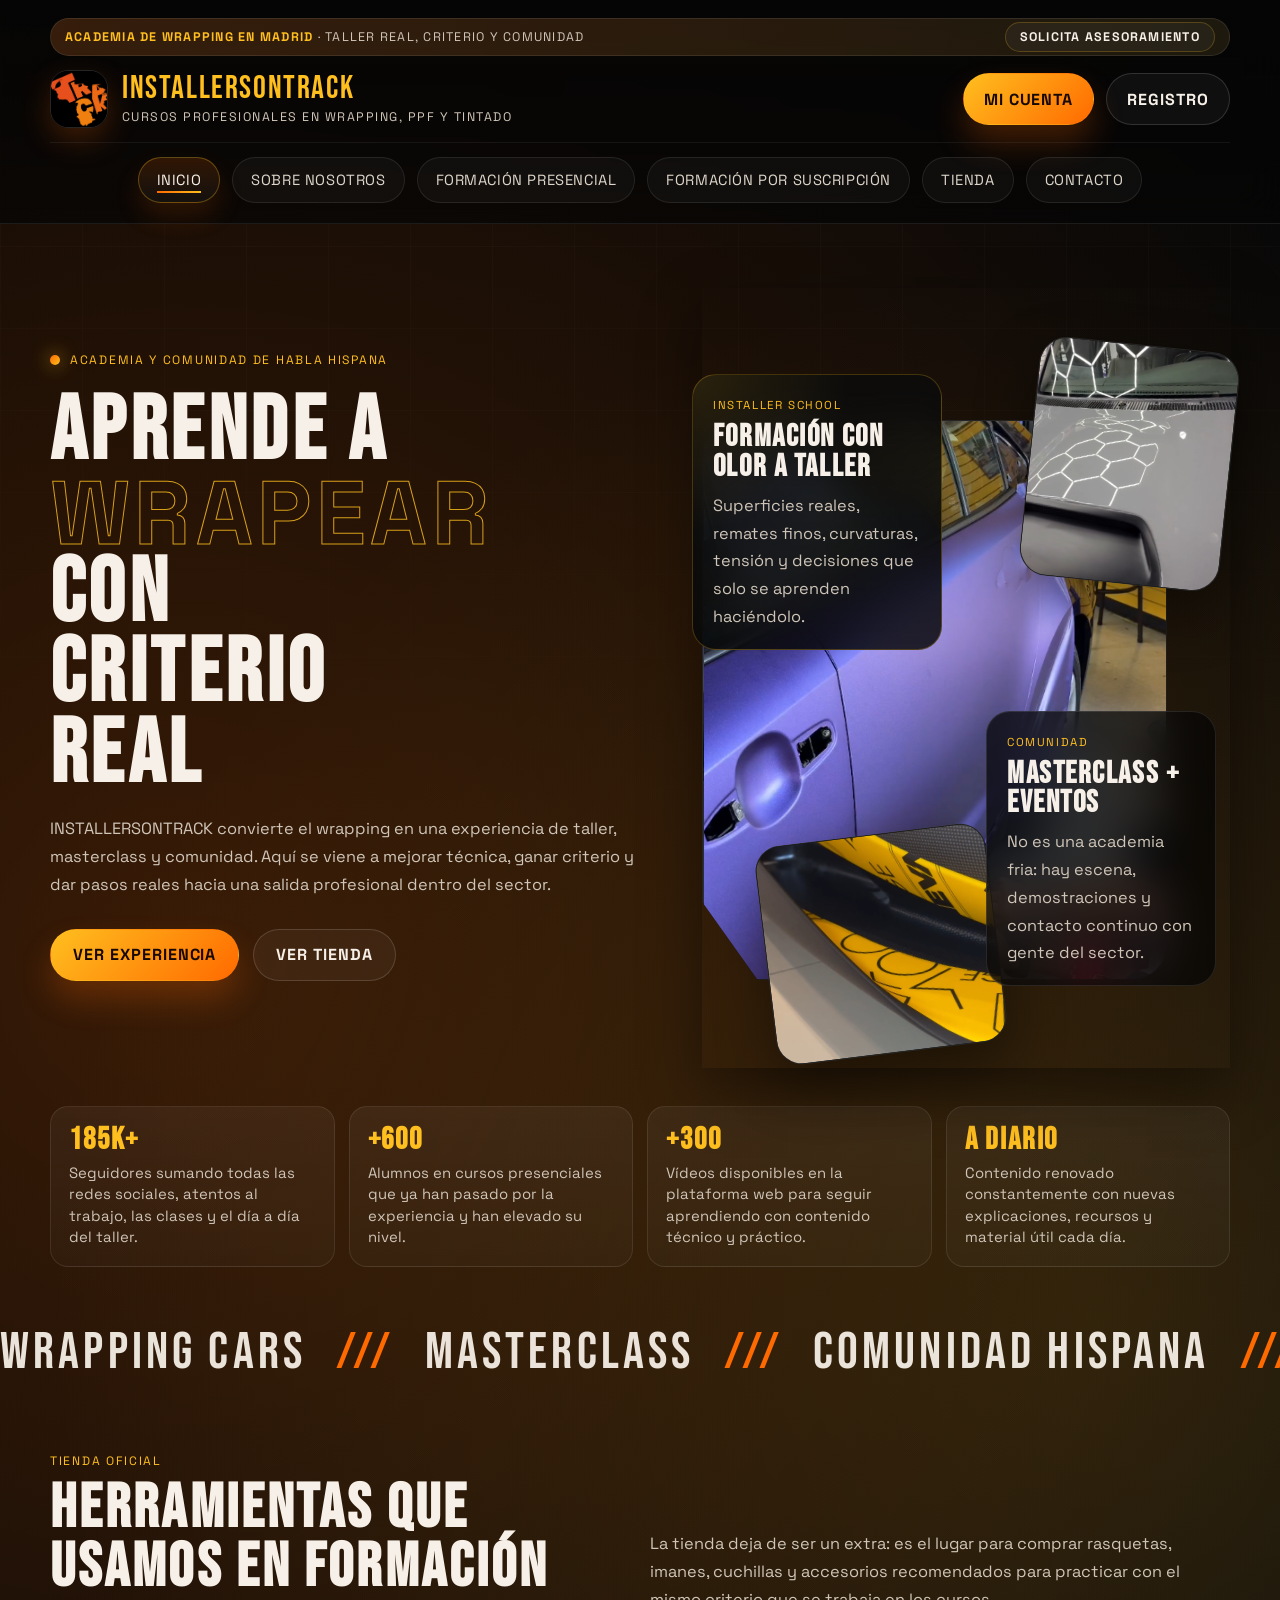
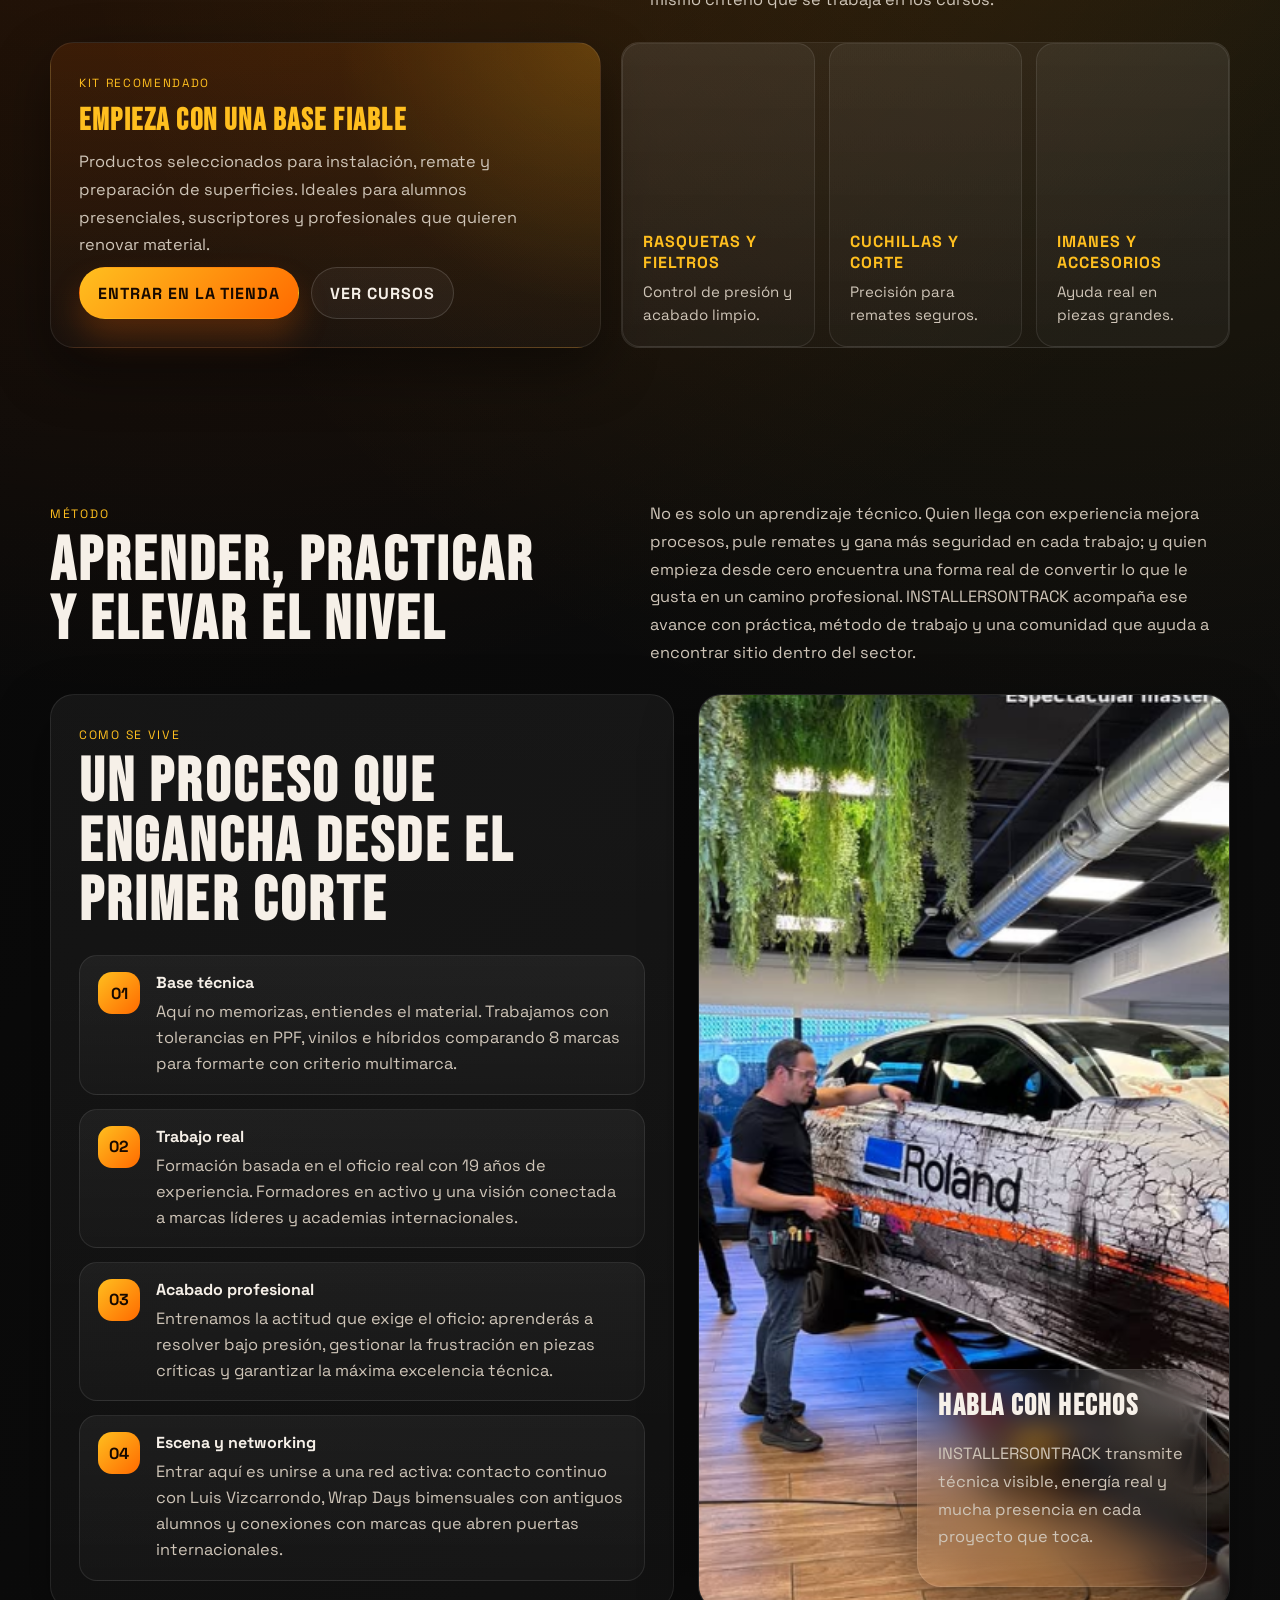
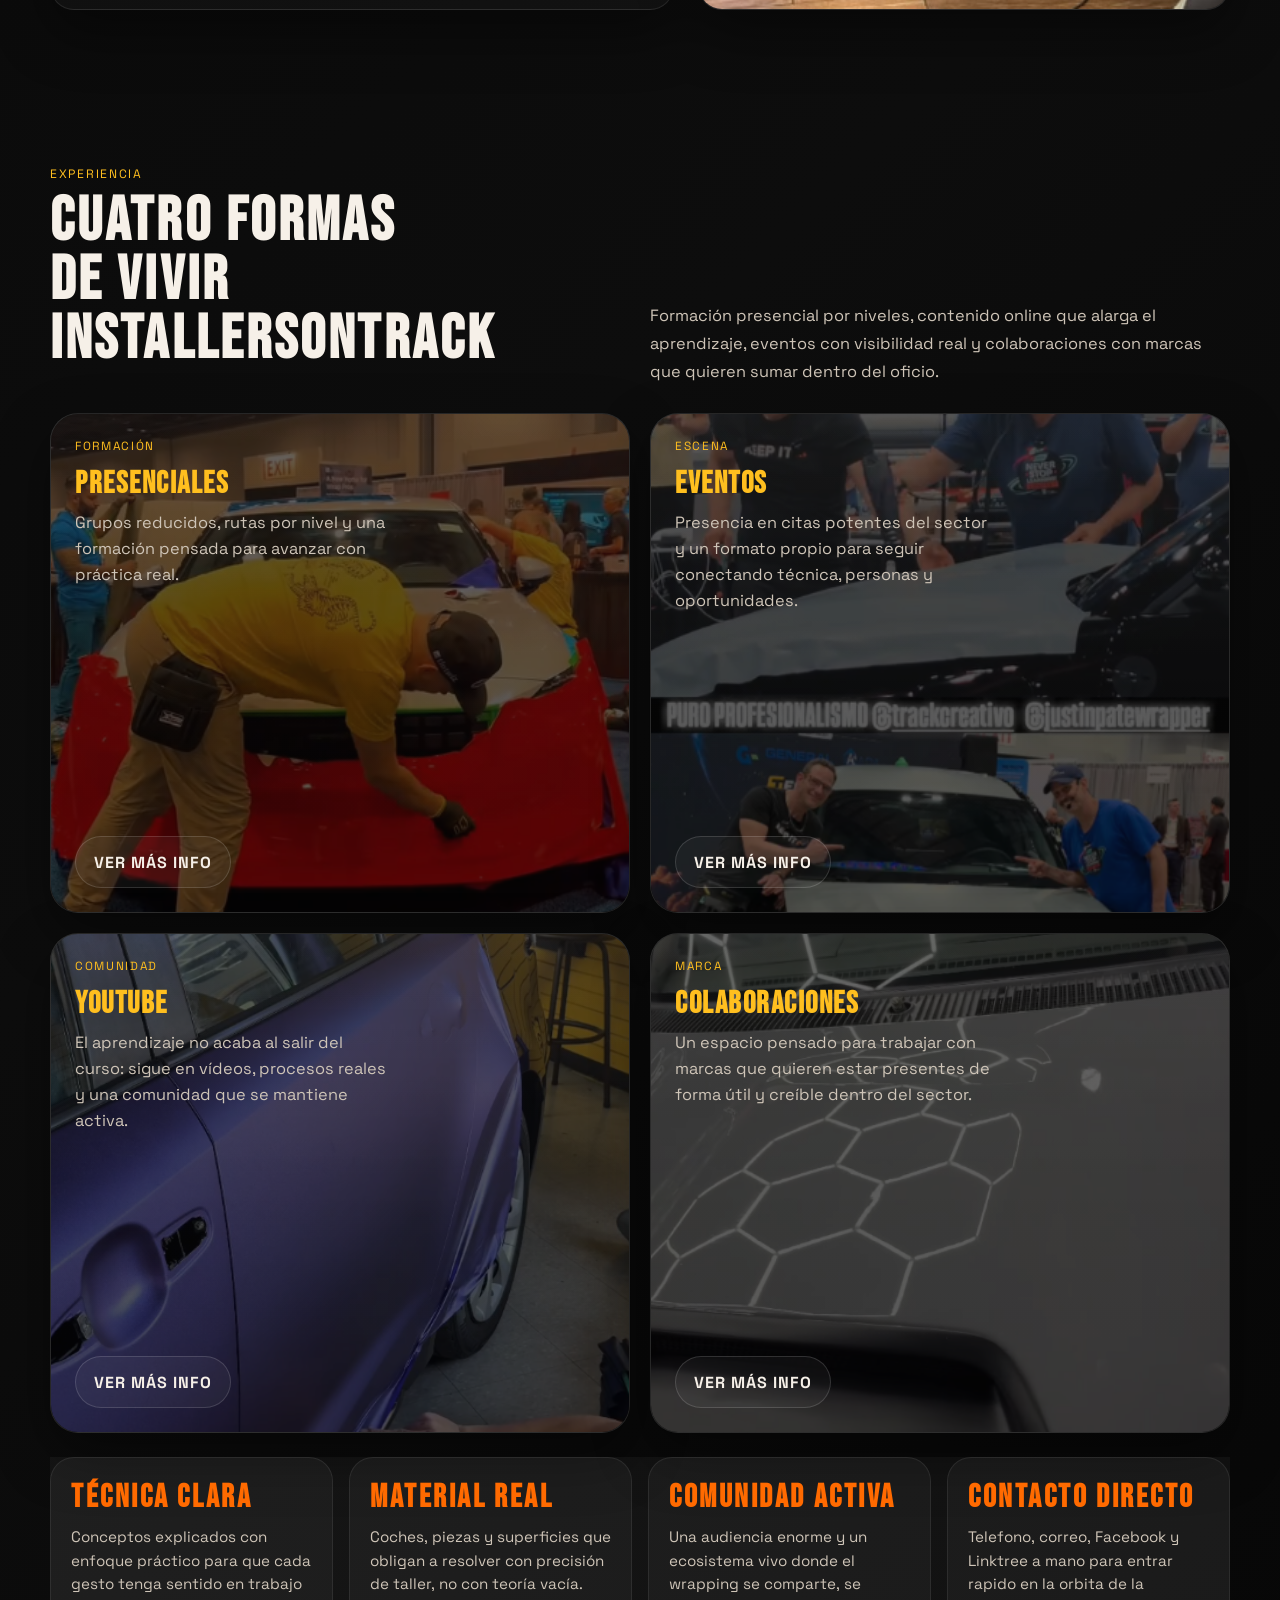
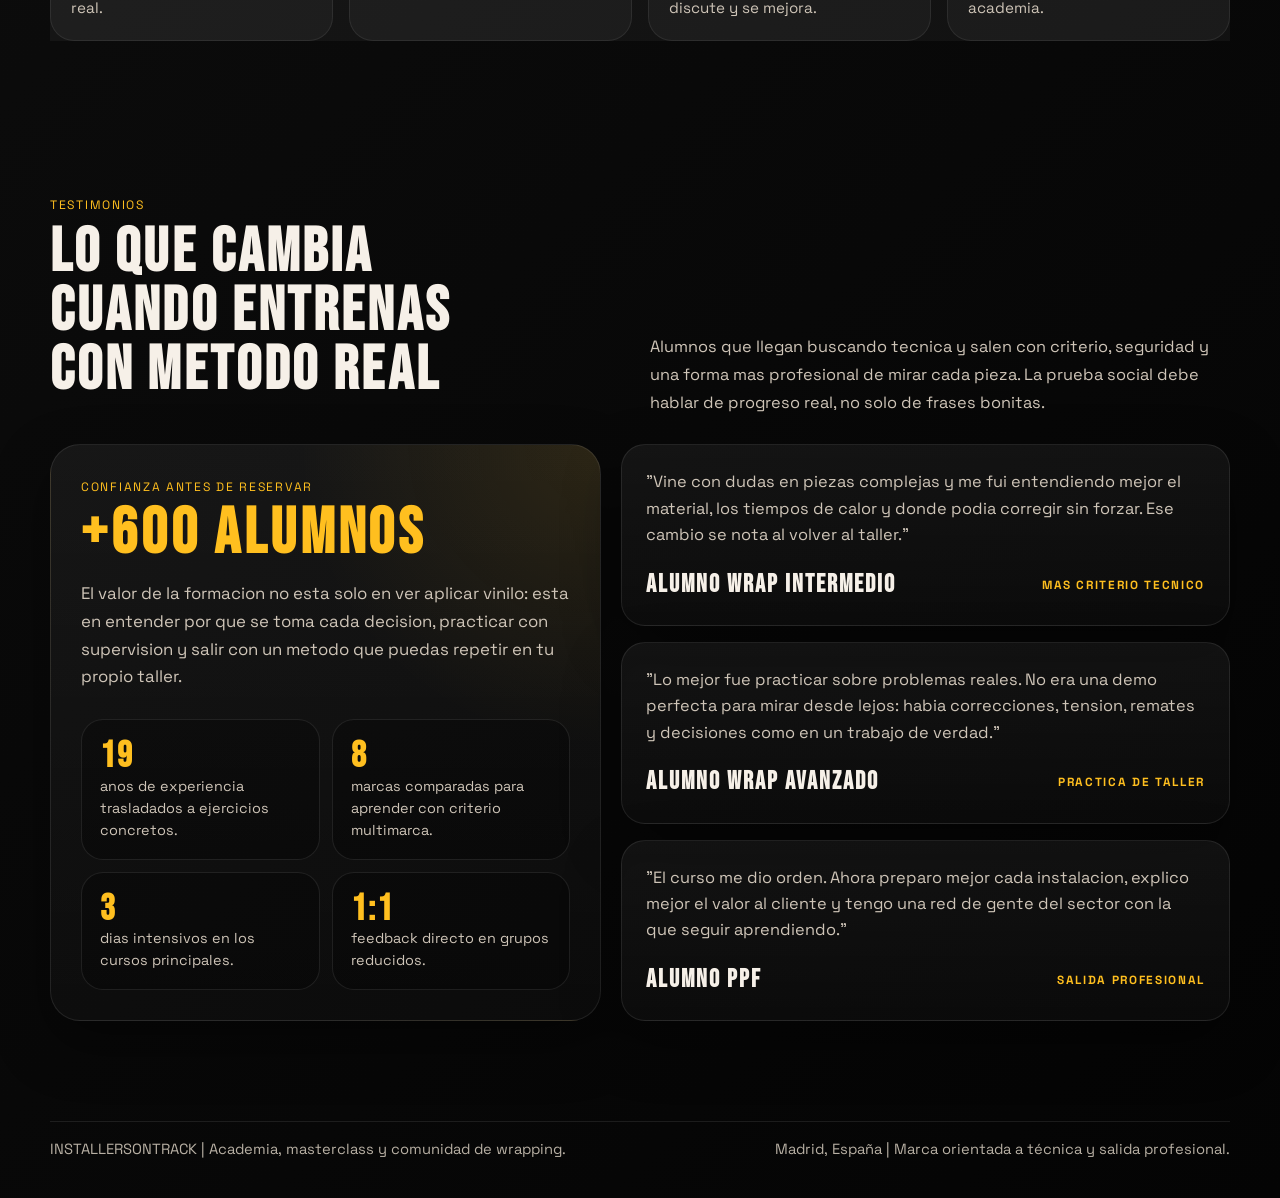
==== index.html @ 77b7ce91 "Fix SEO brand and performance issues" ====
﻿<!DOCTYPE html>
<html lang="es">
<head>
  <meta charset="UTF-8">
  <meta name="viewport" content="width=device-width, initial-scale=1.0">
  <meta name="description" content="INSTALLERSONTRACK es una academia y comunidad de wrapping en Madrid para aprender, perfeccionar técnica y convertir una pasión en un camino profesional.">
  <meta name="theme-color" content="#050505">
  <meta property="og:title" content="INSTALLERSONTRACK | Academia de Wrapping">
  <meta property="og:description" content="INSTALLERSONTRACK es una academia y comunidad de wrapping en Madrid para aprender, perfeccionar técnica y convertir una pasión en un camino profesional.">
  <meta property="og:type" content="website">
  <meta property="og:image" content="logo.jpg">
  <meta name="twitter:card" content="summary_large_image">
  <meta name="twitter:title" content="INSTALLERSONTRACK | Academia de Wrapping">
  <meta name="twitter:description" content="INSTALLERSONTRACK es una academia y comunidad de wrapping en Madrid para aprender, perfeccionar técnica y convertir una pasión en un camino profesional.">
  <meta name="twitter:image" content="logo.jpg">
  <title>INSTALLERSONTRACK | Academia de Wrapping</title>
  <link rel="preconnect" href="https://fonts.googleapis.com">
  <link rel="preconnect" href="https://fonts.gstatic.com" crossorigin>
  <link href="https://fonts.googleapis.com/css2?family=Bebas+Neue&family=Space+Grotesk:wght@400;500;700&display=swap" rel="stylesheet">
  <style>
    :root {
      --bg: #050505;
      --bg-soft: #111111;
      --panel: rgba(17, 17, 17, 0.72);
      --line: rgba(255, 255, 255, 0.08);
      --text: #f6f0e8;
      --muted: #c2baae;
      --orange: #ff6a00;
      --yellow: #ffbf1f;
      --magenta: #ff2cb4;
      --lime: #d7ff37;
      --shadow: 0 22px 60px rgba(0, 0, 0, 0.45);
      --max: 1180px;
      --radius: 28px;
    }

    * {
      box-sizing: border-box;
    }

    html {
      scroll-behavior: smooth;
    }

    body {
      margin: 0;
      font-family: "Space Grotesk", sans-serif;
      color: var(--text);
      background:
        radial-gradient(circle at 15% 20%, rgba(255, 106, 0, 0.22), transparent 24%),
        radial-gradient(circle at 85% 18%, rgba(255, 44, 180, 0.16), transparent 20%),
        radial-gradient(circle at 50% 80%, rgba(255, 191, 31, 0.16), transparent 28%),
        linear-gradient(135deg, #030303, #0d0d0d 58%, #040404);
      min-height: 100vh;
      overflow-x: hidden;
    }

    body::before {
      content: "";
      position: fixed;
      inset: 0;
      background-image:
        linear-gradient(rgba(255, 255, 255, 0.03) 1px, transparent 1px),
        linear-gradient(90deg, rgba(255, 255, 255, 0.03) 1px, transparent 1px);
      background-size: 82px 82px;
      mask-image: linear-gradient(to bottom, rgba(0, 0, 0, 0.9), transparent 92%);
      pointer-events: none;
      z-index: -1;
    }

    img {
      display: block;
      max-width: 100%;
    }

    figure {
      margin: 0;
    }

    a {
      color: inherit;
      text-decoration: none;
    }

    .page-shell {
      width: min(calc(100% - 32px), var(--max));
      margin: 0 auto;
    }

    .site-header {
      position: sticky;
      top: 0;
      z-index: 20;
      backdrop-filter: blur(18px);
      background: linear-gradient(180deg, rgba(5, 5, 5, 0.92), rgba(5, 5, 5, 0.58));
      border-bottom: 1px solid rgba(255, 255, 255, 0.05);
    }

    .utility-inner {
      display: flex;
      justify-content: flex-start;
      flex-wrap: wrap;
      gap: 10px;
      padding: 0;
    }

    .utility-link {
      display: inline-flex;
      align-items: center;
      gap: 12px;
      min-height: 44px;
      padding: 0 16px;
      border-radius: 999px;
      border: 1px solid rgba(255, 255, 255, 0.08);
      background: rgba(255, 255, 255, 0.04);
      transition: transform 0.25s ease, border-color 0.25s ease, background 0.25s ease;
    }

    .utility-link:hover,
    .utility-link:focus-visible {
      transform: translateY(-2px);
      border-color: rgba(255, 255, 255, 0.16);
      background: rgba(255, 255, 255, 0.08);
    }

    .utility-label {
      color: var(--yellow);
      text-transform: uppercase;
      letter-spacing: 0.14em;
      font-size: 0.7rem;
    }

    .utility-value {
      color: var(--text);
      font-size: 0.92rem;
      white-space: nowrap;
    }

    .header-inner {
      display: flex;
      flex-direction: column;
      gap: 14px;
      padding: 18px 0 20px;
    }

    .header-ribbon {
      display: flex;
      align-items: center;
      justify-content: space-between;
      gap: 14px;
      min-height: 38px;
      padding: 0 14px;
      border: 1px solid rgba(255, 255, 255, 0.08);
      border-radius: 999px;
      background:
        linear-gradient(90deg, rgba(255, 106, 0, 0.14), rgba(255, 191, 31, 0.06)),
        rgba(255, 255, 255, 0.03);
      color: var(--muted);
      font-size: 0.78rem;
      text-transform: uppercase;
      letter-spacing: 0.1em;
    }

    .header-ribbon strong {
      color: var(--yellow);
    }

    .ribbon-link {
      color: var(--text);
      font-weight: 700;
      white-space: nowrap;
    }

    .header-top {
      display: flex;
      align-items: center;
      justify-content: space-between;
      gap: 24px;
      width: 100%;
    }

    .brand {
      display: flex;
      align-items: center;
      gap: 14px;
      min-width: 0;
    }

    .brand-logo {
      width: 58px;
      height: 58px;
      border-radius: 18px;
      object-fit: cover;
      border: 1px solid rgba(255, 255, 255, 0.12);
      box-shadow: 0 12px 30px rgba(255, 106, 0, 0.22);
    }

    .brand-copy {
      min-width: 0;
      display: flex;
      flex-direction: column;
      gap: 5px;
    }

    .brand-name {
      font-family: "Bebas Neue", sans-serif;
      letter-spacing: 0.08em;
      font-size: 2rem;
      line-height: 1;
      white-space: nowrap;
    }

    .brand-tag {
      color: var(--muted);
      font-size: 0.78rem;
      text-transform: uppercase;
      letter-spacing: 0.12em;
      line-height: 1.25;
    }

    .header-trust {
      display: flex;
      align-items: center;
      justify-content: center;
      gap: 8px;
      flex-wrap: wrap;
      min-width: 220px;
    }

    .trust-pill {
      display: inline-flex;
      align-items: center;
      min-height: 32px;
      padding: 0 12px;
      border: 1px solid rgba(255, 255, 255, 0.08);
      border-radius: 999px;
      background: rgba(255, 255, 255, 0.04);
      color: #eadfce;
      font-size: 0.72rem;
      font-weight: 700;
      text-transform: uppercase;
      letter-spacing: 0.08em;
      white-space: nowrap;
    }

    .header-nav-row {
      width: 100%;
      padding-top: 4px;
      border-top: 1px solid rgba(255, 255, 255, 0.06);
    }

    .nav {
      display: flex;
      align-items: center;
      justify-content: center;
      flex-wrap: wrap;
      gap: 12px;
      color: #ded6ca;
      font-size: 0.92rem;
      text-transform: uppercase;
      letter-spacing: 0.04em;
      padding-top: 10px;
    }

    .nav a {
      position: relative;
      display: inline-flex;
      align-items: center;
      justify-content: center;
      min-height: 46px;
      padding: 0 18px;
      border-radius: 999px;
      border: 1px solid rgba(255, 255, 255, 0.08);
      background: rgba(255, 255, 255, 0.03);
      transition: transform 0.25s ease, border-color 0.25s ease, background 0.25s ease, color 0.25s ease;
    }

    .nav a::after {
      content: "";
      position: absolute;
      left: 18px;
      right: 18px;
      bottom: 9px;
      height: 2px;
      transform: scaleX(0);
      transform-origin: right;
      background: linear-gradient(90deg, var(--orange), var(--yellow));
      transition: transform 0.28s ease;
    }

    .nav a:hover,
    .nav a:focus-visible {
      transform: translateY(-2px);
      border-color: rgba(255, 255, 255, 0.16);
      background: rgba(255, 255, 255, 0.07);
    }

    .nav a:hover::after,
    .nav a:focus-visible::after,
    .nav a.is-active::after {
      transform: scaleX(1);
      transform-origin: left;
    }

    .nav a.is-active {
      color: #fff6ea;
      border-color: rgba(255, 166, 0, 0.28);
      background: linear-gradient(180deg, rgba(255, 106, 0, 0.14), rgba(255, 255, 255, 0.04));
      box-shadow: 0 14px 26px rgba(255, 106, 0, 0.14);
    }

    .header-actions {
      display: flex;
      align-items: center;
      gap: 12px;
      flex: 0 0 auto;
    }

    .header-cta {
      display: inline-flex;
      align-items: center;
      justify-content: center;
      min-height: 48px;
      padding: 0 20px;
      border-radius: 14px;
      border: 1px solid transparent;
      background: linear-gradient(135deg, var(--orange), #ff8547);
      color: #130805;
      font-weight: 700;
      text-transform: uppercase;
      letter-spacing: 0.08em;
      box-shadow: 0 16px 28px rgba(255, 106, 0, 0.28);
      transition: transform 0.25s ease, box-shadow 0.25s ease, border-color 0.25s ease, background 0.25s ease;
    }

    .header-cta:hover,
    .header-cta:focus-visible,
    .header-ghost:hover,
    .header-ghost:focus-visible {
      transform: translateY(-2px);
    }

    .header-ghost {
      display: inline-flex;
      align-items: center;
      justify-content: center;
      min-height: 48px;
      padding: 0 20px;
      border-radius: 14px;
      border: 1px solid rgba(255, 255, 255, 0.2);
      background: rgba(255, 255, 255, 0.03);
      color: var(--text);
      font-weight: 700;
      text-transform: uppercase;
      letter-spacing: 0.08em;
      transition: transform 0.25s ease, border-color 0.25s ease, background 0.25s ease;
    }

    .header-cta.is-active,
    .header-ghost.is-active {
      border-color: rgba(255, 166, 0, 0.38);
      box-shadow: 0 14px 26px rgba(255, 106, 0, 0.18);
    }

    .hero {
      padding: 64px 0 42px;
    }

    .hero-grid {
      display: grid;
      grid-template-columns: minmax(0, 1.08fr) minmax(0, 0.92fr);
      gap: 32px;
      align-items: center;
    }

    .eyebrow {
      display: inline-flex;
      align-items: center;
      gap: 10px;
      padding: 10px 16px;
      border: 1px solid rgba(255, 255, 255, 0.08);
      border-radius: 999px;
      background: rgba(255, 255, 255, 0.03);
      color: var(--muted);
      text-transform: uppercase;
      letter-spacing: 0.16em;
      font-size: 0.76rem;
    }

    .eyebrow::before {
      content: "";
      width: 10px;
      height: 10px;
      border-radius: 50%;
      background: linear-gradient(135deg, var(--orange), var(--yellow));
      box-shadow: 0 0 18px rgba(255, 191, 31, 0.8);
    }

.hero-copy h1 {
  margin: 22px 0 18px;
  font-family: "Bebas Neue", sans-serif;
  font-size: clamp(3.6rem, 9vw, 6.4rem);
  line-height: 0.88;
  letter-spacing: 0.05em;
  text-transform: uppercase;
  max-width: 10ch;
}

.hero-copy h1 .outline {
  display: block;
  color: transparent;
  -webkit-text-stroke: 1px rgba(246, 240, 232, 0.72);
}

    .hero-copy p {
      margin: 0;
      max-width: 61ch;
      color: #dfd7cb;
      font-size: 1.08rem;
      line-height: 1.7;
    }

    .cta-row {
      display: flex;
      flex-wrap: wrap;
      gap: 14px;
      margin: 30px 0 26px;
    }

    .cta-primary,
    .cta-secondary {
      display: inline-flex;
      align-items: center;
      justify-content: center;
      gap: 10px;
      min-height: 54px;
      padding: 0 22px;
      border-radius: 999px;
      font-weight: 700;
      transition: transform 0.25s ease, box-shadow 0.25s ease, background 0.25s ease;
    }

    .cta-primary {
      background: linear-gradient(135deg, var(--yellow), var(--orange));
      color: #170900;
      box-shadow: 0 18px 32px rgba(255, 136, 0, 0.28);
    }

    .cta-secondary {
      border: 1px solid rgba(255, 255, 255, 0.12);
      background: rgba(255, 255, 255, 0.04);
      color: var(--text);
    }

    .cta-primary:hover,
    .cta-primary:focus-visible,
    .cta-secondary:hover,
    .cta-secondary:focus-visible {
      transform: translateY(-2px);
    }

    .mini-points {
      display: grid;
      grid-column: 1 / -1;
      grid-template-columns: repeat(4, minmax(0, 1fr));
      gap: 14px;
      margin-top: 6px;
    }

    .mini-point {
      padding: 18px;
      border-radius: 22px;
      background: linear-gradient(180deg, rgba(255, 255, 255, 0.05), rgba(255, 255, 255, 0.02));
      border: 1px solid rgba(255, 255, 255, 0.08);
      box-shadow: var(--shadow);
    }

    .mini-point strong {
      display: block;
      font-family: "Bebas Neue", sans-serif;
      font-size: 2rem;
      letter-spacing: 0.06em;
      color: var(--yellow);
      margin-bottom: 6px;
    }

    .mini-point span {
      display: block;
      font-size: 0.93rem;
      color: var(--muted);
      line-height: 1.45;
    }

    .hero-visual {
      position: relative;
      height: 780px;
    }

    .hero-stack {
      position: relative;
      height: 100%;
      min-height: 100%;
    }

    .visual-card {
      position: absolute;
      overflow: hidden;
      border: 1px solid rgba(255, 255, 255, 0.08);
      box-shadow: var(--shadow);
      background: #0f0f0f;
    }

    .visual-card img {
      width: 100%;
      height: 100%;
      object-fit: cover;
    }

    .visual-main {
      inset: 132px 12% 88px 0;
      border-radius: 34px;
      clip-path: polygon(0 0, 88% 0, 100% 12%, 100% 100%, 12% 100%, 0 86%);
    }

    .visual-side {
      top: 56px;
      right: 0;
      width: 38%;
      height: 240px;
      border-radius: 28px;
      transform: rotate(6deg);
    }

    .visual-detail {
      left: 12%;
      bottom: 14px;
      width: 44%;
      height: 220px;
      border-radius: 26px;
      transform: rotate(-7deg);
    }

    .visual-badge,
    .visual-note {
      position: absolute;
      border-radius: 24px;
      padding: 18px 20px;
      backdrop-filter: blur(20px);
      background: rgba(5, 5, 5, 0.72);
      border: 1px solid rgba(255, 255, 255, 0.1);
    }

    .visual-badge {
      left: -10px;
      top: 86px;
      max-width: 250px;
    }

    .visual-note {
      right: 14px;
      bottom: 82px;
      max-width: 230px;
    }

    .card-kicker {
      display: block;
      color: var(--yellow);
      text-transform: uppercase;
      letter-spacing: 0.15em;
      font-size: 0.72rem;
      margin-bottom: 10px;
    }

    .visual-badge strong,
    .visual-note strong {
      display: block;
      font-family: "Bebas Neue", sans-serif;
      font-size: 1.95rem;
      letter-spacing: 0.05em;
      line-height: 0.96;
      margin-bottom: 10px;
    }

    .visual-badge p,
    .visual-note p {
      margin: 0;
      color: #ddd5ca;
      line-height: 1.5;
      font-size: 0.94rem;
    }

    .hero-ribbon {
      padding: 18px 0 26px;
      overflow: hidden;
    }

    .ticker {
      display: flex;
      gap: 24px;
      min-width: max-content;
      white-space: nowrap;
      animation: ticker 18s linear infinite;
      font-family: "Bebas Neue", sans-serif;
      font-size: clamp(1.8rem, 5vw, 3rem);
      letter-spacing: 0.08em;
      color: rgba(246, 240, 232, 0.92);
      text-transform: uppercase;
    }

    .ticker span {
      display: inline-flex;
      align-items: center;
      gap: 24px;
    }

    .ticker span::after {
      content: "///";
      color: var(--orange);
    }

    @keyframes ticker {
      from { transform: translateX(0); }
      to { transform: translateX(-50%); }
    }

    section {
      padding: 52px 0;
    }

    .section-top {
      display: flex;
      align-items: end;
      justify-content: space-between;
      gap: 20px;
      margin-bottom: 28px;
    }

    .section-label {
      color: var(--yellow);
      text-transform: uppercase;
      letter-spacing: 0.2em;
      font-size: 0.76rem;
      margin-bottom: 10px;
      display: block;
    }

.section-title {
  margin: 0;
  font-family: "Bebas Neue", sans-serif;
  font-size: clamp(2.5rem, 7vw, 4.4rem);
  line-height: 0.92;
  letter-spacing: 0.04em;
  text-transform: uppercase;
  max-width: 20ch;
}

    .section-intro {
      margin: 0;
      max-width: 58ch;
      color: #d6cec3;
      line-height: 1.7;
      font-size: 1.08rem;
    }

    .method-grid {
      display: grid;
      grid-template-columns: minmax(0, 1.08fr) minmax(0, 0.92fr);
      gap: 24px;
    }

    .panel {
      border-radius: var(--radius);
      background: linear-gradient(180deg, rgba(255, 255, 255, 0.05), rgba(255, 255, 255, 0.02));
      border: 1px solid rgba(255, 255, 255, 0.08);
      box-shadow: var(--shadow);
      overflow: hidden;
    }

    .panel-copy {
      padding: 28px;
    }

    .method-list {
      display: grid;
      gap: 14px;
      margin-top: 24px;
    }

    .method-item {
      display: grid;
      grid-template-columns: auto 1fr;
      gap: 16px;
      padding: 16px 18px;
      border-radius: 20px;
      background: rgba(255, 255, 255, 0.03);
      border: 1px solid rgba(255, 255, 255, 0.06);
    }

    .method-number {
      width: 42px;
      height: 42px;
      display: grid;
      place-items: center;
      border-radius: 14px;
      background: linear-gradient(135deg, var(--orange), var(--yellow));
      color: #130805;
      font-weight: 700;
    }

    .method-item strong,
    .offer-card strong,
    .contact-block strong {
      display: block;
      margin-bottom: 6px;
      font-size: 1rem;
    }

    .method-item p,
    .offer-card p,
    .contact-block p {
      margin: 0;
      color: var(--muted);
      line-height: 1.6;
    }

    .method-figure {
      position: relative;
      min-height: 100%;
    }

    .method-figure img {
      width: 100%;
      height: 100%;
      object-fit: cover;
      min-height: 460px;
    }

    .method-quote {
      position: absolute;
      right: 22px;
      bottom: 22px;
      max-width: 290px;
      padding: 18px 20px;
      border-radius: 24px;
      background: rgba(7, 7, 7, 0.76);
      border: 1px solid rgba(255, 255, 255, 0.12);
      backdrop-filter: blur(16px);
    }

    .method-quote strong {
      display: block;
      font-family: "Bebas Neue", sans-serif;
      font-size: 1.9rem;
      letter-spacing: 0.05em;
      margin-bottom: 8px;
    }

    .offer-grid {
      display: grid;
      grid-template-columns: repeat(2, minmax(0, 1fr));
      gap: 20px;
    }

    .offer-card {
      position: relative;
      min-height: 500px;
      perspective: 1400px;
    }

    .offer-card-inner {
      position: relative;
      min-height: 500px;
      transform-style: preserve-3d;
      transition: transform 0.75s ease;
    }

    .offer-card.is-flipped .offer-card-inner {
      transform: rotateY(180deg);
    }

    .offer-face {
      position: absolute;
      inset: 0;
      overflow: hidden;
      border-radius: 28px;
      border: 1px solid rgba(255, 255, 255, 0.08);
      box-shadow: var(--shadow);
      backface-visibility: hidden;
      -webkit-backface-visibility: hidden;
    }

    .offer-front,
    .offer-back {
      display: flex;
      flex-direction: column;
      padding: 24px;
    }

    .offer-front {
      justify-content: end;
      pointer-events: auto;
      background:
        linear-gradient(180deg, rgba(255, 255, 255, 0.06), rgba(255, 255, 255, 0.02)),
        rgba(12, 12, 12, 0.92);
    }

    .offer-front img {
      position: absolute;
      inset: 0;
      width: 100%;
      height: 100%;
      object-fit: cover;
      opacity: 0.34;
      transform: scale(1.04);
    }

    .offer-front::after {
      content: "";
      position: absolute;
      inset: 0;
      background: linear-gradient(180deg, rgba(5, 5, 5, 0.08), rgba(5, 5, 5, 0.84) 55%, rgba(5, 5, 5, 0.98));
    }

    .offer-front > *,
    .offer-back > * {
      position: relative;
      z-index: 1;
    }

    .offer-back {
      background:
        radial-gradient(circle at top right, rgba(255, 106, 0, 0.24), transparent 40%),
        linear-gradient(180deg, rgba(29, 16, 11, 0.96), rgba(10, 10, 10, 0.98));
      transform: rotateY(180deg);
      justify-content: start;
      pointer-events: none;
      overflow-y: auto;
      overscroll-behavior: contain;
      scrollbar-gutter: stable;
    }

    .offer-back-collab {
      padding: 20px;
    }

    .offer-back-collab .offer-tag {
      margin-bottom: 12px;
    }

    .offer-back-collab h3 {
      font-size: 2.2rem;
      margin-bottom: 8px;
    }

    .offer-back-collab p {
      font-size: 0.9rem;
      line-height: 1.45;
    }

    .offer-back-collab .offer-logo-showcase {
      margin-top: 14px;
      padding: 13px;
    }

    .offer-back-collab .offer-logo-grid {
      gap: 10px;
      margin-top: 12px;
    }

    .offer-back-collab .offer-logo-slot {
      min-height: 54px;
      padding: 9px;
      font-size: 0.7rem;
    }

    .offer-back-collab .offer-actions {
      margin-top: 12px;
    }

    .offer-card.is-flipped .offer-front {
      pointer-events: none;
    }

    .offer-card.is-flipped .offer-back {
      pointer-events: auto;
    }

    .offer-tag {
      display: inline-flex;
      width: fit-content;
      padding: 8px 12px;
      border-radius: 999px;
      background: rgba(255, 255, 255, 0.08);
      border: 1px solid rgba(255, 255, 255, 0.08);
      color: var(--yellow);
      text-transform: uppercase;
      letter-spacing: 0.15em;
      font-size: 0.74rem;
      margin-bottom: 16px;
    }

    .offer-card h3 {
      margin: 0 0 10px;
      font-family: "Bebas Neue", sans-serif;
      font-size: 2.6rem;
      line-height: 0.95;
      letter-spacing: 0.05em;
      text-transform: uppercase;
    }

    .offer-front p {
      max-width: 32ch;
      color: #e8dfd3;
      margin-bottom: 18px;
    }

    .offer-back p {
      color: #f0e6d8;
      font-size: 0.95rem;
      line-height: 1.55;
    }

    .offer-detail-list {
      display: grid;
      gap: 12px;
      margin: 18px 0 20px;
    }

    .offer-detail-item {
      padding: 12px 14px;
      border-radius: 18px;
      background: rgba(255, 255, 255, 0.05);
      border: 1px solid rgba(255, 255, 255, 0.08);
    }

    .offer-detail-item span {
      display: block;
      color: #ddd1c2;
      font-size: 0.92rem;
      line-height: 1.45;
    }

    .offer-logo-showcase {
      padding: 16px 18px;
      border-radius: 22px;
      background: linear-gradient(160deg, rgba(255, 191, 31, 0.08), rgba(255, 255, 255, 0.04));
      border: 1px solid rgba(255, 255, 255, 0.1);
    }

    .offer-logo-showcase > span {
      display: block;
      margin-top: 6px;
      color: #ddd1c2;
      font-size: 0.92rem;
      line-height: 1.45;
    }

    .offer-logo-grid {
      display: grid;
      grid-template-columns: repeat(2, minmax(0, 1fr));
      gap: 12px;
      margin-top: 16px;
    }

    .offer-logo-slot {
      min-height: 72px;
      display: grid;
      place-items: center;
      padding: 14px;
      border-radius: 18px;
      border: 1px dashed rgba(255, 255, 255, 0.18);
      background: rgba(255, 255, 255, 0.03);
      color: #f6ecdf;
      text-align: center;
      font-size: 0.78rem;
      font-weight: 700;
      letter-spacing: 0.08em;
      text-transform: uppercase;
    }

    .offer-logo-slot img {
      max-width: 100%;
      max-height: 36px;
      object-fit: contain;
      filter: brightness(0) invert(1);
      opacity: 0.92;
    }

    .offer-actions {
      display: flex;
      flex-wrap: wrap;
      gap: 12px;
      margin-top: auto;
      padding-top: 8px;
    }

    .offer-button,
    .offer-link {
      display: inline-flex;
      align-items: center;
      justify-content: center;
      min-height: 46px;
      padding: 0 18px;
      border-radius: 999px;
      border: 1px solid rgba(255, 255, 255, 0.12);
      background: rgba(255, 255, 255, 0.08);
      color: var(--text);
      font: inherit;
      font-weight: 700;
      cursor: pointer;
      transition: transform 0.25s ease, background 0.25s ease, border-color 0.25s ease;
    }

    .offer-button:hover,
    .offer-button:focus-visible,
    .offer-link:hover,
    .offer-link:focus-visible {
      transform: translateY(-2px);
      background: rgba(255, 255, 255, 0.12);
      border-color: rgba(255, 255, 255, 0.2);
    }

    .offer-link {
      text-decoration: none;
    }

    .offer-button-primary {
      background: linear-gradient(135deg, var(--yellow), var(--orange));
      border-color: transparent;
      color: #170900;
      box-shadow: 0 14px 28px rgba(255, 136, 0, 0.22);
    }

    .proof-band {
      display: grid;
      grid-template-columns: repeat(4, minmax(0, 1fr));
      gap: 16px;
      margin-top: 24px;
    }

    .proof-item {
      padding: 20px;
      border-radius: 24px;
      background: rgba(255, 255, 255, 0.04);
      border: 1px solid rgba(255, 255, 255, 0.08);
    }

    .proof-item strong {
      display: block;
      font-family: "Bebas Neue", sans-serif;
      letter-spacing: 0.08em;
      font-size: 2rem;
      margin-bottom: 8px;
      color: var(--orange);
    }

    .proof-item span {
      color: var(--muted);
      line-height: 1.55;
      font-size: 0.95rem;
    }

    .testimonial-grid {
      display: grid;
      grid-template-columns: 0.95fr 1.05fr;
      gap: 20px;
      align-items: stretch;
    }

    .testimonial-highlight {
      display: flex;
      flex-direction: column;
      justify-content: space-between;
      gap: 28px;
      padding: 30px;
      border-radius: 30px;
      background:
        linear-gradient(145deg, rgba(255, 106, 0, 0.22), rgba(255, 44, 180, 0.12)),
        rgba(255, 255, 255, 0.04);
      border: 1px solid rgba(255, 255, 255, 0.1);
      box-shadow: var(--shadow);
      min-height: 100%;
    }

    .testimonial-highlight strong {
      display: block;
      font-family: "Bebas Neue", sans-serif;
      letter-spacing: 0.06em;
      font-size: clamp(2.4rem, 5vw, 5rem);
      line-height: 0.92;
      color: var(--yellow);
      margin-bottom: 16px;
    }

    .store-home {
      padding-top: 44px;
    }

    .store-home-grid {
      display: grid;
      grid-template-columns: minmax(0, 0.95fr) minmax(0, 1.05fr);
      gap: 20px;
      align-items: stretch;
    }

    .store-home-main,
    .store-product-card {
      border-radius: 24px;
      border: 1px solid rgba(255, 255, 255, 0.08);
      background: linear-gradient(180deg, rgba(255, 255, 255, 0.05), rgba(255, 255, 255, 0.02));
      box-shadow: var(--shadow);
    }

    .store-home-main {
      padding: 28px;
      background:
        radial-gradient(circle at top right, rgba(255, 191, 31, 0.18), transparent 42%),
        linear-gradient(180deg, rgba(255, 106, 0, 0.12), rgba(255, 255, 255, 0.02));
    }

    .store-home-main h3 {
      margin: 0 0 12px;
      font-family: "Bebas Neue", sans-serif;
      font-size: clamp(2.2rem, 5vw, 3.6rem);
      line-height: 0.92;
      letter-spacing: 0.05em;
      text-transform: uppercase;
    }

    .store-home-main p {
      margin: 0;
      color: #dfd7cb;
      line-height: 1.7;
    }

    .store-product-strip {
      display: grid;
      grid-template-columns: repeat(3, minmax(0, 1fr));
      gap: 14px;
    }

    .store-product-card {
      display: flex;
      min-height: 190px;
      padding: 20px;
      flex-direction: column;
      justify-content: end;
      transition: transform 0.25s ease, border-color 0.25s ease;
    }

    .store-product-card:hover,
    .store-product-card:focus-visible {
      transform: translateY(-3px);
      border-color: rgba(255, 191, 31, 0.32);
    }

    .store-product-card strong {
      display: block;
      margin-bottom: 8px;
      color: var(--yellow);
      text-transform: uppercase;
      letter-spacing: 0.06em;
    }

    .store-product-card span {
      color: var(--muted);
      line-height: 1.5;
      font-size: 0.94rem;
    }

    .testimonial-highlight p {
      margin: 0;
      color: #efe5d8;
      line-height: 1.65;
      font-size: 1.05rem;
    }

    .testimonial-metrics {
      display: grid;
      grid-template-columns: repeat(2, minmax(0, 1fr));
      gap: 12px;
    }

    .testimonial-metric {
      padding: 18px;
      border-radius: 22px;
      background: rgba(5, 5, 5, 0.42);
      border: 1px solid rgba(255, 255, 255, 0.08);
    }

    .testimonial-metric b {
      display: block;
      font-family: "Bebas Neue", sans-serif;
      letter-spacing: 0.06em;
      font-size: 2.3rem;
      line-height: 1;
      color: var(--orange);
    }

    .testimonial-metric span {
      color: var(--muted);
      font-size: 0.9rem;
      line-height: 1.45;
    }

    .testimonial-list {
      display: grid;
      gap: 16px;
    }

    .testimonial-card {
      display: grid;
      gap: 18px;
      padding: 24px;
      border-radius: 26px;
      background: rgba(255, 255, 255, 0.045);
      border: 1px solid rgba(255, 255, 255, 0.08);
      box-shadow: 0 18px 38px rgba(0, 0, 0, 0.22);
    }

    .testimonial-card p {
      margin: 0;
      color: #efe5d8;
      line-height: 1.62;
      font-size: 1.02rem;
    }

    .testimonial-author {
      display: flex;
      align-items: center;
      justify-content: space-between;
      gap: 14px;
      flex-wrap: wrap;
      color: var(--muted);
      font-size: 0.9rem;
    }

    .testimonial-author strong {
      font-family: "Bebas Neue", sans-serif;
      letter-spacing: 0.08em;
      font-size: 1.55rem;
      color: var(--text);
    }

    .testimonial-tag {
      display: inline-flex;
      align-items: center;
      min-height: 32px;
      padding: 0 12px;
      border-radius: 999px;
      background: rgba(255, 191, 31, 0.1);
      border: 1px solid rgba(255, 191, 31, 0.2);
      color: var(--yellow);
      font-size: 0.74rem;
      font-weight: 700;
      text-transform: uppercase;
      letter-spacing: 0.08em;
    }

    .contact-wrap {
      position: relative;
      overflow: hidden;
      padding: 34px;
      border-radius: 34px;
      background:
        linear-gradient(130deg, rgba(255, 111, 0, 0.2), rgba(255, 191, 31, 0.08) 35%, rgba(255, 44, 180, 0.18)),
        rgba(10, 10, 10, 0.96);
      border: 1px solid rgba(255, 255, 255, 0.09);
      box-shadow: var(--shadow);
    }

    .contact-wrap::before {
      content: "";
      position: absolute;
      inset: 0;
      background:
        linear-gradient(120deg, transparent 0 48%, rgba(255, 255, 255, 0.1) 50%, transparent 52%),
        radial-gradient(circle at 8% 12%, rgba(255, 255, 255, 0.1), transparent 18%);
      opacity: 0.5;
      pointer-events: none;
    }

    .contact-grid {
      position: relative;
      z-index: 1;
      display: grid;
      grid-template-columns: 1.15fr 0.85fr;
      gap: 24px;
      align-items: center;
    }

    .contact-wrap h2 {
      margin: 12px 0 14px;
      font-family: "Bebas Neue", sans-serif;
      font-size: clamp(3rem, 9vw, 5rem);
      line-height: 0.9;
      letter-spacing: 0.05em;
      text-transform: uppercase;
      max-width: 8ch;
    }

    .contact-wrap p {
      margin: 0;
      max-width: 56ch;
      color: #f4e9df;
      line-height: 1.7;
    }

    .contact-actions {
      display: flex;
      flex-wrap: wrap;
      gap: 12px;
      margin-top: 26px;
    }

    .contact-links {
      margin-top: 24px;
    }

    .contact-panel {
      display: grid;
      gap: 14px;
    }

    .contact-block {
      padding: 18px 20px;
      border-radius: 22px;
      background: rgba(0, 0, 0, 0.34);
      border: 1px solid rgba(255, 255, 255, 0.09);
      backdrop-filter: blur(18px);
    }

    .site-footer {
      padding: 24px 0 40px;
      color: #b8b0a4;
      font-size: 0.92rem;
    }

    .footer-line {
      display: flex;
      justify-content: space-between;
      gap: 18px;
      border-top: 1px solid rgba(255, 255, 255, 0.08);
      padding-top: 18px;
    }

    [data-reveal] {
      opacity: 0;
      transform: translateY(34px);
      transition: opacity 0.7s ease, transform 0.7s ease;
    }

    [data-reveal].is-visible {
      opacity: 1;
      transform: translateY(0);
    }

    @media (max-width: 1120px) {
      .hero-grid,
      .method-grid,
      .contact-grid,
      .testimonial-grid,
      .store-home-grid {
        grid-template-columns: 1fr;
      }

      .mini-points {
        grid-template-columns: repeat(2, minmax(0, 1fr));
      }

      .hero-visual {
        height: 700px;
      }

      .visual-main {
        inset: 118px 10% 84px 0;
      }

      .visual-side {
        top: 46px;
      }

      .visual-badge {
        top: 72px;
      }

      .offer-grid,
      .proof-band,
      .testimonial-metrics {
        grid-template-columns: repeat(2, minmax(0, 1fr));
      }
    }

    @media (max-width: 820px) {
      .header-top {
        flex-wrap: wrap;
        align-items: flex-start;
      }

      .nav {
        justify-content: flex-start;
      }

      .brand-copy {
        gap: 4px;
      }

      .header-trust {
        order: 3;
        width: 100%;
        justify-content: flex-start;
      }

      .header-actions {
        margin-left: auto;
      }

      .mini-points,
      .offer-grid,
      .proof-band,
      .testimonial-metrics,
      .store-product-strip {
        grid-template-columns: 1fr;
      }

      .section-top,
      .footer-line {
        flex-direction: column;
        align-items: start;
      }

      .hero-copy h1 {
        max-width: none;
      }

      .hero-visual {
        height: 620px;
      }

      .visual-main {
        inset: 104px 9% 78px 0;
      }

      .visual-side {
        top: 40px;
        width: 42%;
        height: 210px;
      }

      .visual-badge {
        top: 68px;
      }

      .visual-note {
        bottom: 72px;
      }
    }

    @media (max-width: 640px) {
      .page-shell {
        width: min(calc(100% - 22px), var(--max));
      }

      .site-header {
        position: static;
      }

      .header-inner {
        gap: 10px;
        padding: 12px 0 14px;
      }

      .header-ribbon {
        align-items: flex-start;
        flex-direction: column;
        gap: 4px;
        min-height: 0;
        padding: 10px 12px;
        border-radius: 14px;
        font-size: 0.66rem;
        line-height: 1.35;
      }

      .header-top {
        gap: 12px;
      }

      .hero {
        padding-top: 32px;
      }

      .brand-logo {
        width: 48px;
        height: 48px;
        border-radius: 14px;
      }

      .brand-name {
        font-size: 1.42rem;
      }

      .brand-tag {
        font-size: 0.68rem;
        letter-spacing: 0.1em;
      }

      .header-trust {
        display: grid;
        grid-template-columns: repeat(3, minmax(0, 1fr));
        gap: 6px;
      }

      .trust-pill {
        justify-content: center;
        min-height: 34px;
        padding: 0 6px;
        font-size: 0.62rem;
        text-align: center;
        white-space: normal;
      }

      .hero-grid {
        gap: 20px;
      }

      .hero-copy h1 {
        font-size: clamp(3rem, 15vw, 3.6rem);
        line-height: 0.88;
      }

      .hero-copy p {
        max-width: none;
      }

      .cta-row {
        margin: 24px 0 0;
      }

      .utility-link {
        width: 100%;
        justify-content: space-between;
      }

      .header-actions {
        width: 100%;
        flex-direction: column;
        gap: 8px;
        margin-left: 0;
      }

      .header-cta {
        width: 100%;
        min-height: 42px;
        border-radius: 12px;
        font-size: 0.86rem;
        justify-content: center;
      }

      .header-ghost {
        width: 100%;
        min-height: 42px;
        border-radius: 12px;
        font-size: 0.86rem;
        justify-content: center;
      }

      .nav {
        display: grid;
        grid-template-columns: repeat(2, minmax(0, 1fr));
        gap: 8px;
        font-size: 0.76rem;
        overflow: visible;
        padding-top: 8px;
        padding-bottom: 0;
        flex-wrap: initial;
      }

      .nav a {
        min-height: 50px;
        padding: 0 10px;
        white-space: normal;
        text-align: center;
        line-height: 1.2;
      }

      .cta-primary,
      .cta-secondary {
        width: 100%;
      }

      .hero-visual {
        height: auto;
        margin-top: 18px;
      }

      .hero-stack {
        min-height: auto;
        display: grid;
        gap: 14px;
      }

      .visual-card,
      .visual-badge,
      .visual-note {
        position: relative;
        inset: auto;
        left: auto;
        right: auto;
        top: auto;
        bottom: auto;
        transform: none;
      }

      .visual-card {
        width: 100%;
      }

      .visual-main {
        height: 240px;
        border-radius: 26px;
        clip-path: none;
      }

      .visual-side,
      .visual-detail,
      .visual-note {
        display: none;
      }

      .visual-badge {
        max-width: none;
        padding: 14px 16px;
      }

      .contact-wrap {
        padding: 26px 22px;
      }

      .panel-copy {
        padding: 22px;
      }

      .offer-card,
      .offer-card-inner {
        min-height: auto;
      }

      .offer-card-inner {
        transform-style: flat;
        transition: none;
      }

      .offer-card.is-flipped .offer-card-inner {
        transform: none;
      }

      .offer-face {
        position: relative;
        inset: auto;
        min-height: auto;
        backface-visibility: visible;
        -webkit-backface-visibility: visible;
      }

      .offer-front {
        min-height: 360px;
      }

      .offer-back {
        display: none;
        transform: none;
        overflow: visible;
      }

      .offer-card.is-flipped .offer-front {
        display: none;
      }

      .offer-card.is-flipped .offer-back {
        display: flex;
      }
    }

    @media (prefers-reduced-motion: reduce) {
      html {
        scroll-behavior: auto;
      }

      .ticker {
        animation: none;
      }

      [data-reveal] {
        opacity: 1;
        transform: none;
        transition: none;
      }
    }
  </style>
  <link rel="stylesheet" href="design-system.css">

  <script type="application/ld+json">
  {
    "@context": "https://schema.org",
    "@type": ["Organization", "LocalBusiness"],
    "@id": "https://installersontrack.com/#organization",
    "name": "INSTALLERSONTRACK",
    "url": "https://installersontrack.com/",
    "logo": "logo.jpg",
    "description": "Academia y comunidad de wrapping, PPF y tintado en Madrid con formación presencial, suscripción online, tienda y soporte para alumnos.",
    "areaServed": "ES",
    "sameAs": ["https://www.instagram.com/trackcreativo"]
  }
  </script>
</head>
<body>
<header class="site-header">
  <div class="page-shell header-inner">
    <div class="header-ribbon">
      <span><strong>Academia de wrapping en Madrid</strong> · Taller real, criterio y comunidad</span>
      <a class="ribbon-link" href="contacto.html">Solicita asesoramiento</a>
    </div>

    <div class="header-top">
      <a class="brand" href="index.html" aria-label="Ir al inicio">
        <img decoding="async" class="brand-logo" src="logo.jpg" alt="Logo de INSTALLERSONTRACK">
        <div class="brand-copy">
          <div class="brand-name">INSTALLERSONTRACK</div>
          <div class="brand-tag">Cursos profesionales en wrapping, PPF y tintado</div>
        </div>
      </a>

      <div class="header-actions">
        <a class="header-cta" href="mi-cuenta.html">Mi cuenta</a>
        <a class="header-ghost" href="registro.html">Registro</a>
      </div>
    </div>

    <div class="header-nav-row">
      <nav class="nav" aria-label="Principal">
        <a class="is-active" href="index.html" aria-current="page">Inicio</a>
        <a href="sobre-nosotros.html">Sobre nosotros</a>
        <a href="formacion-presencial.html">Formación presencial</a>
        <a href="formacion-suscripcion.html">Formación por suscripción</a>
        <a href="tienda.html">Tienda</a>
        <a href="contacto.html">Contacto</a>
      </nav>
    </div>
  </div>
</header>

  <main id="inicio">
    <section class="hero">
      <div class="page-shell hero-grid">
        <div class="hero-copy" data-reveal>
          <span class="eyebrow">Academia y comunidad de habla hispana</span>
          <h1>
            Aprende a
            <span class="outline">wrapear</span>
            con criterio real
          </h1>
          <p>
            INSTALLERSONTRACK convierte el wrapping en una experiencia de taller, masterclass y
            comunidad. Aquí se viene a mejorar técnica, ganar criterio y dar pasos reales hacia una salida profesional
            dentro del sector.
          </p>

          <div class="cta-row">
            <a class="cta-primary" href="#programas">Ver experiencia</a>
            <a class="cta-secondary" href="tienda.html">Ver tienda</a>
          </div>

        </div>

        <div class="hero-visual" data-reveal>
          <div class="hero-stack">
            <figure class="visual-card visual-main">
              <img loading="eager" fetchpriority="high" decoding="async" src="Captura de pantalla 2026-05-08 133438.png" alt="Aplicación de vinilo morado en la puerta de un coche">
            </figure>

            <figure class="visual-card visual-side">
              <img loading="lazy" decoding="async" src="Captura de pantalla 2026-05-08 142039.png" alt="Capo gris con reflejos geometricos de luces de taller">
            </figure>

            <figure class="visual-card visual-detail">
              <img loading="lazy" decoding="async" src="Captura de pantalla 2026-05-08 142441.png" alt="Detalle de vinilo amarillo en una llanta">
            </figure>

            <div class="visual-badge">
              <span class="card-kicker">Installer School</span>
              <strong>Formación con olor a taller</strong>
              <p>Superficies reales, remates finos, curvaturas, tensión y decisiones que solo se aprenden haciéndolo.</p>
            </div>

            <div class="visual-note">
              <span class="card-kicker">Comunidad</span>
              <strong>Masterclass + eventos</strong>
              <p>No es una academia fria: hay escena, demostraciones y contacto continuo con gente del sector.</p>
            </div>
          </div>
        </div>

        <div class="mini-points">
          <div class="mini-point">
            <strong>185K+</strong>
            <span>Seguidores sumando todas las redes sociales, atentos al trabajo, las clases y el día a día del taller.</span>
          </div>
          <div class="mini-point">
            <strong>+600</strong>
            <span>Alumnos en cursos presenciales que ya han pasado por la experiencia y han elevado su nivel.</span>
          </div>
          <div class="mini-point">
            <strong>+300</strong>
            <span>Vídeos disponibles en la plataforma web para seguir aprendiendo con contenido técnico y práctico.</span>
          </div>
          <div class="mini-point">
            <strong>A diario</strong>
            <span>Contenido renovado constantemente con nuevas explicaciones, recursos y material útil cada día.</span>
          </div>
        </div>
      </div>
    </section>

    <div class="hero-ribbon" aria-hidden="true">
      <div class="ticker">
        <span>Wrapping cars</span>
        <span>Masterclass</span>
        <span>Comunidad hispana</span>
        <span>Acabado premium</span>
        <span>Eventos en vivo</span>
        <span>Wrapping cars</span>
        <span>Masterclass</span>
        <span>Comunidad hispana</span>
        <span>Acabado premium</span>
        <span>Eventos en vivo</span>
      </div>
    </div>

    <section id="tienda-destacada" class="store-home">
      <div class="page-shell">
        <div class="section-top" data-reveal>
          <div>
            <span class="section-label">Tienda oficial</span>
            <h2 class="section-title">Herramientas que usamos en formación</h2>
          </div>
          <p class="section-intro">
            La tienda deja de ser un extra: es el lugar para comprar rasquetas, imanes, cuchillas y accesorios recomendados para practicar con el mismo criterio que se trabaja en los cursos.
          </p>
        </div>

        <div class="store-home-grid">
          <article class="store-home-main" data-reveal>
            <span class="offer-tag">Kit recomendado</span>
            <h3>Empieza con una base fiable</h3>
            <p>Productos seleccionados para instalación, remate y preparación de superficies. Ideales para alumnos presenciales, suscriptores y profesionales que quieren renovar material.</p>
            <div class="offer-actions">
              <a class="offer-link offer-button-primary" href="tienda.html">Entrar en la tienda</a>
              <a class="offer-button" href="formacion-presencial.html">Ver cursos</a>
            </div>
          </article>

          <div class="store-product-strip" data-reveal>
            <a class="store-product-card" href="tienda.html">
              <strong>Rasquetas y fieltros</strong>
              <span>Control de presión y acabado limpio.</span>
            </a>
            <a class="store-product-card" href="tienda.html">
              <strong>Cuchillas y corte</strong>
              <span>Precisión para remates seguros.</span>
            </a>
            <a class="store-product-card" href="tienda.html">
              <strong>Imanes y accesorios</strong>
              <span>Ayuda real en piezas grandes.</span>
            </a>
          </div>
        </div>
      </div>
    </section>

    <section id="metodo">
      <div class="page-shell">
        <div class="section-top" data-reveal>
          <div>
            <span class="section-label">Método</span>
            <h2 class="section-title">Aprender, practicar y elevar el nivel</h2>
          </div>
          <p class="section-intro">
            No es solo un aprendizaje técnico. Quien llega con experiencia mejora procesos, pule remates y gana más
            seguridad en cada trabajo; y quien empieza desde cero encuentra una forma real de convertir lo que le gusta
            en un camino profesional. INSTALLERSONTRACK acompaña ese avance con práctica, método de trabajo y una
            comunidad que ayuda a encontrar sitio dentro del sector.
          </p>
        </div>

        <div class="method-grid">
          <article class="panel panel-copy" data-reveal>
            <span class="section-label">Como se vive</span>
            <h3 class="section-title">Un proceso que engancha desde el primer corte</h3>
            <div class="method-list">
              <div class="method-item">
                <div class="method-number">01</div>
                <div>
                  <strong>Base técnica</strong>
                  <p>Aquí no memorizas, entiendes el material. Trabajamos con tolerancias en PPF, vinilos e híbridos comparando 8 marcas para formarte con criterio multimarca.</p>
                </div>
              </div>
              <div class="method-item">
                <div class="method-number">02</div>
                <div>
                  <strong>Trabajo real</strong>
                  <p>Formación basada en el oficio real con 19 años de experiencia. Formadores en activo y una visión conectada a marcas líderes y academias internacionales.</p>
                </div>
              </div>
              <div class="method-item">
                <div class="method-number">03</div>
                <div>
                  <strong>Acabado profesional</strong>
                  <p>Entrenamos la actitud que exige el oficio: aprenderás a resolver bajo presión, gestionar la frustración en piezas críticas y garantizar la máxima excelencia técnica.</p>
                </div>
              </div>
              <div class="method-item">
                <div class="method-number">04</div>
                <div>
                  <strong>Escena y networking</strong>
                  <p>Entrar aquí es unirse a una red activa: contacto continuo con Luis Vizcarrondo, Wrap Days bimensuales con antiguos alumnos y conexiones con marcas que abren puertas internacionales.</p>
                </div>
              </div>
            </div>
          </article>

          <article class="panel method-figure" data-reveal>
            <img loading="lazy" decoding="async" src="Captura de pantalla 2026-05-08 142551.png" alt="Instructor mostrando un coche rotulado durante una masterclass">
            <div class="method-quote">
              <strong>Habla con hechos</strong>
              <p>INSTALLERSONTRACK transmite técnica visible, energía real y mucha presencia en cada proyecto que toca.</p>
            </div>
          </article>
        </div>
      </div>
    </section>

    <section id="programas">
      <div class="page-shell">
        <div class="section-top" data-reveal>
          <div>
            <span class="section-label">Experiencia</span>
            <h2 class="section-title">Cuatro formas<br>de vivir INSTALLERSONTRACK</h2>
          </div>
          <p class="section-intro">
            Formación presencial por niveles, contenido online que alarga el aprendizaje, eventos con visibilidad real
            y colaboraciones con marcas que quieren sumar dentro del oficio.
          </p>
        </div>

        <div class="offer-grid">
          <article class="offer-card" data-reveal>
            <div class="offer-card-inner">
              <div class="offer-face offer-front">
                <img loading="lazy" decoding="async" src="Captura de pantalla 2026-05-08 142731.png" alt="Aplicación de wrapping rojo en el frontal de un coche">
                <span class="offer-tag">Formación</span>
                <h3>Presenciales</h3>
                <p>Grupos reducidos, rutas por nivel y una formación pensada para avanzar con práctica real.</p>
                <div class="offer-actions">
                  <button class="offer-button offer-button-primary" type="button" data-flip-card aria-expanded="false">Ver más info</button>
                </div>
              </div>

              <div class="offer-face offer-back">
                <span class="offer-tag">Próximas fechas</span>
                <h3>Presenciales</h3>
                <p>Cuatro formaciones muy enfocadas, con pocas plazas y seguimiento cercano para que cada día cuente.</p>
                <div class="offer-detail-list">
                  <div class="offer-detail-item">
                    <strong>Wrap intermedio</strong>
                    <span>Cambio de color con 8 marcas, fundidos, híbridos y PPF color. 3 días - máx. 7 plazas.</span>
                  </div>
                  <div class="offer-detail-item">
                    <strong>Wrap avanzado</strong>
                    <span>Umbrales, puertas internas y parachoques con mayor complejidad. 3 días - máx. 2 plazas.</span>
                  </div>
                  <div class="offer-detail-item">
                    <strong>Formación PPF</strong>
                    <span>Tres marcas, trabajo en bruto y precorte, clear PPF y color PPF. 3 días - máx. 3 plazas.</span>
                  </div>
                  <div class="offer-detail-item">
                    <strong>Tintado de lunas</strong>
                    <span>Método en bruto y con plantilla para salir con una base aplicable de verdad. 2 días - máx. 3 plazas.</span>
                  </div>
                </div>
                <div class="offer-actions">
                  <button class="offer-button" type="button" data-flip-card aria-expanded="true">Volver</button>
                </div>
              </div>
            </div>
          </article>

          <article class="offer-card" data-reveal>
            <div class="offer-card-inner">
              <div class="offer-face offer-front">
                <img loading="lazy" decoding="async" src="Captura de pantalla 2026-05-08 142703.png" alt="Demostración profesional de wrapping en un evento">
                <span class="offer-tag">Escena</span>
                <h3>Eventos</h3>
                <p>Presencia en citas potentes del sector y un formato propio para seguir conectando técnica, personas y oportunidades.</p>
                <div class="offer-actions">
                  <button class="offer-button offer-button-primary" type="button" data-flip-card aria-expanded="false">Ver más info</button>
                </div>
              </div>

              <div class="offer-face offer-back">
                <span class="offer-tag">Destacados</span>
                <h3>Eventos</h3>
                <p>La formación se proyecta también fuera del aula, con presencia en ferias y encuentros donde se mueve la industria.</p>
                <div class="offer-detail-list">
                  <div class="offer-detail-item">
                    <strong>Agenda de referencia</strong>
                    <span>SEPRING, ISA, FESPA, ROLLANDEXPERIENCE y SIMASHOW como puntos fuertes de visibilidad y conexion.</span>
                  </div>
                  <div class="offer-detail-item">
                    <strong>Wrap Day</strong>
                    <span>Evento propio cada dos meses con 10 instaladores que ya pasaron por nuestros cursos para hacer un coche, reforzar relaciones y seguir creciendo a nivel internacional.</span>
                  </div>
                </div>
                <div class="offer-actions">
                  <button class="offer-button" type="button" data-flip-card aria-expanded="true">Volver</button>
                </div>
              </div>
            </div>
          </article>

          <article class="offer-card" data-reveal>
            <div class="offer-card-inner">
              <div class="offer-face offer-front">
                <img loading="lazy" decoding="async" src="Captura de pantalla 2026-05-08 133438.png" alt="Aplicación de vinilo morado en la puerta de un coche">
                <span class="offer-tag">Comunidad</span>
                <h3>YouTube</h3>
                <p>El aprendizaje no acaba al salir del curso: sigue en vídeos, procesos reales y una comunidad que se mantiene activa.</p>
                <div class="offer-actions">
                  <button class="offer-button offer-button-primary" type="button" data-flip-card aria-expanded="false">Ver más info</button>
                </div>
              </div>

              <div class="offer-face offer-back">
                <span class="offer-tag">Contenido online</span>
                <h3>YouTube</h3>
                <p>El canal de YouTube prolonga la formación con vídeos completos, procesos reales y contenido que ayuda a seguir afinando técnica también fuera del taller.</p>
                <div class="offer-detail-list">
                  <div class="offer-detail-item">
                    <strong>Contenido que suma</strong>
                    <span>Una extensión natural de la experiencia para aprender, inspirarse y seguir conectado al día a día del wrapping.</span>
                  </div>
                </div>
                <div class="offer-actions">
                  <a class="offer-link offer-button-primary" href="https://linktr.ee/trackcreativo" target="_blank" rel="noreferrer">Ver canal</a>
                  <button class="offer-button" type="button" data-flip-card aria-expanded="true">Volver</button>
                </div>
              </div>
            </div>
          </article>

          <article class="offer-card" data-reveal>
            <div class="offer-card-inner">
              <div class="offer-face offer-front">
                <img loading="lazy" decoding="async" src="Captura de pantalla 2026-05-08 142039.png" alt="Reflejo de luces hexagonales sobre un coche gris">
                <span class="offer-tag">Marca</span>
                <h3>Colaboraciones</h3>
                <p>Un espacio pensado para trabajar con marcas que quieren estar presentes de forma útil y creíble dentro del sector.</p>
                <div class="offer-actions">
                  <button class="offer-button offer-button-primary" type="button" data-flip-card aria-expanded="false">Ver más info</button>
                </div>
              </div>

              <div class="offer-face offer-back offer-back-collab">
                <span class="offer-tag">Colaboraciones</span>
                <h3>Ya colaboradores</h3>
                <p>Marcas y empresas con las que ya trabajamos dentro de cursos, eventos y contenido del sector.</p>
                <div class="offer-logo-showcase">
                  <strong>Marcas con las que ya trabajamos</strong>
                  <span>Espacio preparado para mostrar sus logos y reforzar la confianza visual de un vistazo.</span>
                  <div class="offer-logo-grid" aria-label="Espacio para logos de colaboradores">
                    <div class="offer-logo-slot">Logo 01</div>
                    <div class="offer-logo-slot">Logo 02</div>
                    <div class="offer-logo-slot">Logo 03</div>
                    <div class="offer-logo-slot">Logo 04</div>
                  </div>
                </div>
                <div class="offer-actions">
                  <a class="offer-link offer-button-primary" href="contacto.html">Hablar de colaboraciones</a>
                  <button class="offer-button" type="button" data-flip-card aria-expanded="true">Volver</button>
                </div>
              </div>
            </div>
          </article>
        </div>

        <div class="proof-band">
              <div class="proof-item" data-reveal>
            <strong>Técnica clara</strong>
            <span>Conceptos explicados con enfoque práctico para que cada gesto tenga sentido en trabajo real.</span>
          </div>
          <div class="proof-item" data-reveal>
            <strong>Material real</strong>
            <span>Coches, piezas y superficies que obligan a resolver con precisión de taller, no con teoría vacía.</span>
          </div>
          <div class="proof-item" data-reveal>
            <strong>Comunidad activa</strong>
            <span>Una audiencia enorme y un ecosistema vivo donde el wrapping se comparte, se discute y se mejora.</span>
          </div>
          <div class="proof-item" data-reveal>
            <strong>Contacto directo</strong>
            <span>Telefono, correo, Facebook y Linktree a mano para entrar rapido en la orbita de la academia.</span>
          </div>
        </div>
      </div>
    </section>

    <section id="testimonios">
      <div class="page-shell">
        <div class="section-top" data-reveal>
          <div>
            <span class="section-label">Testimonios</span>
            <h2 class="section-title">Lo que cambia<br>cuando entrenas<br>con metodo real</h2>
          </div>
          <p class="section-intro">
            Alumnos que llegan buscando tecnica y salen con criterio, seguridad y una forma mas profesional de mirar cada pieza. La prueba social debe hablar de progreso real, no solo de frases bonitas.
          </p>
        </div>

        <div class="testimonial-grid">
          <article class="testimonial-highlight" data-reveal>
            <div>
              <span class="section-label">Confianza antes de reservar</span>
              <strong>+600 alumnos</strong>
              <p>El valor de la formacion no esta solo en ver aplicar vinilo: esta en entender por que se toma cada decision, practicar con supervision y salir con un metodo que puedas repetir en tu propio taller.</p>
            </div>
            <div class="testimonial-metrics" aria-label="Indicadores de confianza">
              <div class="testimonial-metric">
                <b>19</b>
                <span>anos de experiencia trasladados a ejercicios concretos.</span>
              </div>
              <div class="testimonial-metric">
                <b>8</b>
                <span>marcas comparadas para aprender con criterio multimarca.</span>
              </div>
              <div class="testimonial-metric">
                <b>3</b>
                <span>dias intensivos en los cursos principales.</span>
              </div>
              <div class="testimonial-metric">
                <b>1:1</b>
                <span>feedback directo en grupos reducidos.</span>
              </div>
            </div>
          </article>

          <div class="testimonial-list">
            <article class="testimonial-card" data-reveal>
              <p>"Vine con dudas en piezas complejas y me fui entendiendo mejor el material, los tiempos de calor y donde podia corregir sin forzar. Ese cambio se nota al volver al taller."</p>
              <div class="testimonial-author">
                <strong>Alumno wrap intermedio</strong>
                <span class="testimonial-tag">Mas criterio tecnico</span>
              </div>
            </article>

            <article class="testimonial-card" data-reveal>
              <p>"Lo mejor fue practicar sobre problemas reales. No era una demo perfecta para mirar desde lejos: habia correcciones, tension, remates y decisiones como en un trabajo de verdad."</p>
              <div class="testimonial-author">
                <strong>Alumno wrap avanzado</strong>
                <span class="testimonial-tag">Practica de taller</span>
              </div>
            </article>

            <article class="testimonial-card" data-reveal>
              <p>"El curso me dio orden. Ahora preparo mejor cada instalacion, explico mejor el valor al cliente y tengo una red de gente del sector con la que seguir aprendiendo."</p>
              <div class="testimonial-author">
                <strong>Alumno PPF</strong>
                <span class="testimonial-tag">Salida profesional</span>
              </div>
            </article>
          </div>
        </div>
      </div>
    </section>

  </main>

  <footer class="site-footer">
    <div class="page-shell footer-line">
      <span>INSTALLERSONTRACK | Academia, masterclass y comunidad de wrapping.</span>
      <span>Madrid, Espa&ntilde;a | Marca orientada a técnica y salida profesional.</span>
    </div>
  </footer>

  <script>
    const observer = new IntersectionObserver((entries) => {
      entries.forEach((entry) => {
        if (entry.isIntersecting) {
          entry.target.classList.add("is-visible");
          observer.unobserve(entry.target);
        }
      });
    }, { threshold: 0.18 });

    document.querySelectorAll("[data-reveal]").forEach((element) => observer.observe(element));

    document.querySelectorAll("[data-flip-card]").forEach((control) => {
      control.addEventListener("click", () => {
        const card = control.closest(".offer-card");
        const isFlipped = card.classList.toggle("is-flipped");

        card.querySelectorAll("[data-flip-card]").forEach((button) => {
          button.setAttribute("aria-expanded", isFlipped ? "true" : "false");
        });
      });
    });
  </script>
</body>
</html>
---- design-system.css ----
@import url("https://fonts.googleapis.com/css2?family=Bebas+Neue&family=Space+Grotesk:wght@400;500;600;700&display=swap");

:root {
  --tc-bg: #050505;
  --tc-bg-2: #0d0d0d;
  --tc-panel: rgba(18, 18, 18, 0.78);
  --tc-panel-soft: rgba(255, 255, 255, 0.045);
  --tc-line: rgba(255, 255, 255, 0.09);
  --tc-line-strong: rgba(255, 191, 31, 0.26);
  --tc-text: #f6f0e8;
  --tc-muted: #cfc5b8;
  --tc-orange: #ff6a00;
  --tc-orange-2: #ff8547;
  --tc-yellow: #ffbf1f;
  --tc-shadow: 0 22px 56px rgba(0, 0, 0, 0.42);
  --tc-radius: 24px;
  --tc-radius-sm: 16px;
  --tc-max: 1180px;

  --bg: var(--tc-bg);
  --bg-soft: var(--tc-bg-2);
  --line: var(--tc-line);
  --text: var(--tc-text);
  --muted: var(--tc-muted);
  --orange: var(--tc-orange);
  --yellow: var(--tc-yellow);
  --magenta: var(--tc-orange);
  --shadow: var(--tc-shadow);
  --radius: var(--tc-radius);
  --max: var(--tc-max);
}

html {
  scroll-behavior: smooth;
}

body {
  font-family: "Space Grotesk", sans-serif !important;
  color: var(--tc-text) !important;
  background:
    radial-gradient(circle at 14% 16%, rgba(255, 106, 0, 0.20), transparent 26%),
    radial-gradient(circle at 86% 22%, rgba(255, 191, 31, 0.12), transparent 22%),
    linear-gradient(135deg, var(--tc-bg), var(--tc-bg-2) 58%, #040404) !important;
}

body.subscription-page::before {
  display: none !important;
}

body::selection {
  background: rgba(255, 191, 31, 0.28);
  color: #fff6ea;
}

section {
  padding-top: clamp(46px, 7vw, 76px);
  padding-bottom: clamp(46px, 7vw, 76px);
}

.page-shell,
.site-header .page-shell {
  width: min(calc(100% - 32px), var(--tc-max));
}

h1,
h2,
h3,
.section-title,
.brand-name {
  font-family: "Bebas Neue", sans-serif !important;
  letter-spacing: 0.05em !important;
  text-transform: uppercase;
}

h1,
.hero h1,
.page-title h1,
.contact-page-card h1,
.course-copy h1,
.store-home h1,
.brand-copy h1 {
  font-size: clamp(3.2rem, 7vw, 5.8rem) !important;
  line-height: 0.9 !important;
  color: var(--tc-text) !important;
  margin-bottom: 20px !important;
}

.section-title,
.section-heading,
.route-panel h2,
.bundle-panel h2,
.support-panel h2,
.contact-faq h2,
.faq-panel h2,
.video-category h3,
.store-home-main h2,
.narrative-panel h2 {
  font-size: clamp(2.35rem, 5vw, 3.9rem) !important;
  line-height: 0.95 !important;
  color: var(--tc-text) !important;
  margin-top: 0 !important;
  margin-bottom: 16px !important;
}

.detail-card h2,
.calendar-card h2,
.course-faq h2,
.product-card h2,
.student-card h2,
.signup-summary h2,
.contact-page-item h2,
.placeholder-card h2,
.modal-title {
  font-size: 1.85rem !important;
  line-height: 0.98 !important;
  color: var(--tc-yellow) !important;
}

h3,
.offer-front h3,
.offer-back h3,
.pillar-card h3,
.logic-card h3,
.store-product-card h3,
.mini-point strong,
.fact strong,
.testimonial-metric strong {
  font-size: clamp(1.45rem, 2.4vw, 2.05rem) !important;
  line-height: 1 !important;
  color: var(--tc-yellow) !important;
}

p,
li,
span,
input,
select,
textarea,
button {
  font-family: "Space Grotesk", sans-serif;
}

p,
.section-intro,
.section-desc,
.course-copy p,
.contact-page-intro,
.hero p,
.brand-copy p,
.store-home-main p,
.modal-desc {
  color: var(--tc-muted) !important;
  font-size: 1.02rem;
  line-height: 1.7;
}

.eyebrow,
.section-label,
.section-eyebrow,
.course-label,
.placeholder-eyebrow,
.product-tag,
.offer-tag,
.contact-page-label,
.card-kicker,
.testimonial-tag {
  color: var(--tc-yellow) !important;
  display: inline-flex;
  align-items: center;
  width: fit-content;
  padding: 0 !important;
  border: 0 !important;
  border-radius: 0 !important;
  background: transparent !important;
  box-shadow: none !important;
  letter-spacing: 0.14em !important;
}

.site-header {
  background: linear-gradient(180deg, rgba(5, 5, 5, 0.94), rgba(5, 5, 5, 0.70)) !important;
  border-bottom: 1px solid var(--tc-line) !important;
}

.header-ribbon,
.site-header .header-ribbon {
  background:
    linear-gradient(90deg, rgba(255, 106, 0, 0.16), rgba(255, 191, 31, 0.07)),
    rgba(255, 255, 255, 0.035) !important;
  border-color: var(--tc-line) !important;
}

.nav a,
.site-header .nav a {
  border-color: var(--tc-line) !important;
  background: rgba(255, 255, 255, 0.035) !important;
  color: #ded6ca !important;
}

.nav a.is-active,
.site-header .nav a.is-active {
  border-color: rgba(255, 191, 31, 0.32) !important;
  background: linear-gradient(180deg, rgba(255, 106, 0, 0.16), rgba(255, 255, 255, 0.045)) !important;
  color: var(--tc-text) !important;
}

.button-primary,
.placeholder-button,
.header-cta,
.site-header .header-cta,
.cta-primary,
.form-submit,
.forum-button.primary,
.offer-button-primary,
.offer-link.offer-button-primary,
.btn-orange {
  min-height: 52px;
  border: 1px solid transparent !important;
  border-radius: 999px !important;
  background: linear-gradient(135deg, var(--tc-yellow), var(--tc-orange)) !important;
  color: #170900 !important;
  box-shadow: 0 18px 32px rgba(255, 106, 0, 0.24) !important;
  font-weight: 700 !important;
  letter-spacing: 0.06em !important;
  text-transform: uppercase;
}

.button-secondary,
.placeholder-button-secondary,
.header-ghost,
.site-header .header-ghost,
.cta-secondary,
.forum-button,
.offer-button,
.store-link {
  min-height: 52px;
  border: 1px solid rgba(255, 255, 255, 0.14) !important;
  border-radius: 999px !important;
  background: rgba(255, 255, 255, 0.045) !important;
  color: var(--tc-text) !important;
  box-shadow: none !important;
  font-weight: 700 !important;
  letter-spacing: 0.06em !important;
  text-transform: uppercase;
}

.button-primary:hover,
.button-primary:focus-visible,
.button-secondary:hover,
.button-secondary:focus-visible,
.placeholder-button:hover,
.placeholder-button:focus-visible,
.cta-primary:hover,
.cta-primary:focus-visible,
.cta-secondary:hover,
.cta-secondary:focus-visible,
.offer-button:hover,
.offer-button:focus-visible,
.site-header .header-cta:hover,
.site-header .header-ghost:hover {
  transform: translateY(-2px);
}

.panel,
.placeholder-card,
.detail-card,
.calendar-card,
.note-card,
.course-card,
.course-faq,
.route-panel,
.route-card,
.value-panel,
.value-box,
.preview-panel,
.preview-item,
.faq-panel,
.community-system,
.community-card,
.store-spotlight,
.store-spotlight-products a,
.store-product-card,
.store-product-strip,
.product-card,
.bundle-panel,
.support-panel,
.logic-card,
.student-card,
.signup-flow,
.signup-step,
.signup-summary,
.contact-page-item,
.contact-page-card,
.contact-form,
.contact-faq-list details,
.faq-list details,
.yt-video,
.yt-thumbnail,
.testimonial-card,
.narrative-panel,
.pillar-card,
.method-item,
.method-quote,
.fact,
.response-card,
.response-note,
.whatsapp-card,
.forum-shell,
.forum-toolbar,
.forum-row,
.modal-content,
.mini-point,
.ecosystem-step {
  border: 1px solid var(--tc-line) !important;
  border-radius: var(--tc-radius) !important;
  background: linear-gradient(180deg, rgba(255, 255, 255, 0.052), rgba(255, 255, 255, 0.022)) !important;
  box-shadow: var(--tc-shadow) !important;
}

.faq-list details,
.contact-faq-list details,
.route-card,
.community-card,
.store-spotlight-products a,
.student-card,
.product-card,
.store-product-card,
.store-product-strip,
.preview-item,
.signup-step,
.method-item,
.fact,
.forum-row,
.yt-thumbnail,
.mini-point,
.ecosystem-step {
  border-radius: 18px !important;
  box-shadow: none !important;
}

.visual-card,
.course-cover,
.offer-face,
.gallery-card,
.method-figure,
.hero-visual,
.visual-main,
.offer-logo-showcase {
  border-color: var(--tc-line) !important;
  box-shadow: var(--tc-shadow) !important;
}

.hero-ribbon {
  width: 100% !important;
  overflow: hidden !important;
  background: transparent !important;
  border: 0 !important;
  box-shadow: none !important;
}

.ticker {
  display: flex !important;
  width: max-content !important;
  min-width: max-content !important;
  gap: clamp(18px, 3vw, 30px) !important;
  white-space: nowrap !important;
  font-family: "Bebas Neue", sans-serif !important;
  font-size: clamp(2rem, 5vw, 3.25rem) !important;
  line-height: 1 !important;
  letter-spacing: 0.08em !important;
  color: rgba(246, 240, 232, 0.94) !important;
  text-transform: uppercase !important;
  animation: tc-ticker 18s linear infinite !important;
  will-change: transform;
}

.ticker span {
  display: inline-flex !important;
  align-items: center !important;
  gap: clamp(18px, 3vw, 30px) !important;
  font-family: "Bebas Neue", sans-serif !important;
  font-size: inherit !important;
  line-height: inherit !important;
}

.ticker span::after {
  content: "///";
  color: var(--tc-orange);
}

@keyframes tc-ticker {
  from { transform: translate3d(0, 0, 0); }
  to { transform: translate3d(-50%, 0, 0); }
}

@media (prefers-reduced-motion: reduce) {
  .ticker {
    animation: none !important;
    transform: none !important;
  }
}

.hero-ribbon,
.ticker,
.course-alert,
.proof-band,
.footer-line,
.calendar-head,
.weekday,
.forum-tabs,
.forum-category,
.route-actions,
.offer-actions,
.contact-page-actions,
.modal-buttons {
  border-color: var(--tc-line) !important;
}

.hero-ribbon,
.course-alert,
.proof-band,
.forum-tab,
.forum-category,
.weekday,
.calendar-head {
  background: rgba(255, 255, 255, 0.045) !important;
  color: var(--tc-text) !important;
}

.hero-ribbon {
  background: transparent !important;
  border: 0 !important;
  box-shadow: none !important;
}

.forum-tab.is-active,
.weekday.is-active,
.signup-number,
.method-number,
.forum-icon,
.benefit-item::before,
.bundle-list li::before {
  background: linear-gradient(135deg, var(--tc-yellow), var(--tc-orange)) !important;
  color: #170900 !important;
  border-color: transparent !important;
}

.site-header .ribbon-link,
.ribbon-link {
  display: inline-flex;
  align-items: center;
  min-height: 30px;
  padding: 0 14px;
  border: 1px solid rgba(255, 191, 31, 0.22) !important;
  border-radius: 999px;
  background: rgba(255, 255, 255, 0.045) !important;
  color: var(--tc-text) !important;
  text-decoration: none !important;
  box-shadow: none !important;
}

.site-header .ribbon-link:hover,
.ribbon-link:hover {
  border-color: rgba(255, 191, 31, 0.42) !important;
  background: rgba(255, 191, 31, 0.08) !important;
  color: var(--tc-yellow) !important;
}

.testimonial-highlight,
.contact-wrap {
  background:
    radial-gradient(circle at top right, rgba(255, 191, 31, 0.10), transparent 38%),
    linear-gradient(180deg, rgba(255, 255, 255, 0.055), rgba(255, 255, 255, 0.022)) !important;
  color: var(--tc-text) !important;
  border: 1px solid var(--tc-line) !important;
}

.testimonial-highlight p,
.testimonial-metric span,
.contact-wrap p {
  color: var(--tc-muted) !important;
}

.testimonial-highlight strong,
.testimonial-metric b {
  color: var(--tc-yellow) !important;
}

.testimonial-metric,
.contact-block {
  background: rgba(0, 0, 0, 0.28) !important;
  border-color: var(--tc-line) !important;
}

.forum-tabs {
  gap: 18px !important;
  border: 0 !important;
  background: transparent !important;
}

.forum-tab {
  min-height: auto !important;
  padding: 0 0 5px !important;
  border: 0 !important;
  border-radius: 0 !important;
  background: transparent !important;
  color: var(--tc-muted) !important;
  box-shadow: none !important;
}

.forum-tab.is-active {
  background: transparent !important;
  color: var(--tc-yellow) !important;
  border-bottom: 1px solid rgba(255, 191, 31, 0.55) !important;
}

.visual-badge {
  background:
    radial-gradient(circle at top left, rgba(255, 191, 31, 0.12), transparent 42%),
    linear-gradient(180deg, rgba(12, 12, 12, 0.92), rgba(5, 5, 5, 0.82)) !important;
  border: 1px solid rgba(255, 191, 31, 0.24) !important;
  color: var(--tc-text) !important;
}

.visual-badge strong {
  color: var(--tc-text) !important;
}

.visual-badge p {
  color: var(--tc-muted) !important;
}

.course-cover-badge {
  background:
    radial-gradient(circle at top left, rgba(255, 191, 31, 0.11), transparent 38%),
    linear-gradient(180deg, rgba(12, 12, 12, 0.90), rgba(5, 5, 5, 0.80)) !important;
  border: 1px solid rgba(255, 191, 31, 0.22) !important;
  color: var(--tc-text) !important;
}

.course-cover-badge strong {
  color: var(--tc-yellow) !important;
}

.course-cover-badge span {
  color: var(--tc-muted) !important;
}

.hero-limit,
.section-title strong,
.brand-name,
.yt-title,
.modal-link,
.testimonial-metric strong,
.fact strong,
.benefit-list strong {
  color: var(--tc-yellow) !important;
}

.section-title,
.section-heading,
.main-intro h2,
.store-home-main h2 {
  color: var(--tc-text) !important;
}

.outline,
.orange-stroke {
  color: transparent !important;
  -webkit-text-stroke: 1px rgba(255, 191, 31, 0.82) !important;
}

.modal-overlay {
  background: rgba(0, 0, 0, 0.78) !important;
  backdrop-filter: blur(10px);
}

.modal-close {
  color: var(--tc-text) !important;
  border-radius: 999px !important;
}

input,
select,
textarea,
.form-control {
  border: 1px solid rgba(255, 255, 255, 0.14) !important;
  border-radius: 14px !important;
  background: rgba(0, 0, 0, 0.30) !important;
  color: var(--tc-text) !important;
}

input:focus,
select:focus,
textarea:focus,
.form-control:focus {
  border-color: rgba(255, 191, 31, 0.55) !important;
  box-shadow: 0 0 0 3px rgba(255, 191, 31, 0.10) !important;
  outline: none !important;
}

.hero-limit {
  background: linear-gradient(180deg, #fff5c7 0%, var(--tc-yellow) 44%, var(--tc-orange) 100%) !important;
  -webkit-background-clip: text !important;
  background-clip: text !important;
}

a:not(.header-cta):not(.header-ghost):not(.button-primary):not(.button-secondary):not(.cta-primary):not(.cta-secondary):not(.placeholder-button):not(.placeholder-button-secondary):not(.btn-orange) {
  transition: color 0.2s ease, border-color 0.2s ease, background 0.2s ease, transform 0.2s ease;
}

a:not(.header-cta):not(.header-ghost):not(.button-primary):not(.button-secondary):not(.cta-primary):not(.cta-secondary):not(.placeholder-button):not(.placeholder-button-secondary):not(.btn-orange):hover {
  color: var(--tc-yellow) !important;
}

svg,
.yt-lock,
.modal-lock {
  color: var(--tc-yellow) !important;
}

@media (max-width: 640px) {
  .page-shell,
  .site-header .page-shell {
    width: min(calc(100% - 22px), var(--tc-max));
  }

  .hero-visual,
  .hero-stack {
    width: 100% !important;
    max-width: 100% !important;
    margin-inline: auto !important;
    overflow: hidden !important;
  }

  .visual-card,
  .visual-main,
  .visual-side,
  .visual-detail {
    max-width: 100% !important;
  }

  h1,
  .hero h1,
  .page-title h1,
  .contact-page-card h1,
  .course-copy h1 {
    font-size: clamp(2.65rem, 13vw, 3.7rem) !important;
  }

  .section-title,
  .route-panel h2,
  .bundle-panel h2,
  .support-panel h2 {
    font-size: clamp(2.15rem, 9vw, 3rem) !important;
  }
}
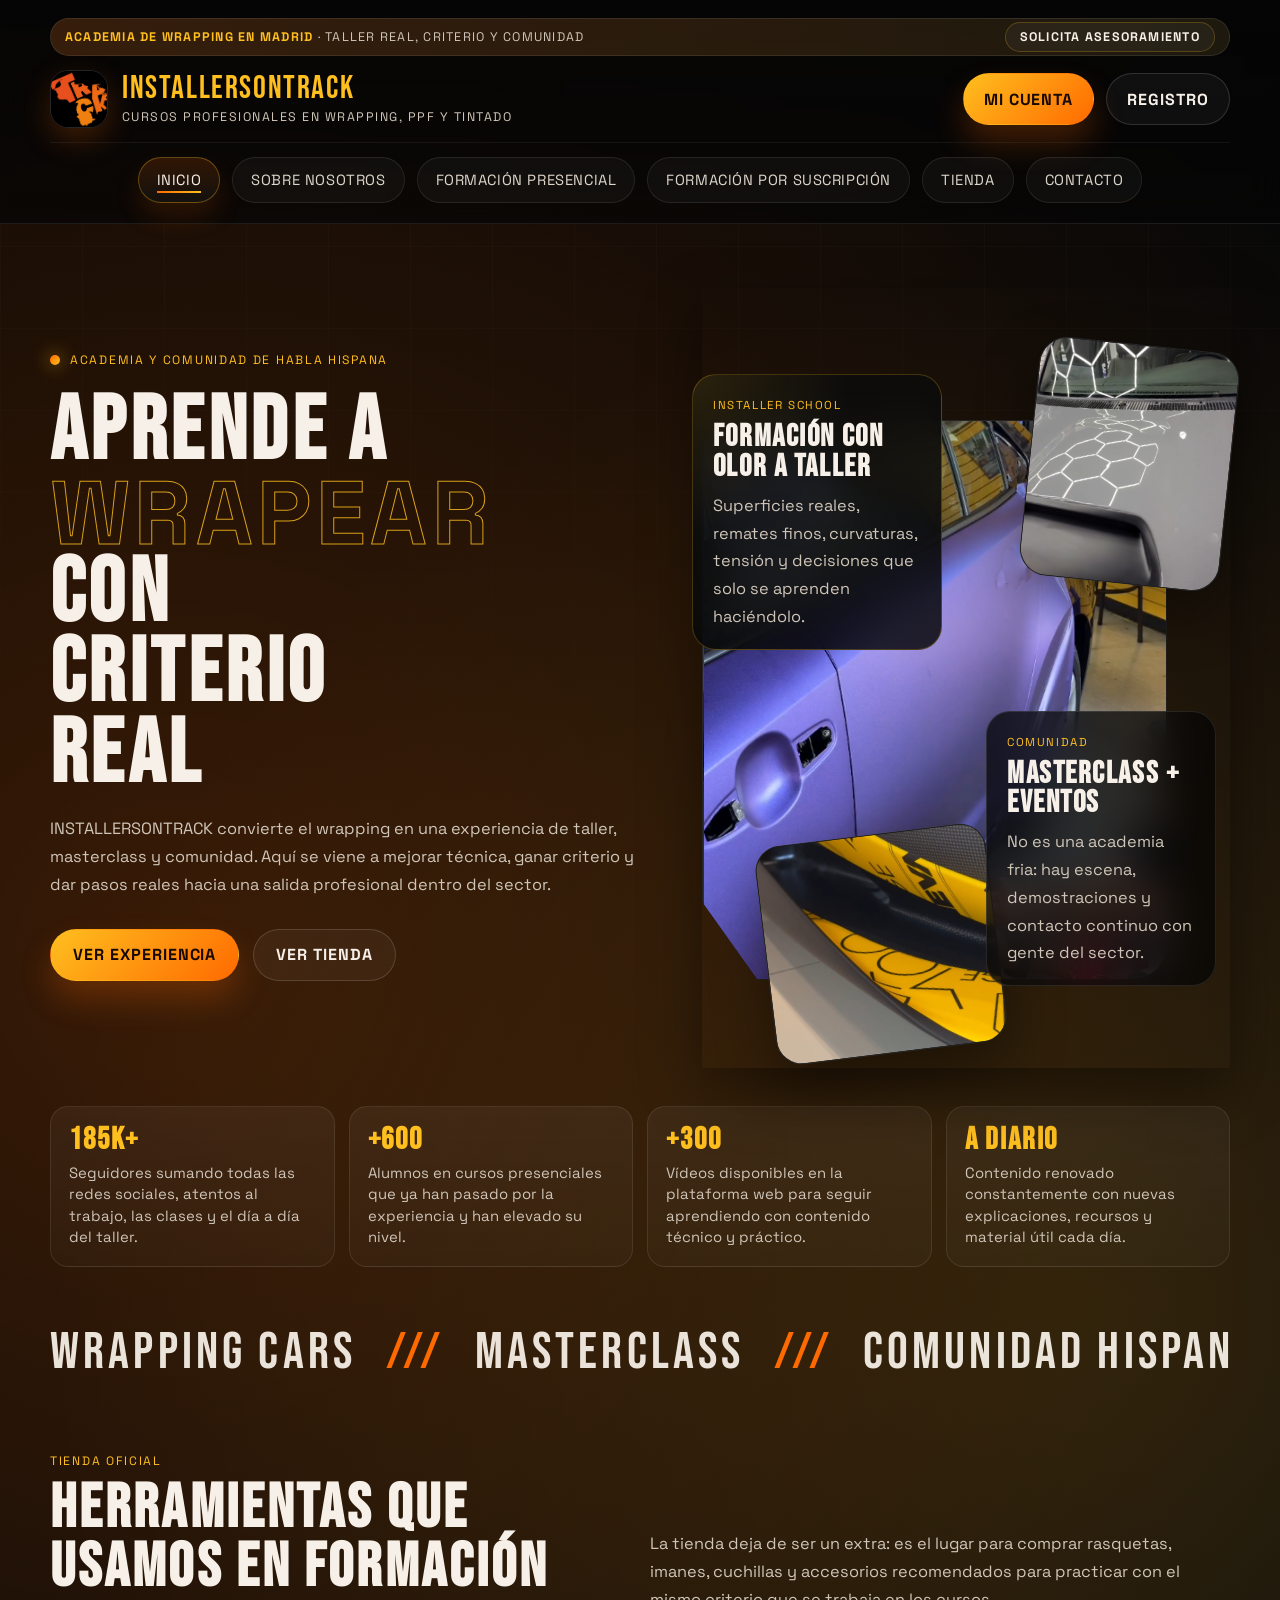
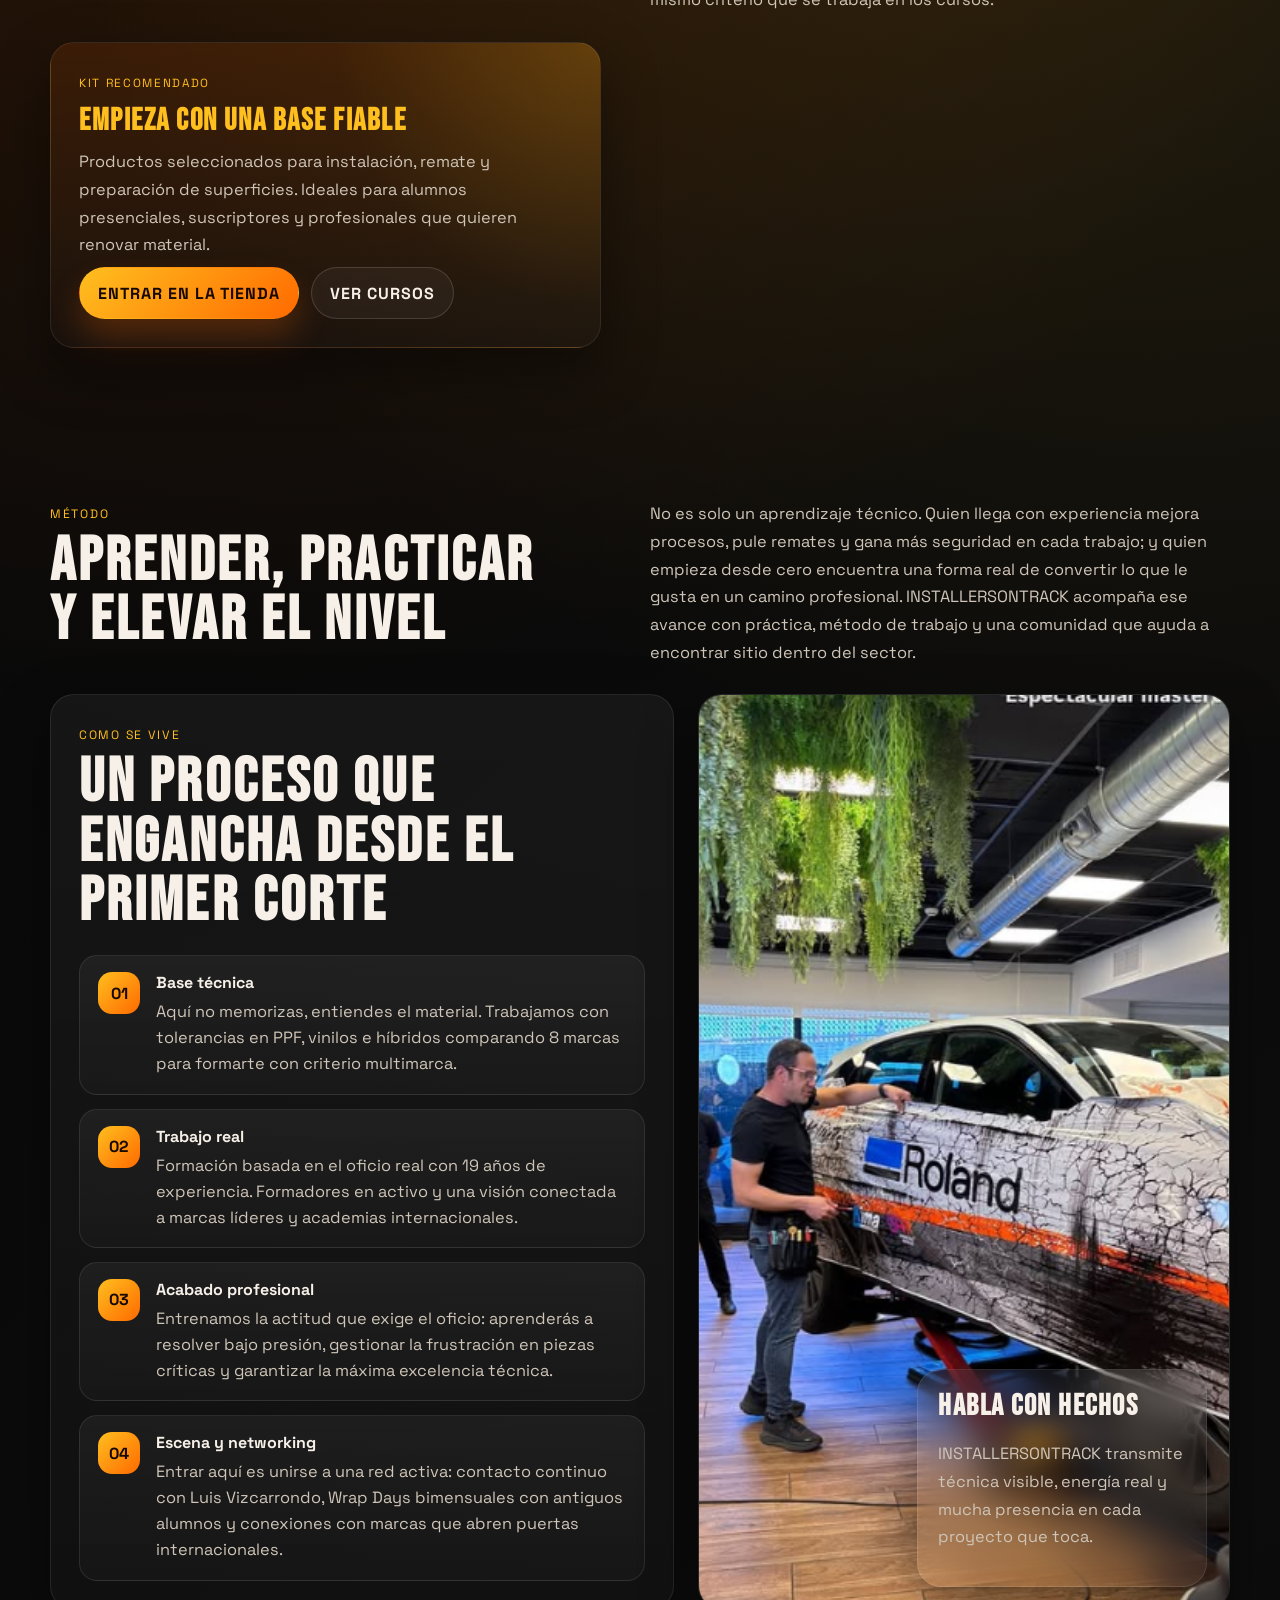
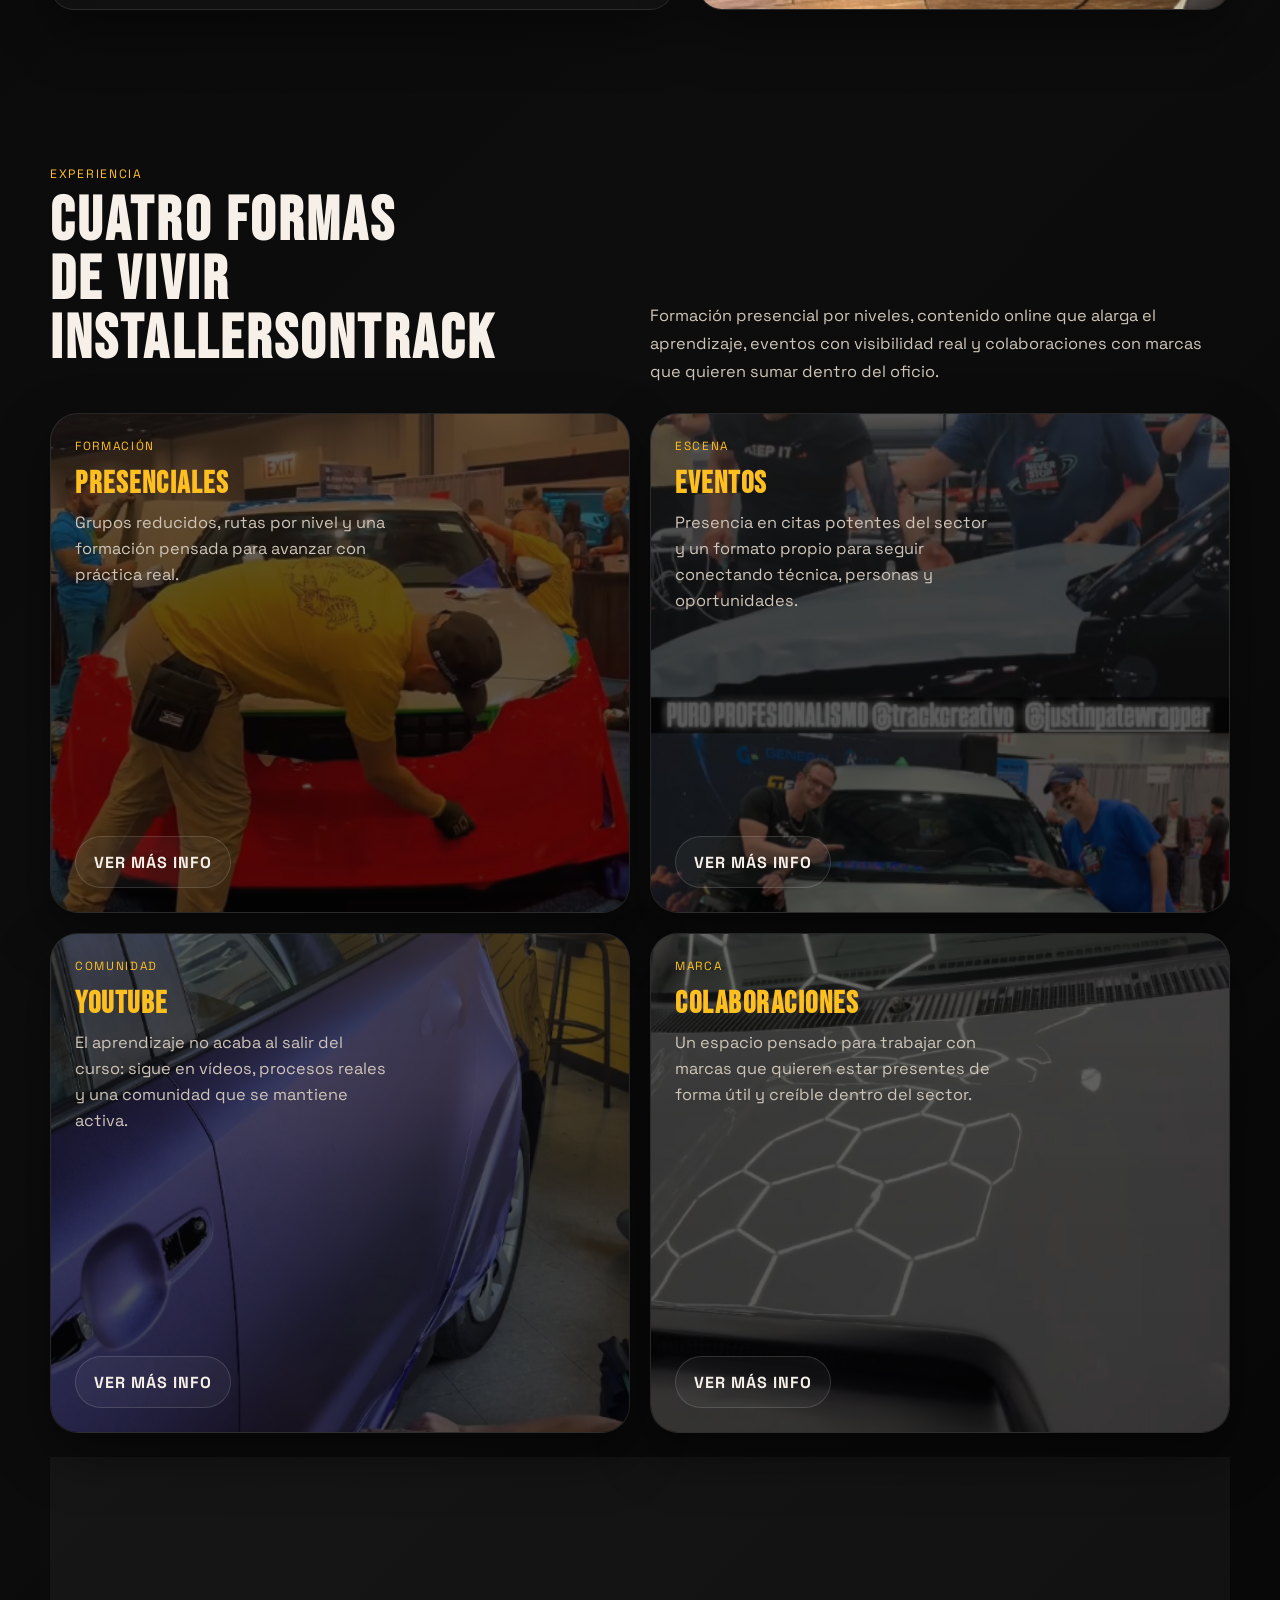
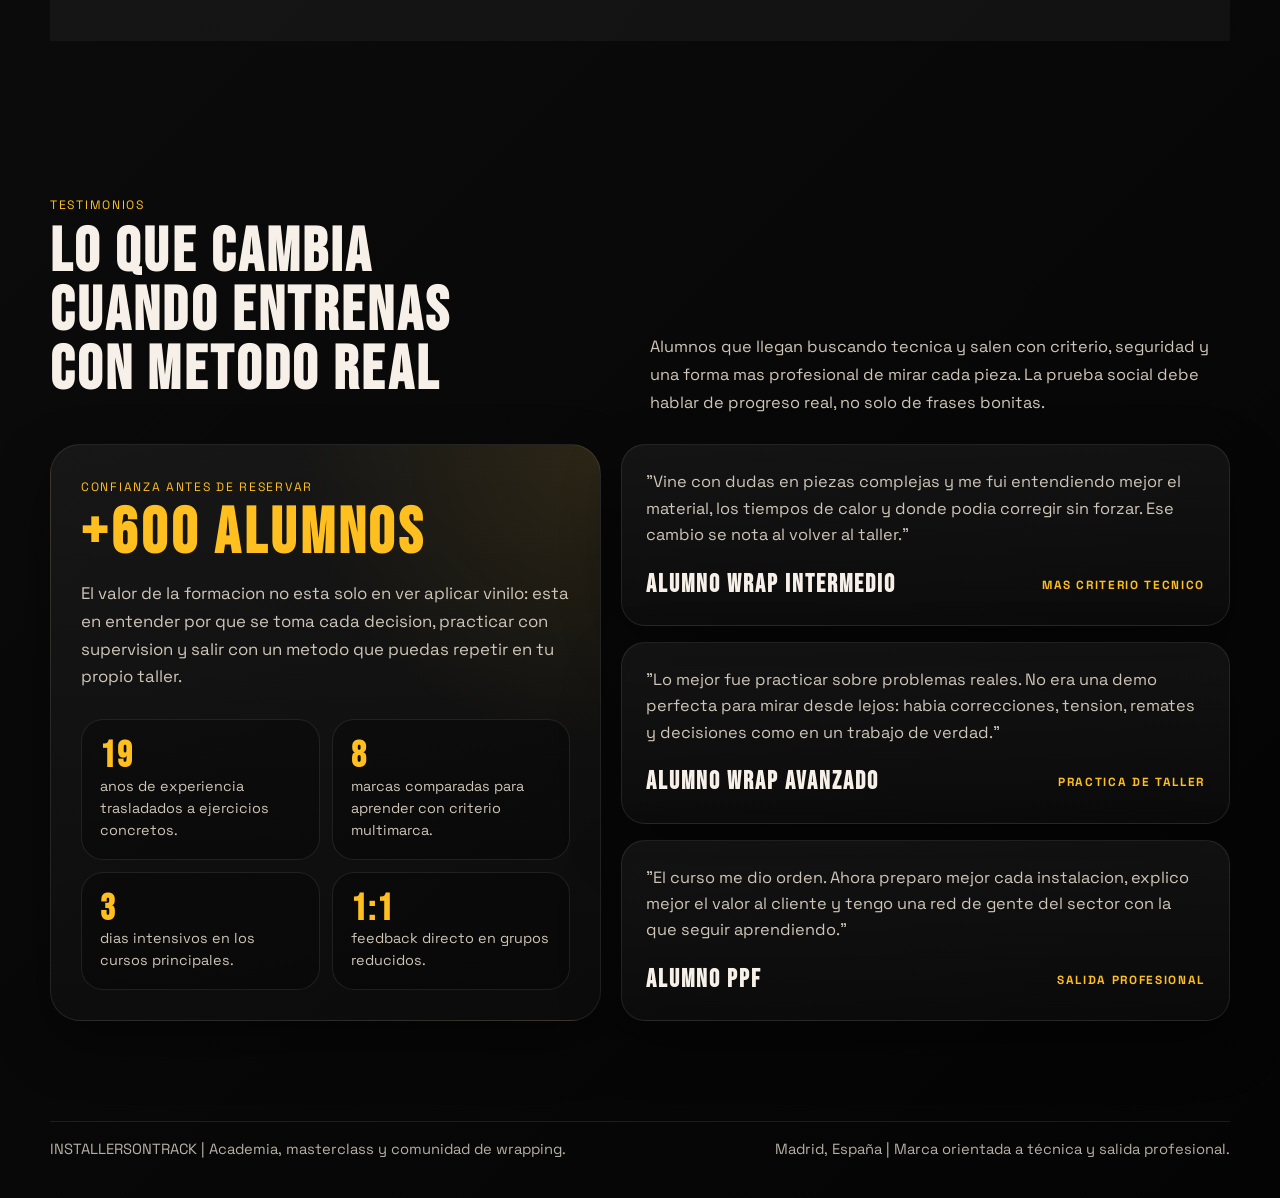
==== commit eb35597f: "Polish layout details and favicon" ====
--- a/index.html
+++ b/index.html
@@ -14,6 +14,7 @@
   <meta name="twitter:description" content="INSTALLERSONTRACK es una academia y comunidad de wrapping en Madrid para aprender, perfeccionar técnica y convertir una pasión en un camino profesional.">
   <meta name="twitter:image" content="logo.jpg">
   <title>INSTALLERSONTRACK | Academia de Wrapping</title>
+  <link rel="icon" href="logo.jpg" type="image/jpeg">
   <link rel="preconnect" href="https://fonts.googleapis.com">
   <link rel="preconnect" href="https://fonts.gstatic.com" crossorigin>
   <link href="https://fonts.googleapis.com/css2?family=Bebas+Neue&family=Space+Grotesk:wght@400;500;700&display=swap" rel="stylesheet">
@@ -1859,20 +1860,6 @@
             </div>
           </article>
 
-          <div class="store-product-strip" data-reveal>
-            <a class="store-product-card" href="tienda.html">
-              <strong>Rasquetas y fieltros</strong>
-              <span>Control de presión y acabado limpio.</span>
-            </a>
-            <a class="store-product-card" href="tienda.html">
-              <strong>Cuchillas y corte</strong>
-              <span>Precisión para remates seguros.</span>
-            </a>
-            <a class="store-product-card" href="tienda.html">
-              <strong>Imanes y accesorios</strong>
-              <span>Ayuda real en piezas grandes.</span>
-            </a>
-          </div>
         </div>
       </div>
     </section>
@@ -2222,3 +2209,4 @@
 
 
 
+
--- a/design-system.css
+++ b/design-system.css
@@ -350,7 +350,9 @@
 }
 
 .hero-ribbon {
-  width: 100% !important;
+  width: min(calc(100% - 32px), var(--tc-max)) !important;
+  max-width: var(--tc-max) !important;
+  margin-inline: auto !important;
   overflow: hidden !important;
   background: transparent !important;
   border: 0 !important;
@@ -513,6 +515,25 @@
   border-bottom: 1px solid rgba(255, 191, 31, 0.55) !important;
 }
 
+.forum-shell,
+.forum-toolbar,
+.forum-row,
+.forum-category,
+.forum-last {
+  background: linear-gradient(180deg, rgba(255, 255, 255, 0.048), rgba(255, 255, 255, 0.02)) !important;
+  border-color: var(--tc-line) !important;
+}
+
+.forum-row:hover {
+  background: linear-gradient(180deg, rgba(255, 255, 255, 0.055), rgba(255, 255, 255, 0.025)) !important;
+}
+
+.forum-icon {
+  background: rgba(0, 0, 0, 0.26) !important;
+  border: 1px solid rgba(255, 191, 31, 0.22) !important;
+  color: var(--tc-yellow) !important;
+}
+
 .visual-badge {
   background:
     radial-gradient(circle at top left, rgba(255, 191, 31, 0.12), transparent 42%),
@@ -543,6 +564,24 @@
 
 .course-cover-badge span {
   color: var(--tc-muted) !important;
+}
+
+@media (min-width: 821px) {
+  .course-layout {
+    align-items: start !important;
+  }
+
+  .course-cover {
+    position: sticky !important;
+    top: 118px !important;
+    align-self: start !important;
+    max-height: calc(100vh - 136px) !important;
+  }
+
+  .course-cover img {
+    height: calc(100vh - 136px) !important;
+    min-height: 0 !important;
+  }
 }
 
 .hero-limit,
@@ -579,6 +618,46 @@
   border-radius: 999px !important;
 }
 
+.narrative-panel {
+  padding-top: clamp(42px, 6vw, 58px) !important;
+}
+
+.faq-list summary,
+.contact-faq-list summary {
+  position: relative;
+  display: flex !important;
+  align-items: center;
+  justify-content: space-between;
+  gap: 18px;
+  padding-right: 36px !important;
+  cursor: pointer;
+}
+
+.faq-list summary::after,
+.contact-faq-list summary::after {
+  content: "⌄";
+  position: absolute;
+  right: 0;
+  top: 50%;
+  width: 24px;
+  height: 24px;
+  display: grid;
+  place-items: center;
+  transform: translateY(-50%);
+  border-radius: 999px;
+  border: 1px solid rgba(255, 191, 31, 0.24);
+  color: var(--tc-yellow);
+  font-family: "Space Grotesk", sans-serif;
+  font-size: 1rem;
+  line-height: 1;
+  transition: transform 0.2s ease;
+}
+
+.faq-list details[open] summary::after,
+.contact-faq-list details[open] summary::after {
+  transform: translateY(-50%) rotate(180deg);
+}
+
 input,
 select,
 textarea,
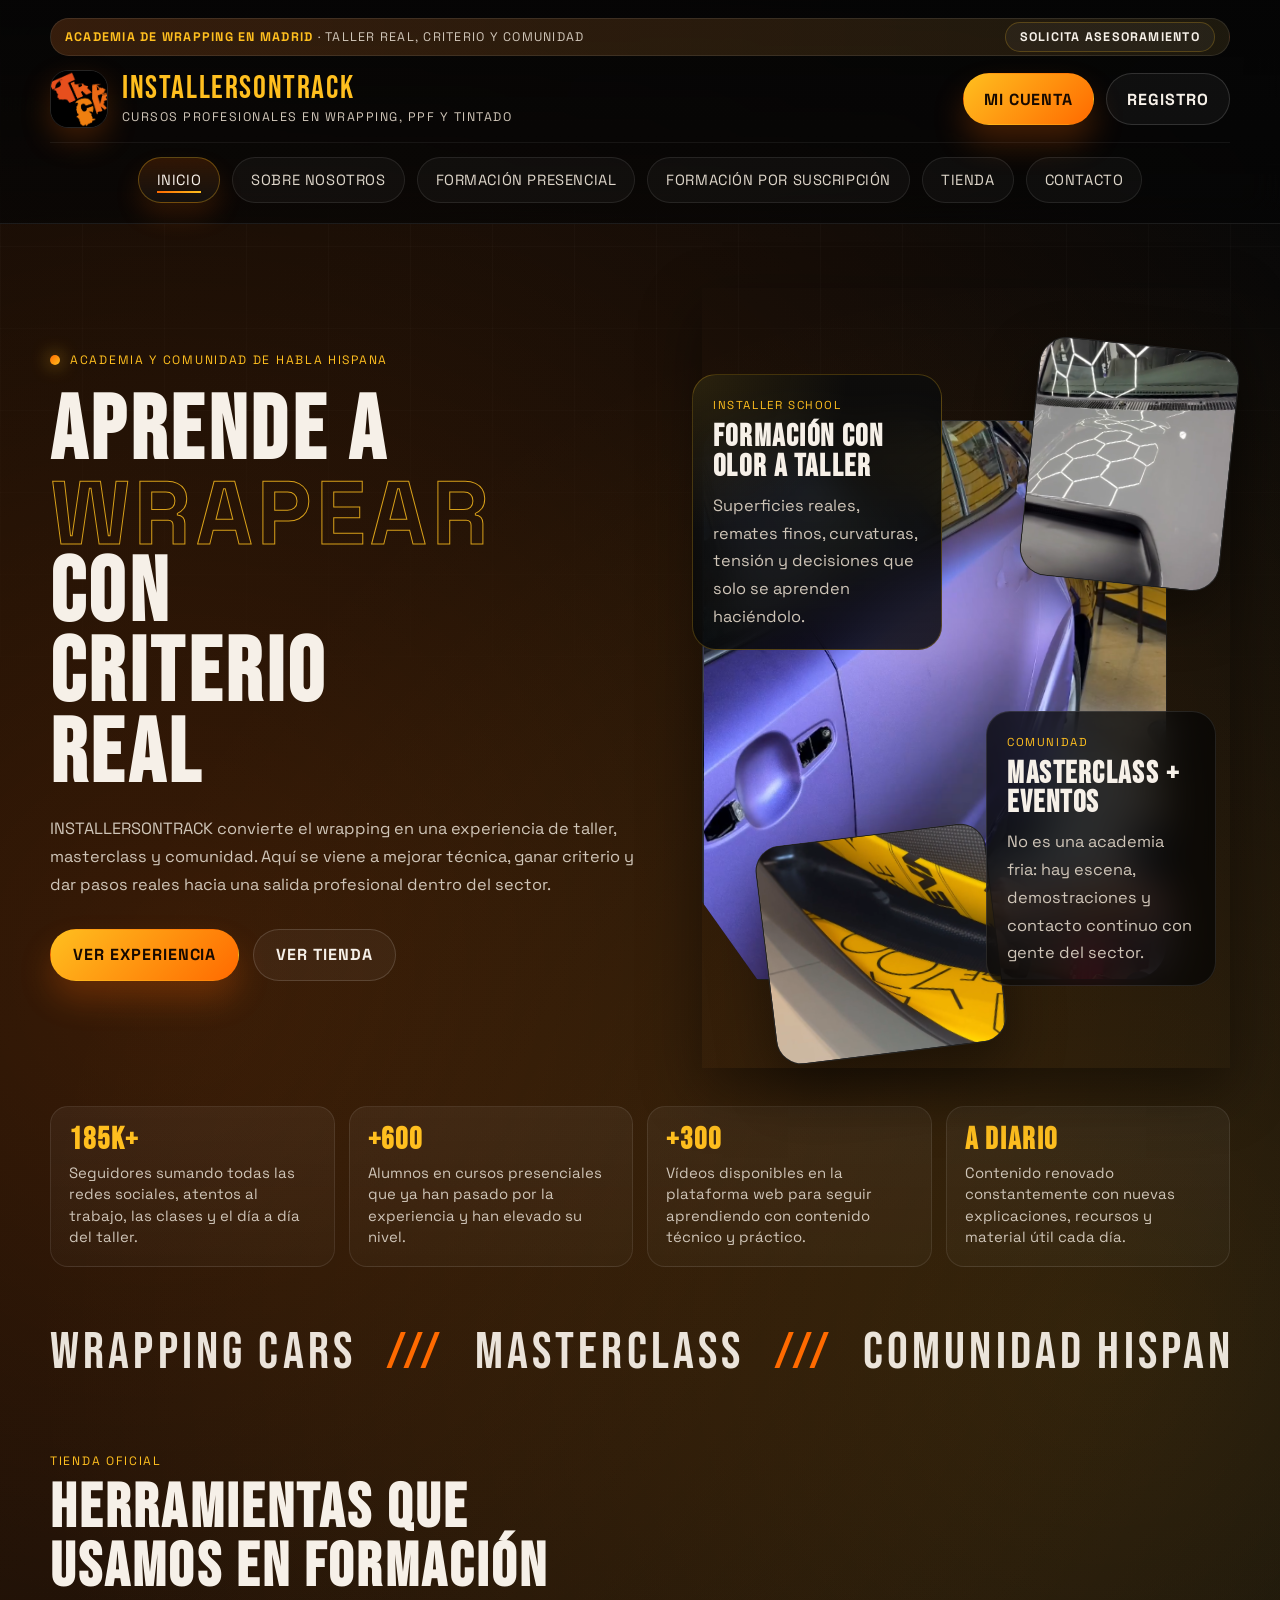
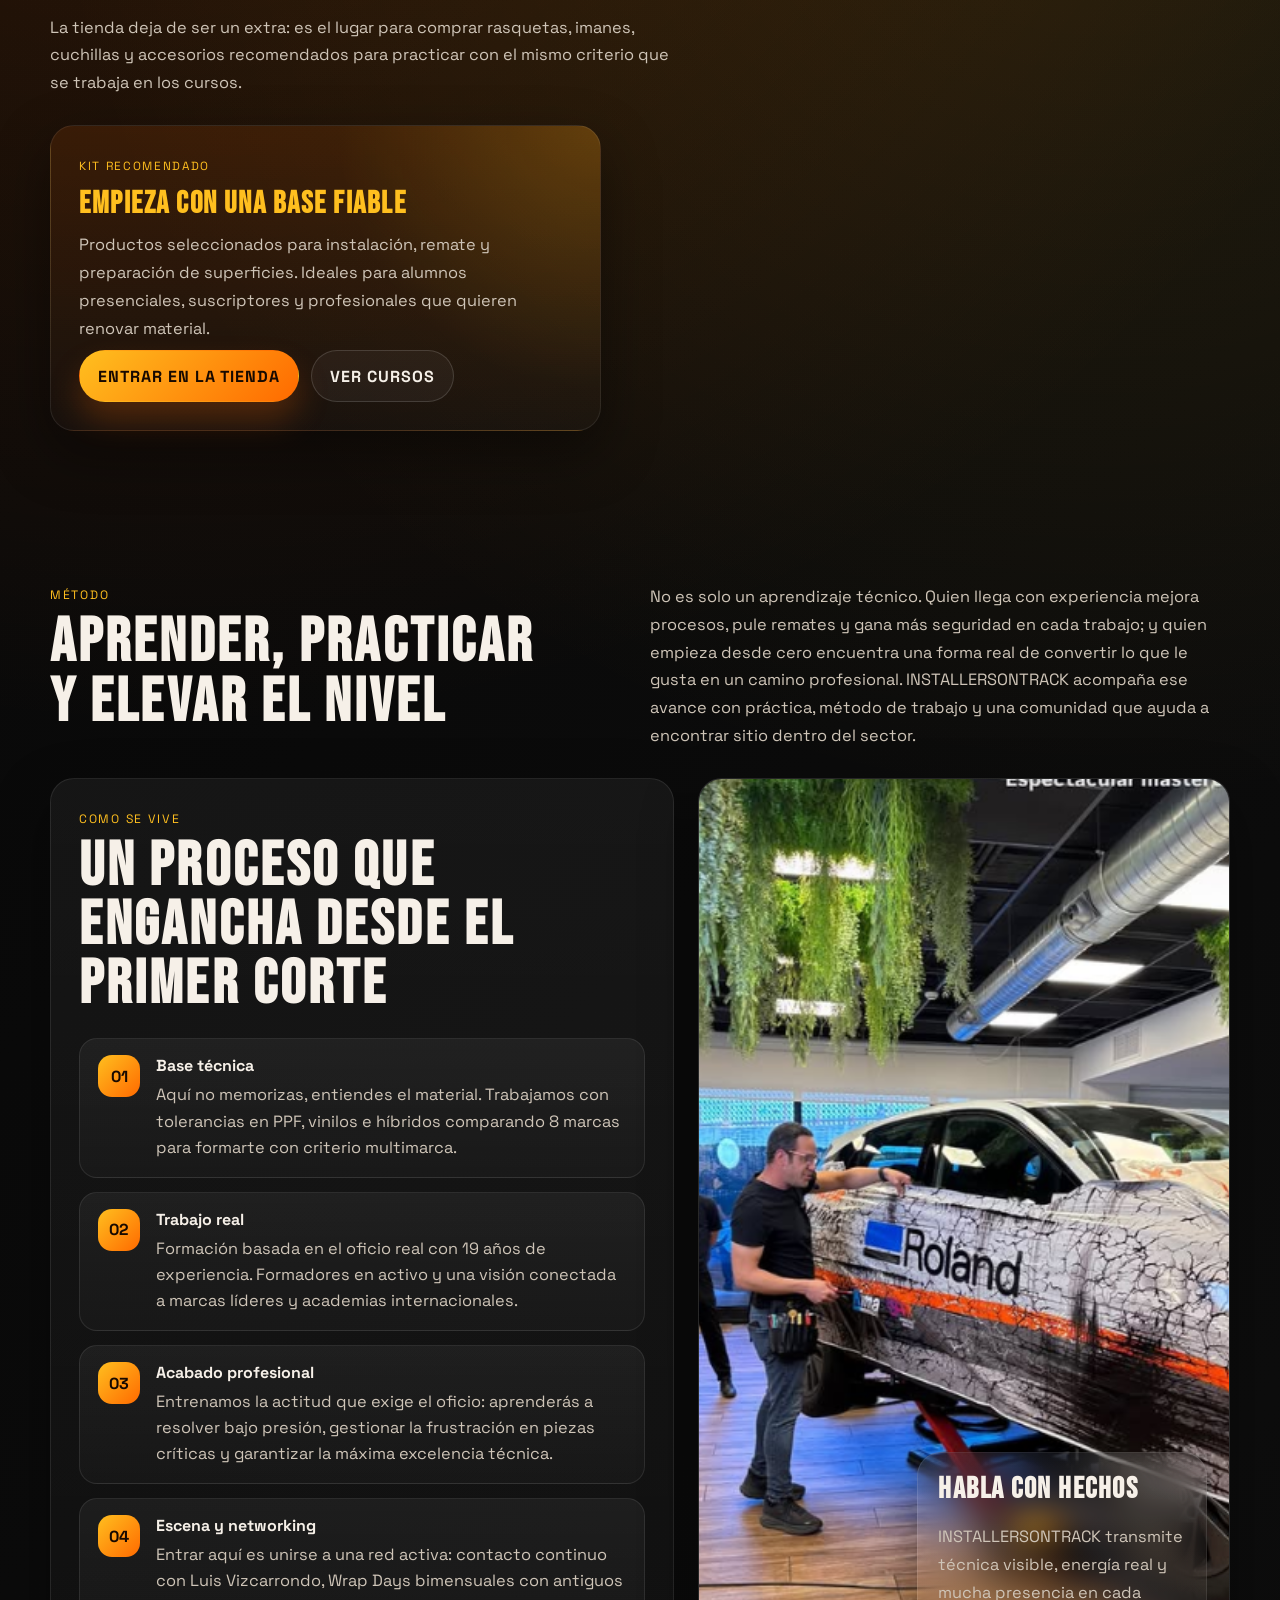
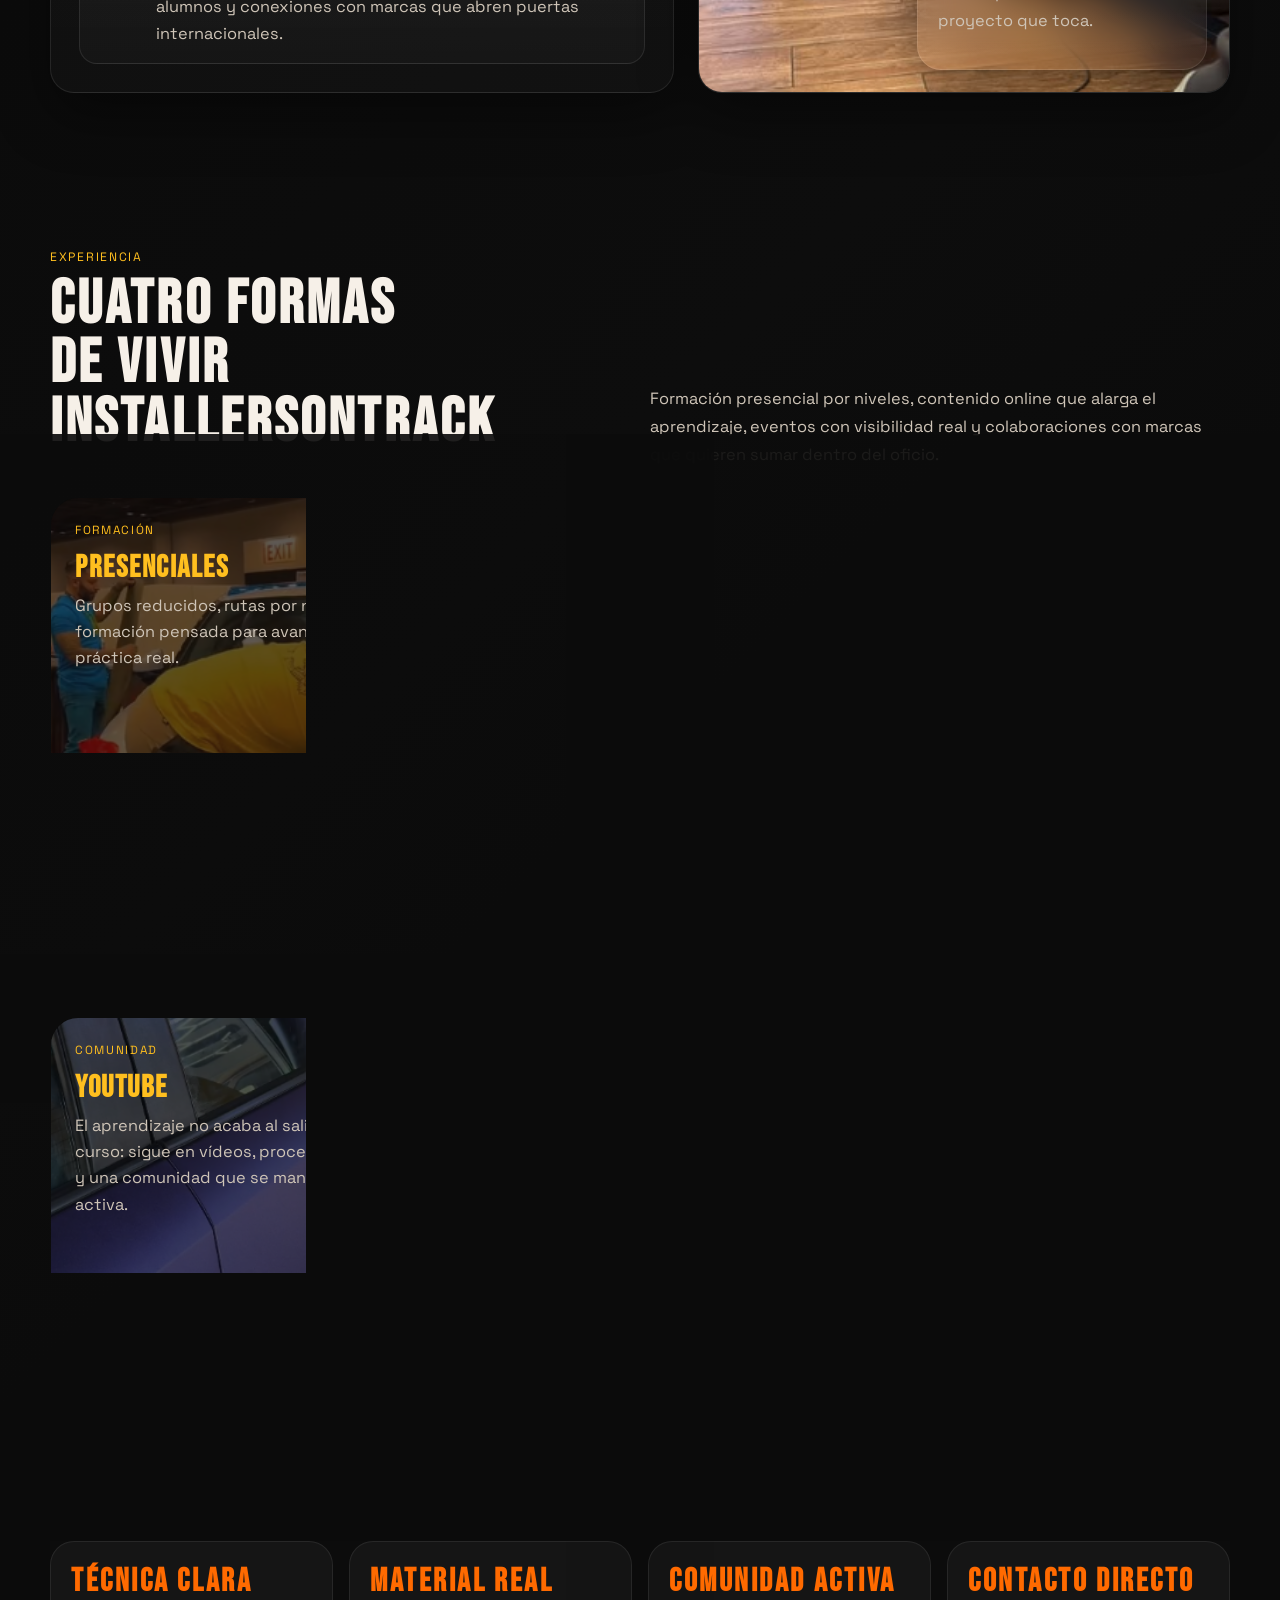
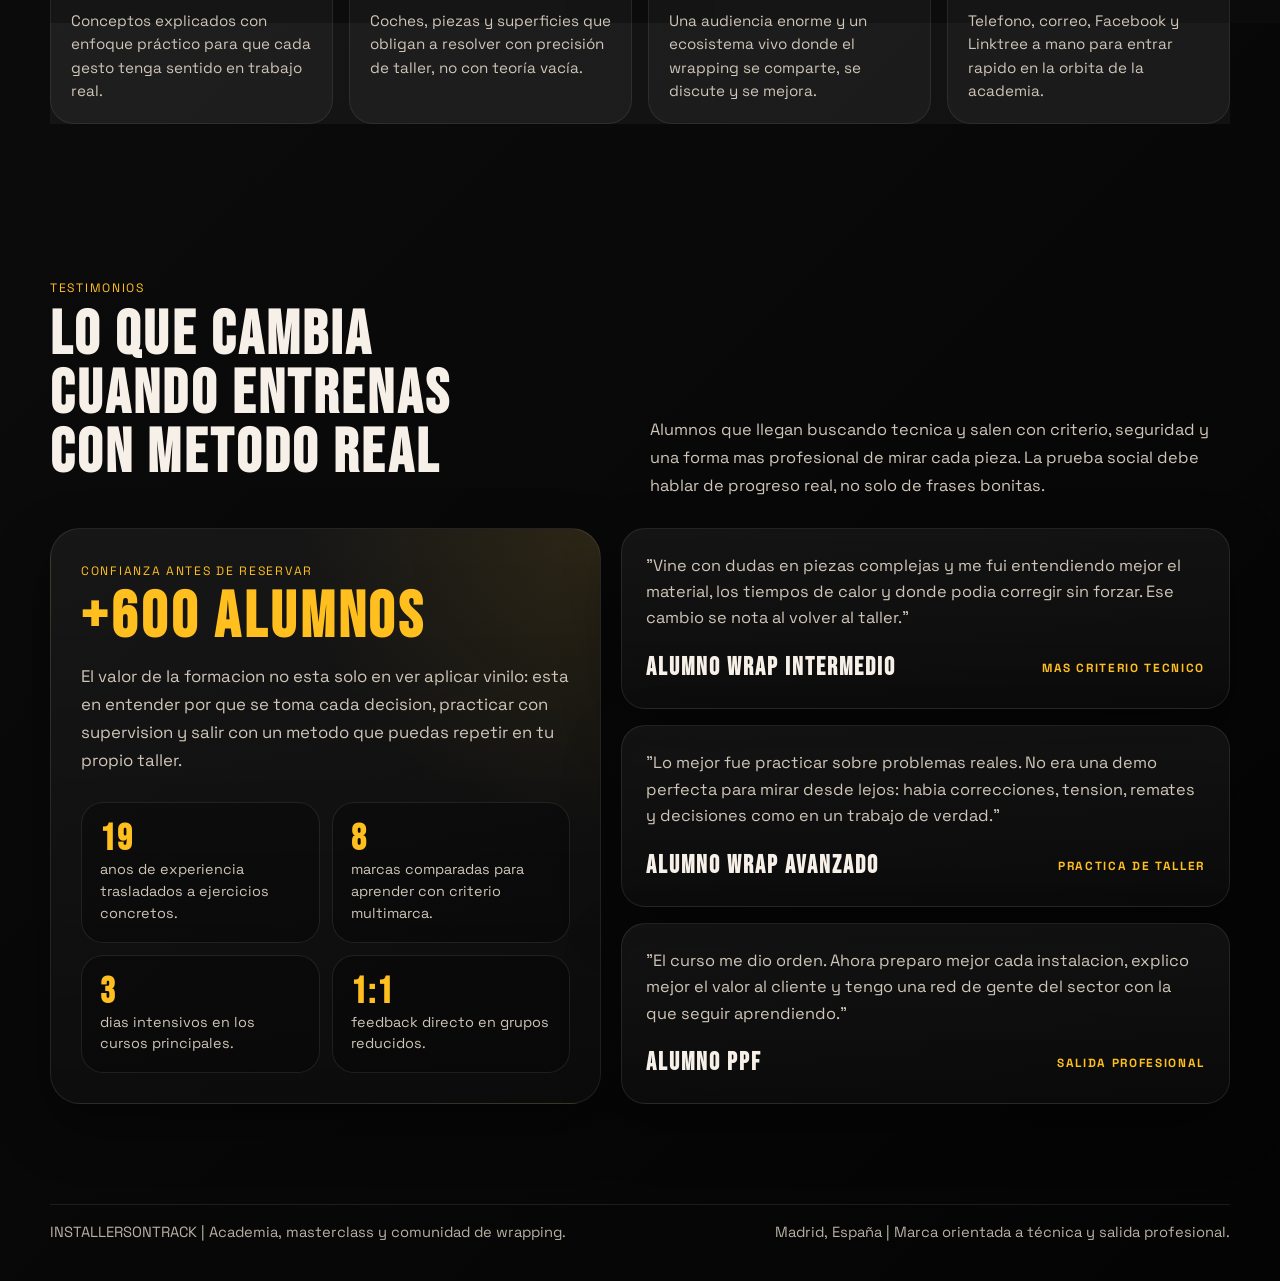
==== commit b4b3ead4: "Polish layout spacing" ====
--- a/index.html
+++ b/index.html
@@ -669,6 +669,10 @@
       gap: 24px;
     }
 
+    #metodo .section-top {
+      align-items: flex-start;
+    }
+
     .panel {
       border-radius: var(--radius);
       background: linear-gradient(180deg, rgba(255, 255, 255, 0.05), rgba(255, 255, 255, 0.02));
@@ -1095,6 +1099,16 @@
 
     .store-home {
       padding-top: 44px;
+    }
+
+    .store-home .section-top {
+      display: block;
+      max-width: 650px;
+    }
+
+    .store-home .section-intro {
+      margin-top: 16px;
+      max-width: 62ch;
     }
 
     .store-home-grid {
--- a/design-system.css
+++ b/design-system.css
@@ -515,23 +515,57 @@
   border-bottom: 1px solid rgba(255, 191, 31, 0.55) !important;
 }
 
-.forum-shell,
-.forum-toolbar,
-.forum-row,
+.forum-shell {
+  background: linear-gradient(180deg, rgba(255, 255, 255, 0.045), rgba(255, 255, 255, 0.018)) !important;
+  border-color: var(--tc-line) !important;
+}
+
+.forum-toolbar {
+  background: transparent !important;
+  border-color: rgba(255, 255, 255, 0.07) !important;
+  box-shadow: none !important;
+}
+
+.forum-list {
+  background: transparent !important;
+}
+
+.forum-row {
+  background: transparent !important;
+  border: 0 !important;
+  border-bottom: 1px solid rgba(255, 255, 255, 0.075) !important;
+  border-radius: 0 !important;
+  box-shadow: none !important;
+}
+
+.forum-row:last-child {
+  border-bottom: 0 !important;
+}
+
+.forum-row:hover {
+  background: rgba(255, 255, 255, 0.025) !important;
+}
+
 .forum-category,
 .forum-last {
-  background: linear-gradient(180deg, rgba(255, 255, 255, 0.048), rgba(255, 255, 255, 0.02)) !important;
-  border-color: var(--tc-line) !important;
-}
-
-.forum-row:hover {
-  background: linear-gradient(180deg, rgba(255, 255, 255, 0.055), rgba(255, 255, 255, 0.025)) !important;
+  background: transparent !important;
+  border: 0 !important;
+  box-shadow: none !important;
 }
 
 .forum-icon {
-  background: rgba(0, 0, 0, 0.26) !important;
-  border: 1px solid rgba(255, 191, 31, 0.22) !important;
-  color: var(--tc-yellow) !important;
+  background: rgba(0, 0, 0, 0.22) !important;
+  border: 1px solid rgba(255, 191, 31, 0.20) !important;
+  color: var(--tc-yellow) !important;
+  box-shadow: none !important;
+}
+
+.subscription-page .forum-category,
+.subscription-page .forum-last,
+.subscription-page .forum-count {
+  background: transparent !important;
+  border: 0 !important;
+  box-shadow: none !important;
 }
 
 .visual-badge {
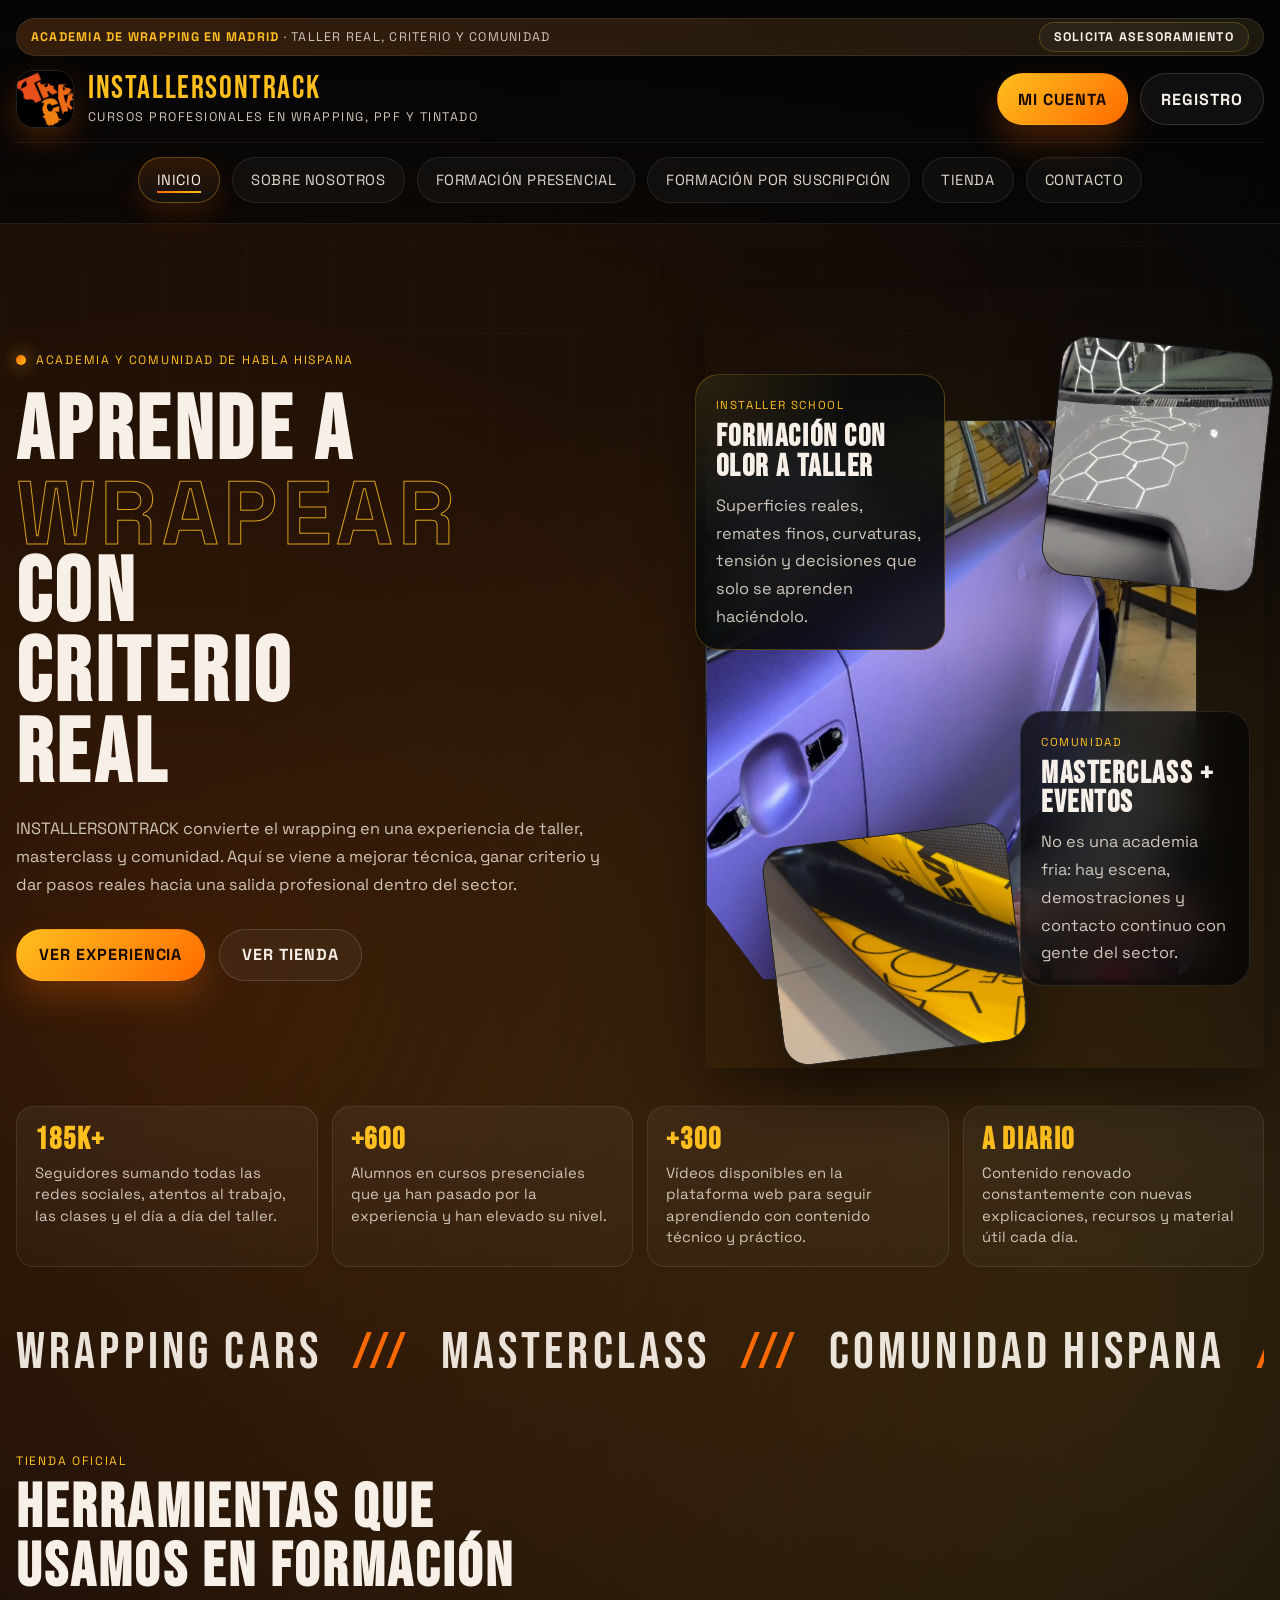
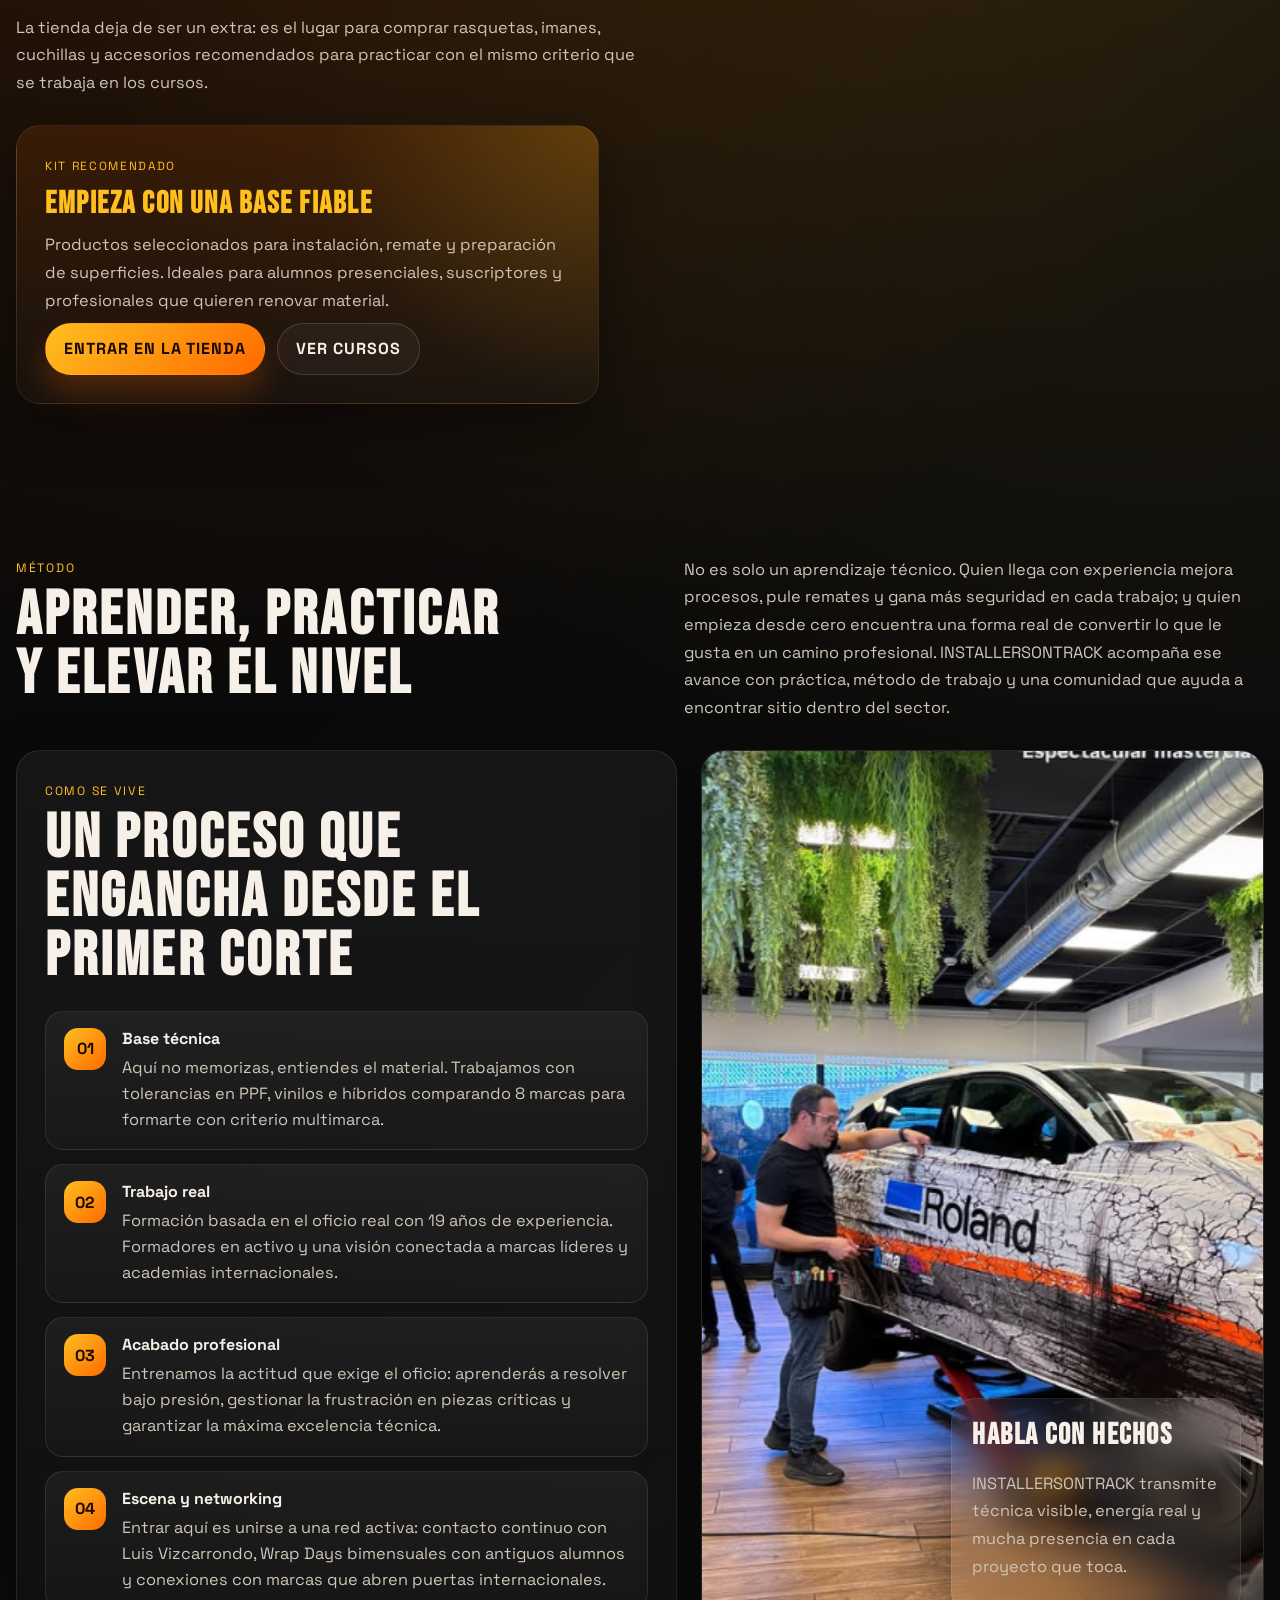
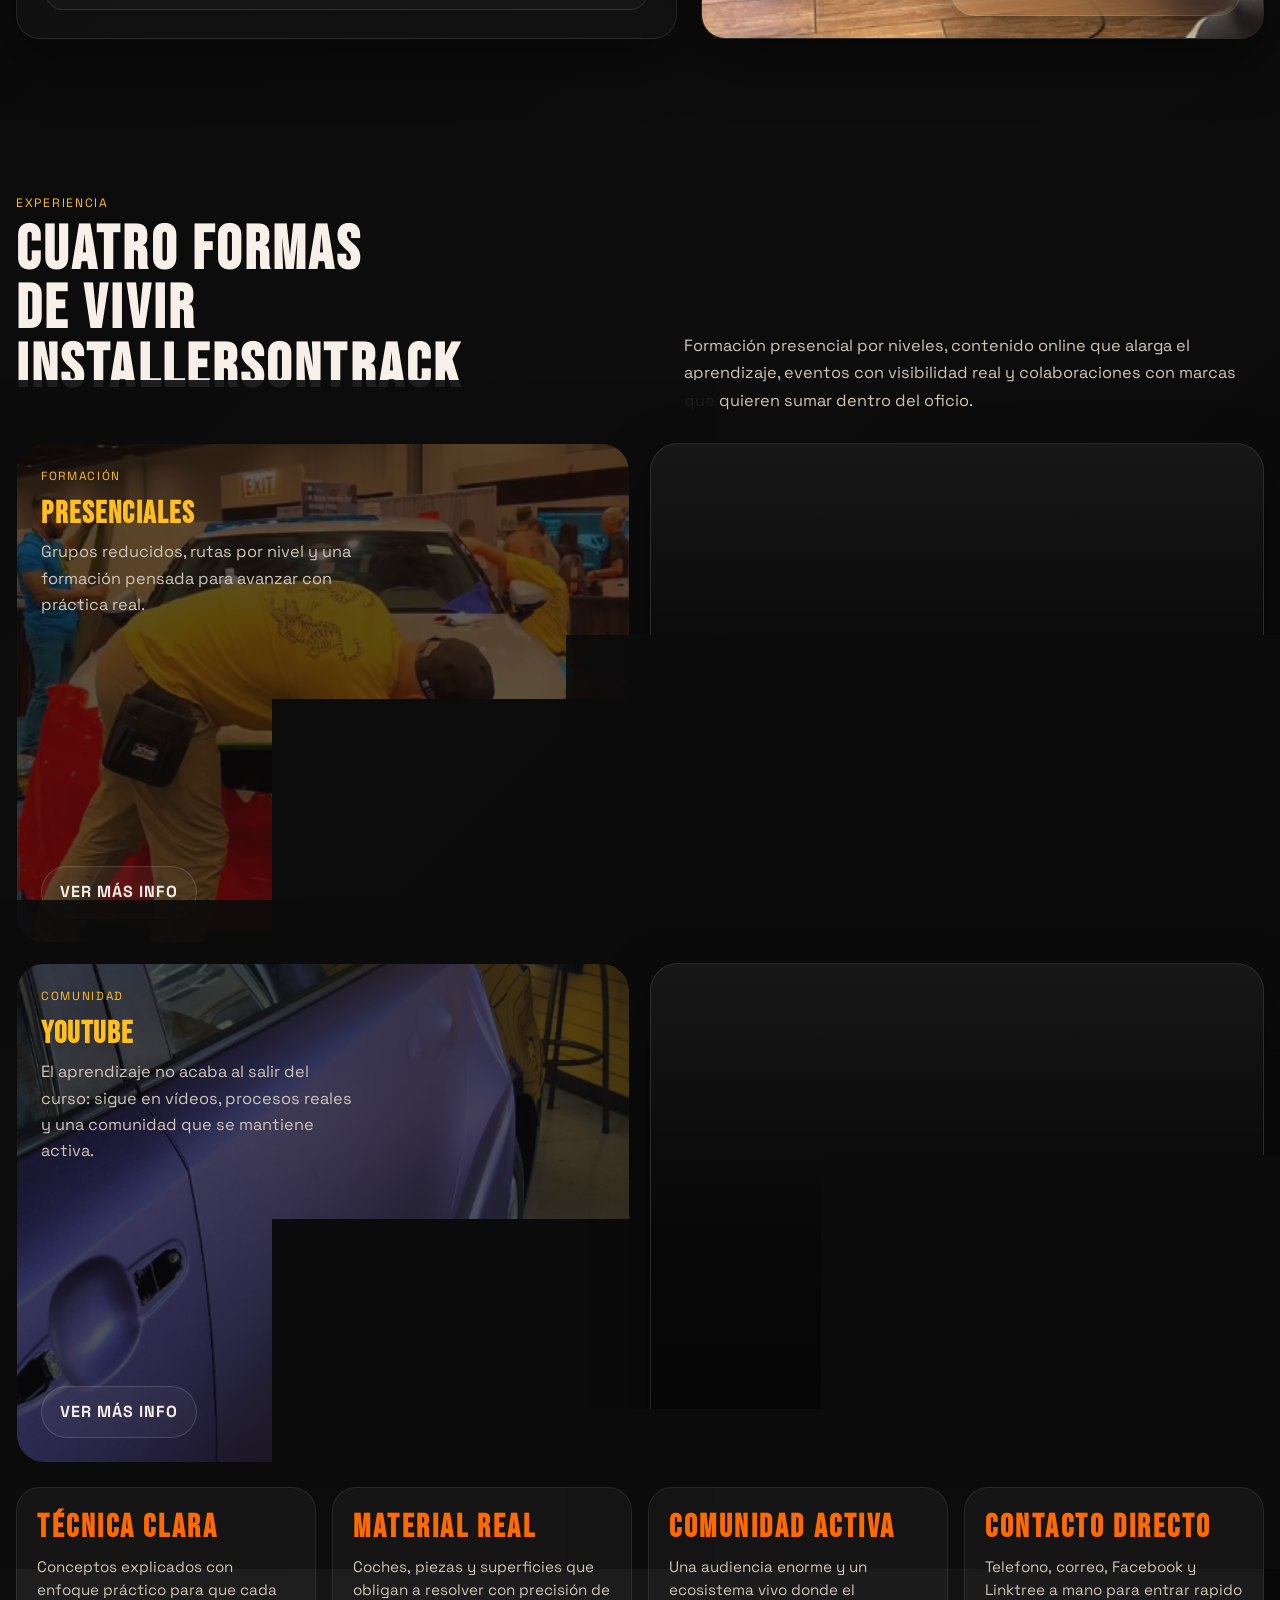
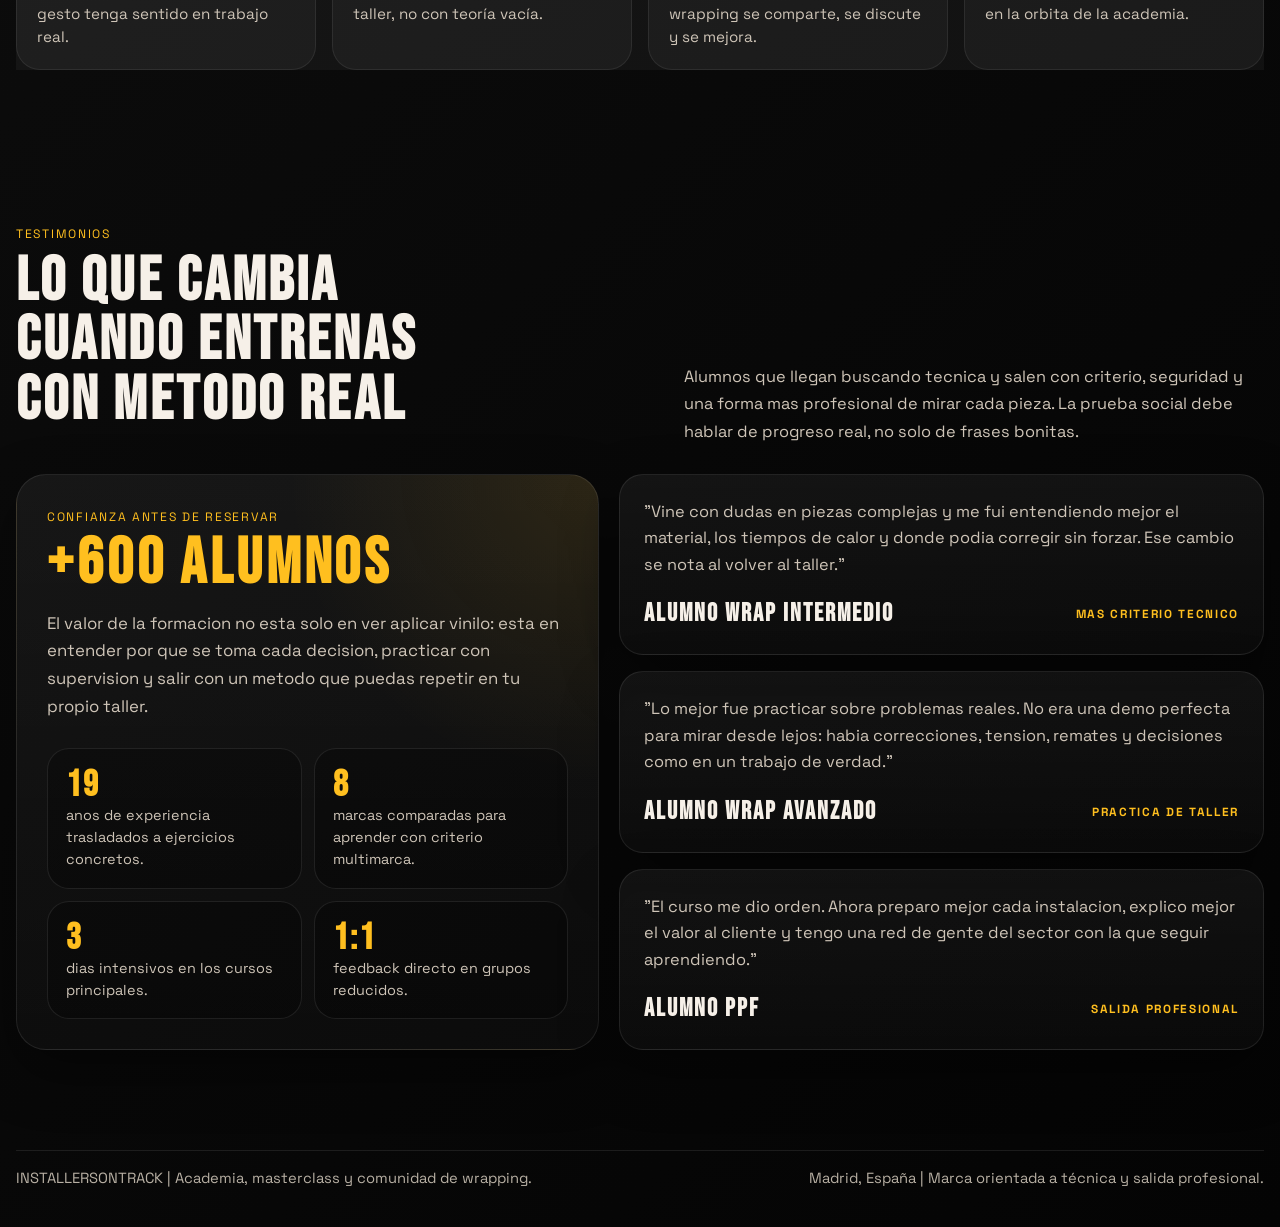
==== commit 62c9cd4f: "Expand desktop layout width" ====
--- a/index.html
+++ b/index.html
@@ -31,7 +31,7 @@
       --magenta: #ff2cb4;
       --lime: #d7ff37;
       --shadow: 0 22px 60px rgba(0, 0, 0, 0.45);
-      --max: 1180px;
+      --max: 1600px;
       --radius: 28px;
     }
 
--- a/design-system.css
+++ b/design-system.css
@@ -15,7 +15,7 @@
   --tc-shadow: 0 22px 56px rgba(0, 0, 0, 0.42);
   --tc-radius: 24px;
   --tc-radius-sm: 16px;
-  --tc-max: 1180px;
+  --tc-max: 1600px;
 
   --bg: var(--tc-bg);
   --bg-soft: var(--tc-bg-2);
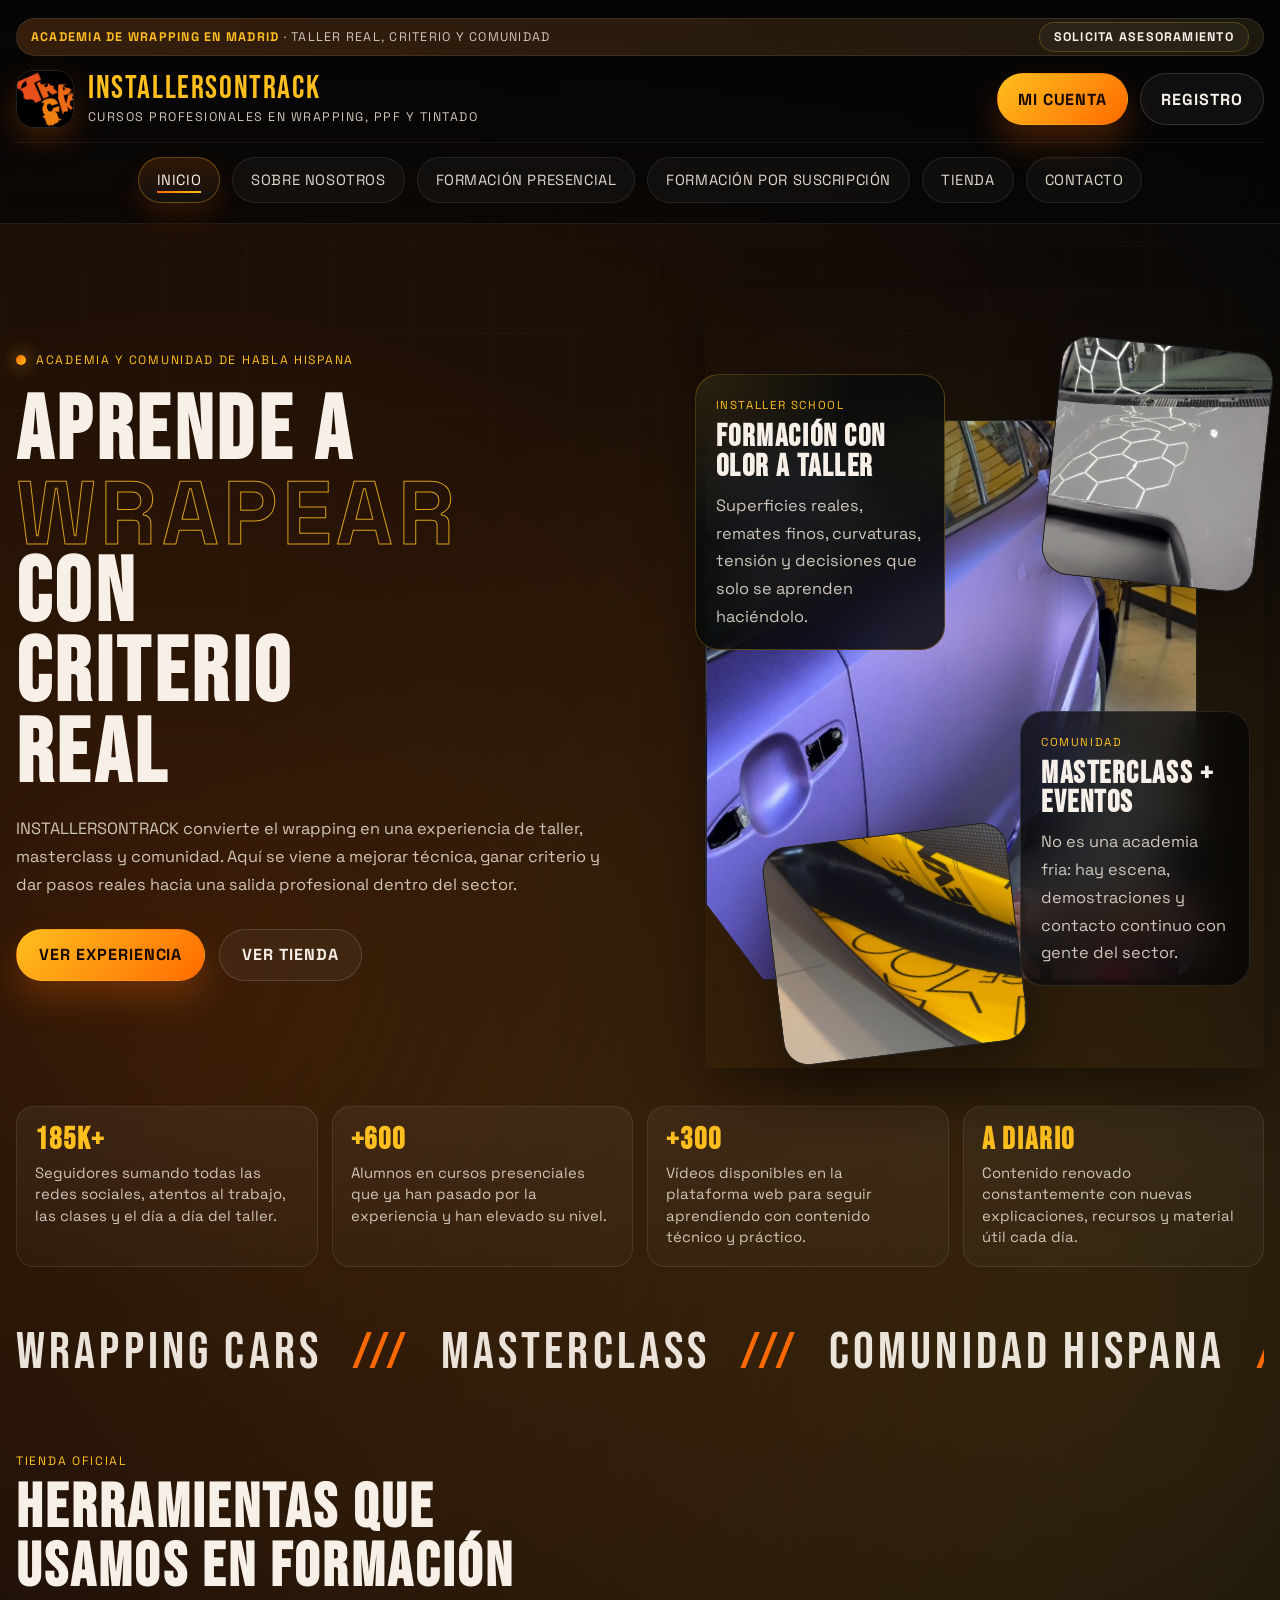
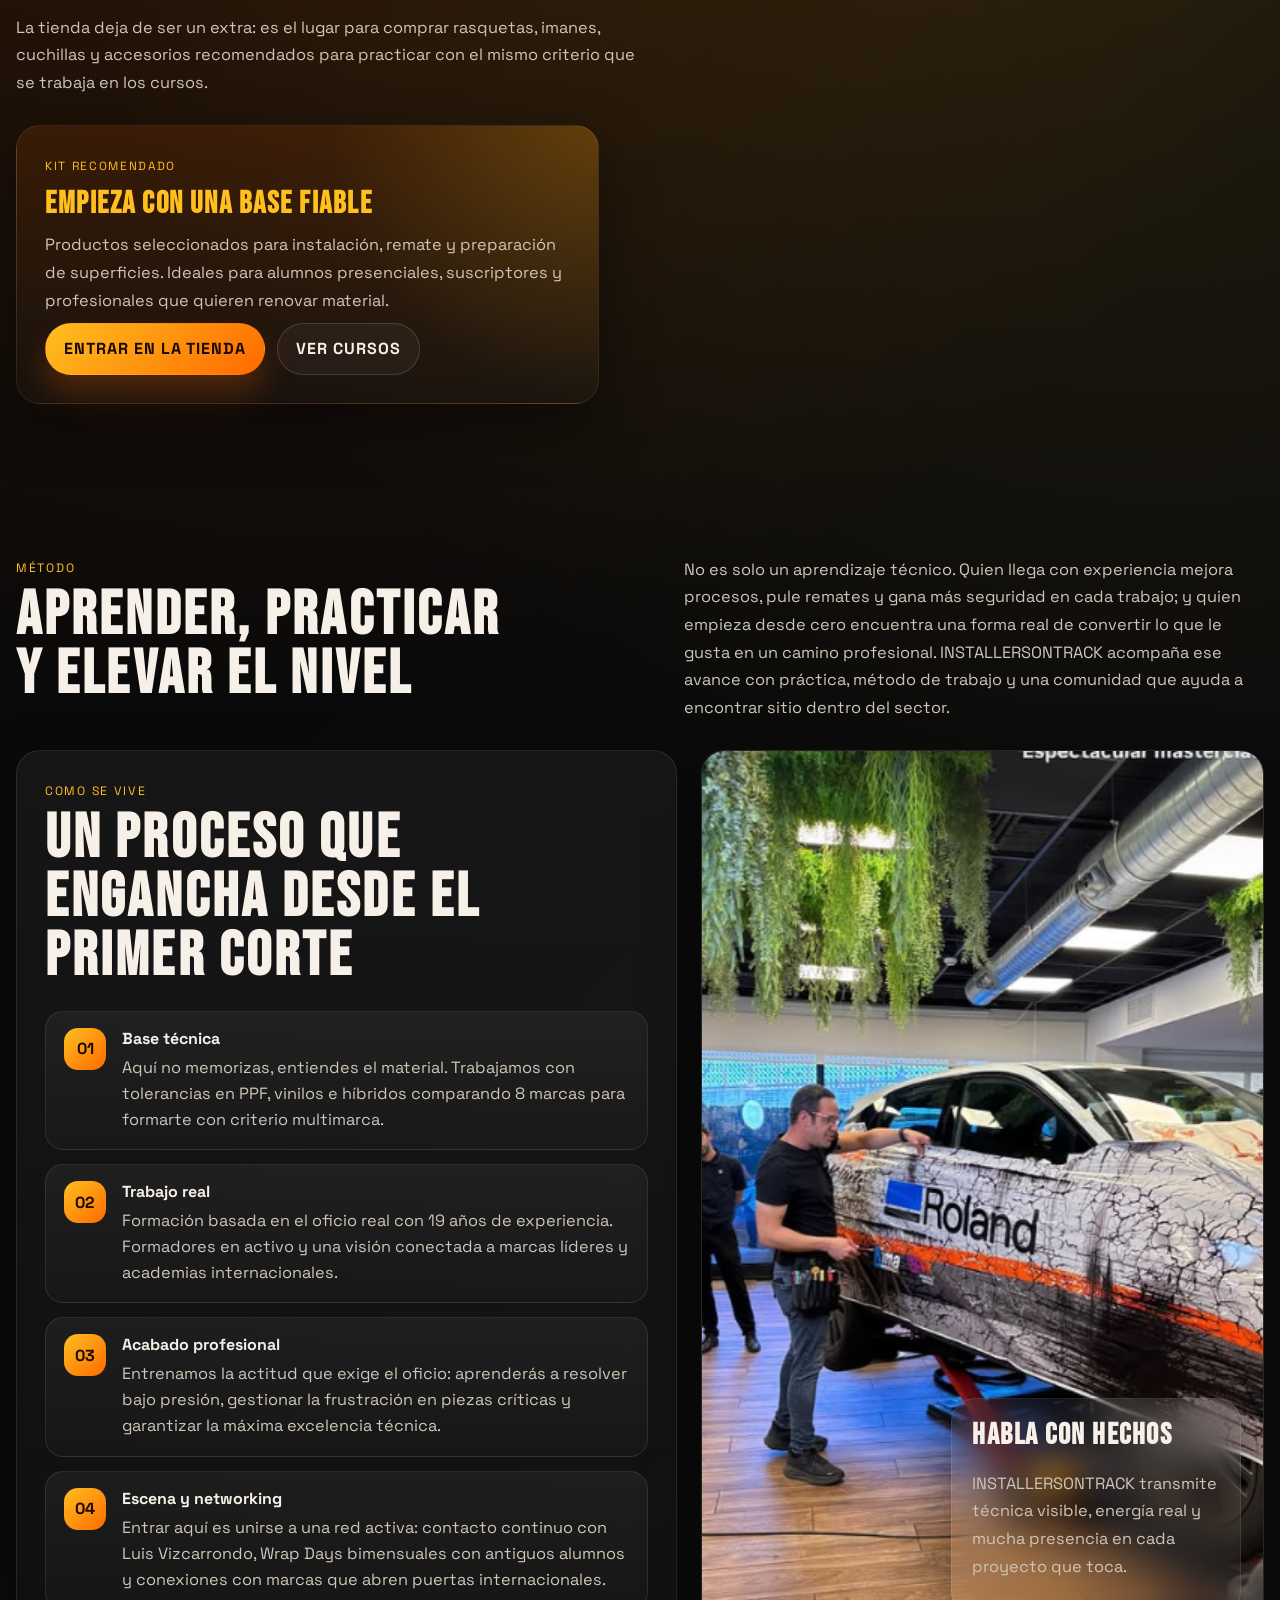
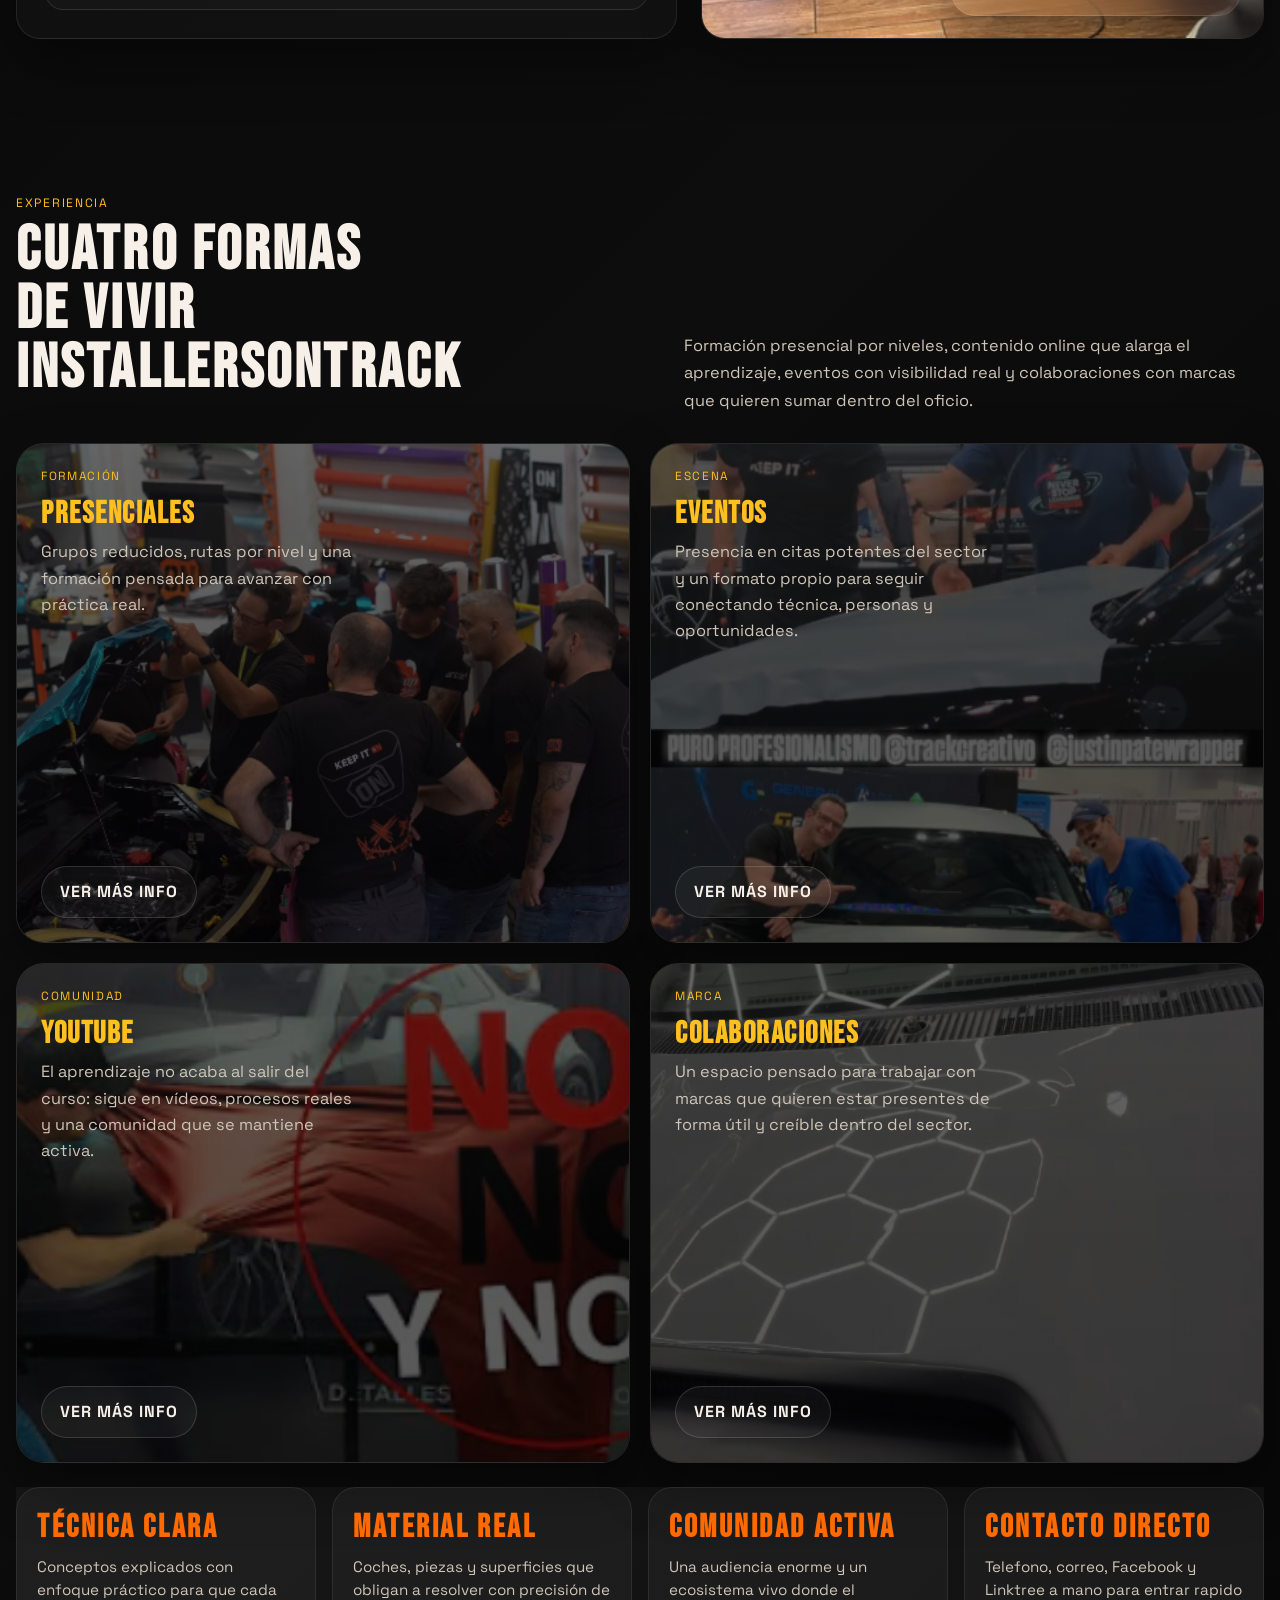
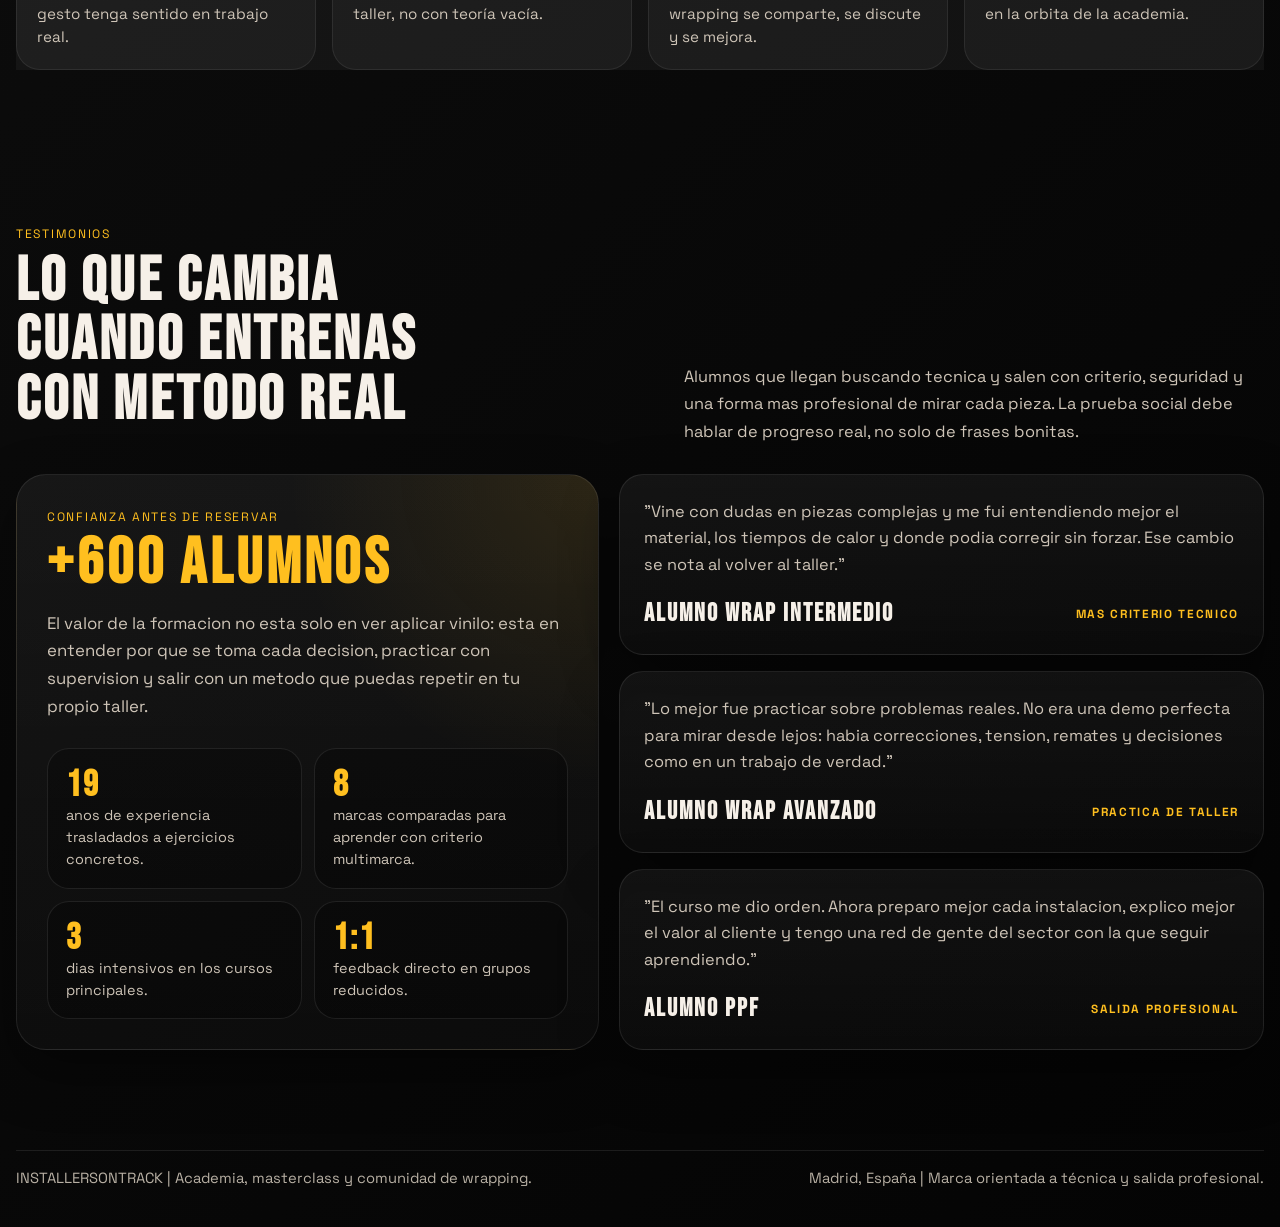
==== commit edbe3191: "feat: actualizar imagenes en inicio, cursos y tienda Detalles de los cambios:  - Copiadas y vinculad" ====
--- a/index.html
+++ b/index.html
@@ -1,4 +1,4 @@
-﻿<!DOCTYPE html>
+<!DOCTYPE html>
 <html lang="es">
 <head>
   <meta charset="UTF-8">
@@ -1957,7 +1957,7 @@
           <article class="offer-card" data-reveal>
             <div class="offer-card-inner">
               <div class="offer-face offer-front">
-                <img loading="lazy" decoding="async" src="Captura de pantalla 2026-05-08 142731.png" alt="Aplicación de wrapping rojo en el frontal de un coche">
+                <img loading="lazy" decoding="async" src="presenciales.png" alt="Grupo de alumnos en formación de wrapping observando la aplicación en un coche">
                 <span class="offer-tag">Formación</span>
                 <h3>Presenciales</h3>
                 <p>Grupos reducidos, rutas por nivel y una formación pensada para avanzar con práctica real.</p>
@@ -2031,7 +2031,7 @@
           <article class="offer-card" data-reveal>
             <div class="offer-card-inner">
               <div class="offer-face offer-front">
-                <img loading="lazy" decoding="async" src="Captura de pantalla 2026-05-08 133438.png" alt="Aplicación de vinilo morado en la puerta de un coche">
+                <img loading="lazy" decoding="async" src="youtube.png" alt="Miniatura de YouTube sobre wrapping de coches">
                 <span class="offer-tag">Comunidad</span>
                 <h3>YouTube</h3>
                 <p>El aprendizaje no acaba al salir del curso: sigue en vídeos, procesos reales y una comunidad que se mantiene activa.</p>
--- a/design-system.css
+++ b/design-system.css
@@ -689,7 +689,8 @@
 
 .faq-list details[open] summary::after,
 .contact-faq-list details[open] summary::after {
-  transform: translateY(-50%) rotate(180deg);
+  content: "—";
+  transform: translateY(-50%) rotate(0deg);
 }
 
 input,
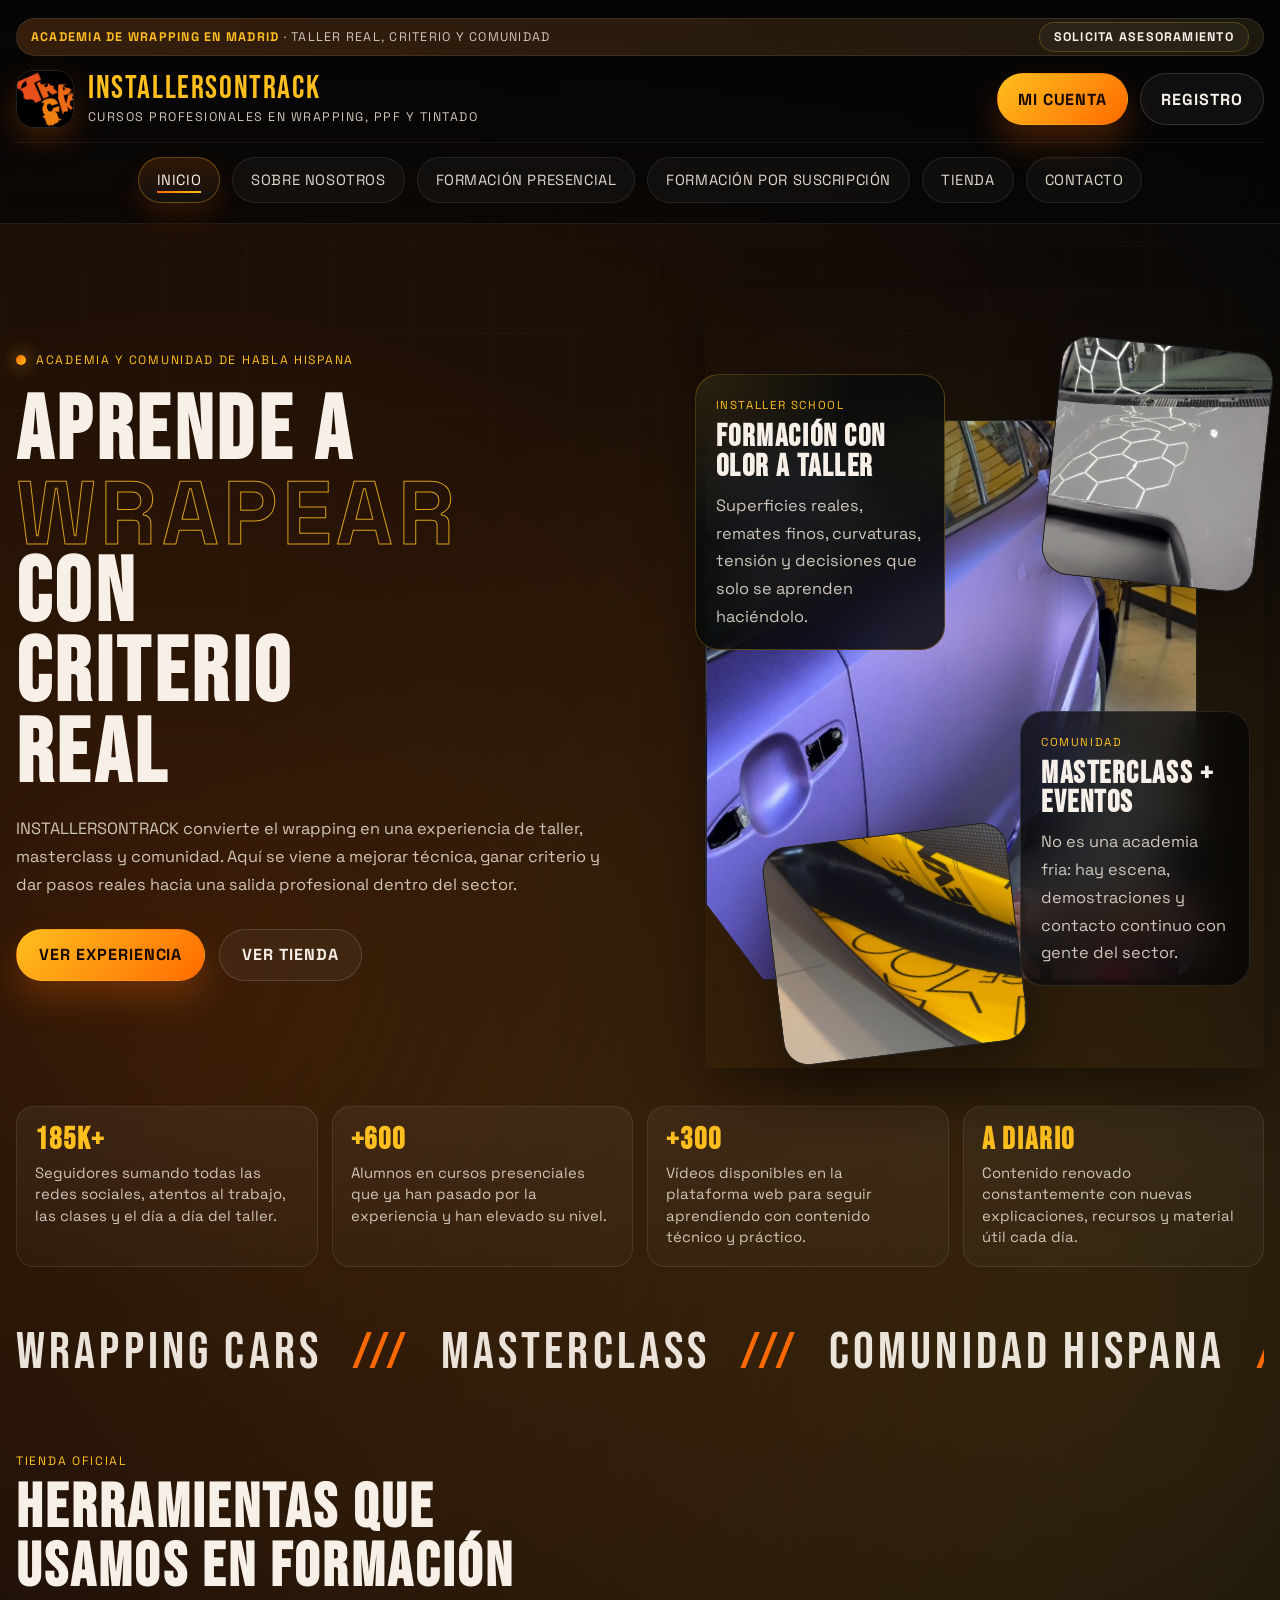
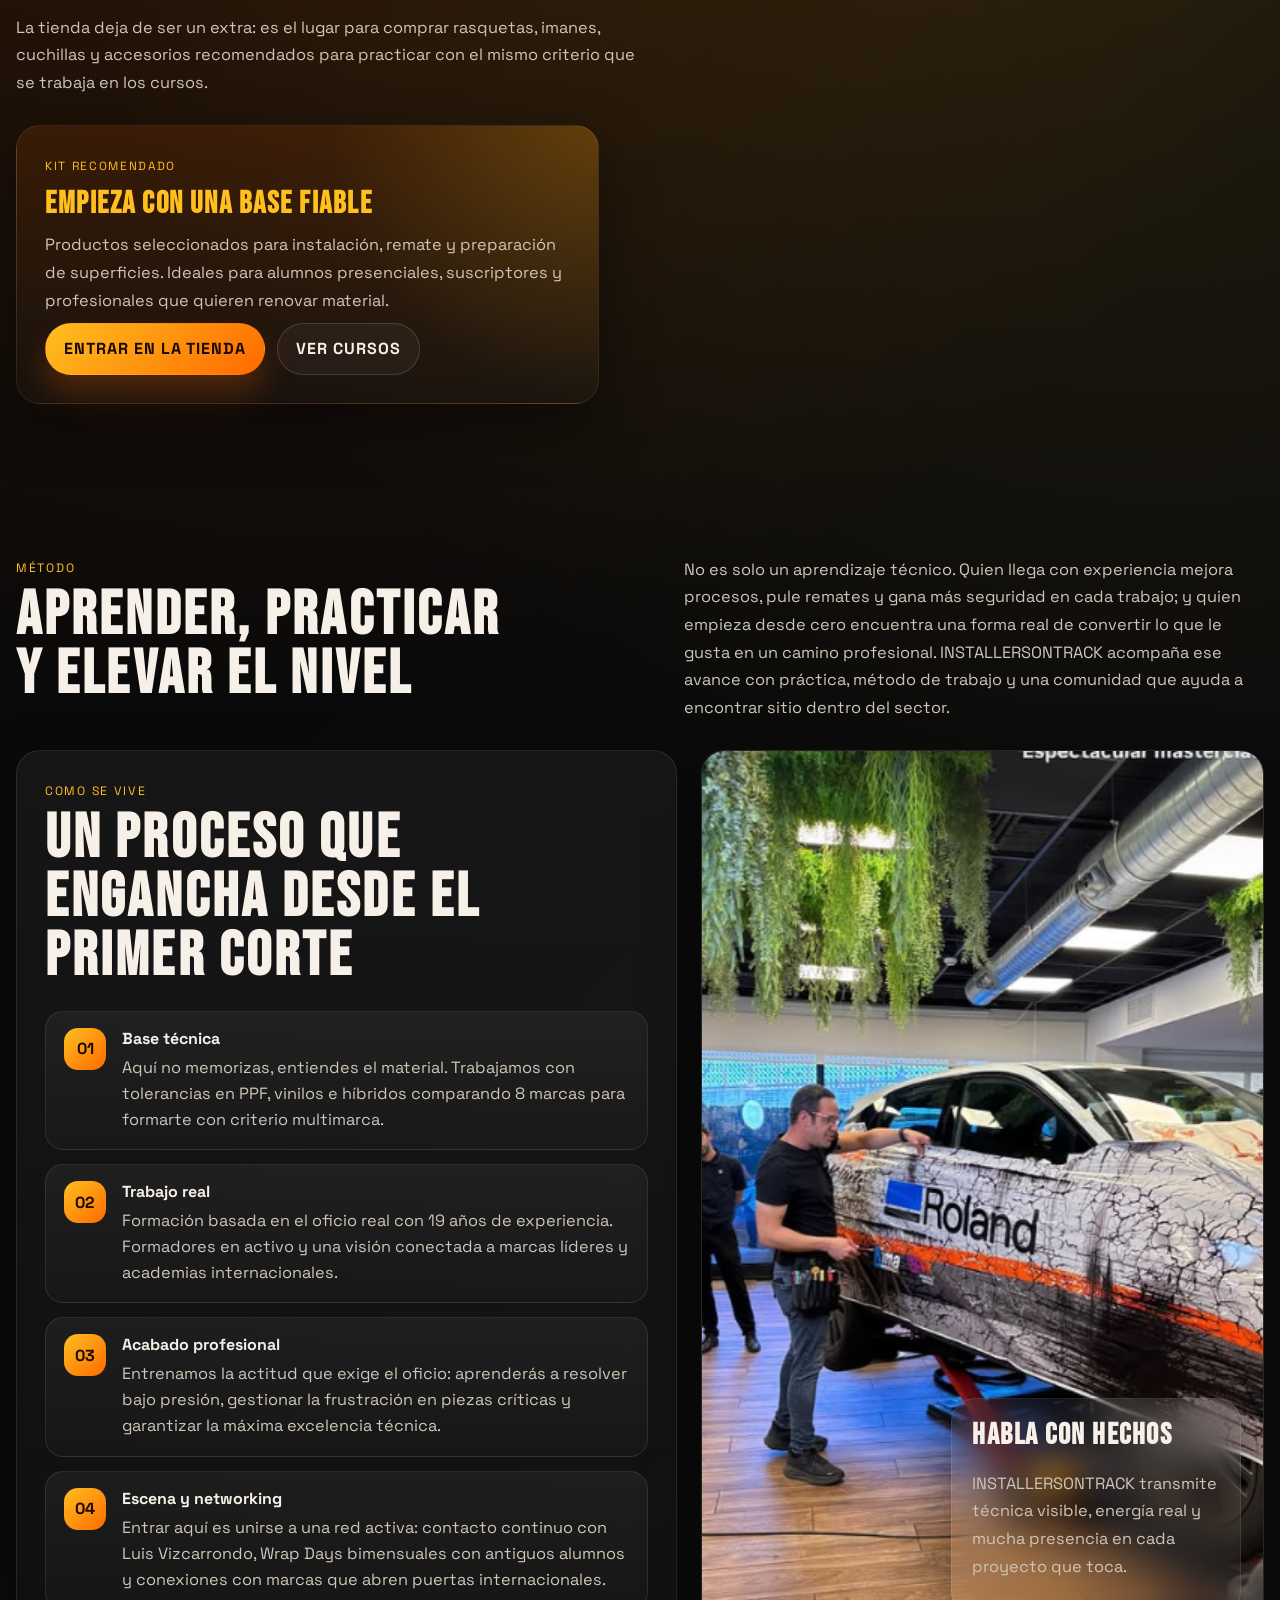
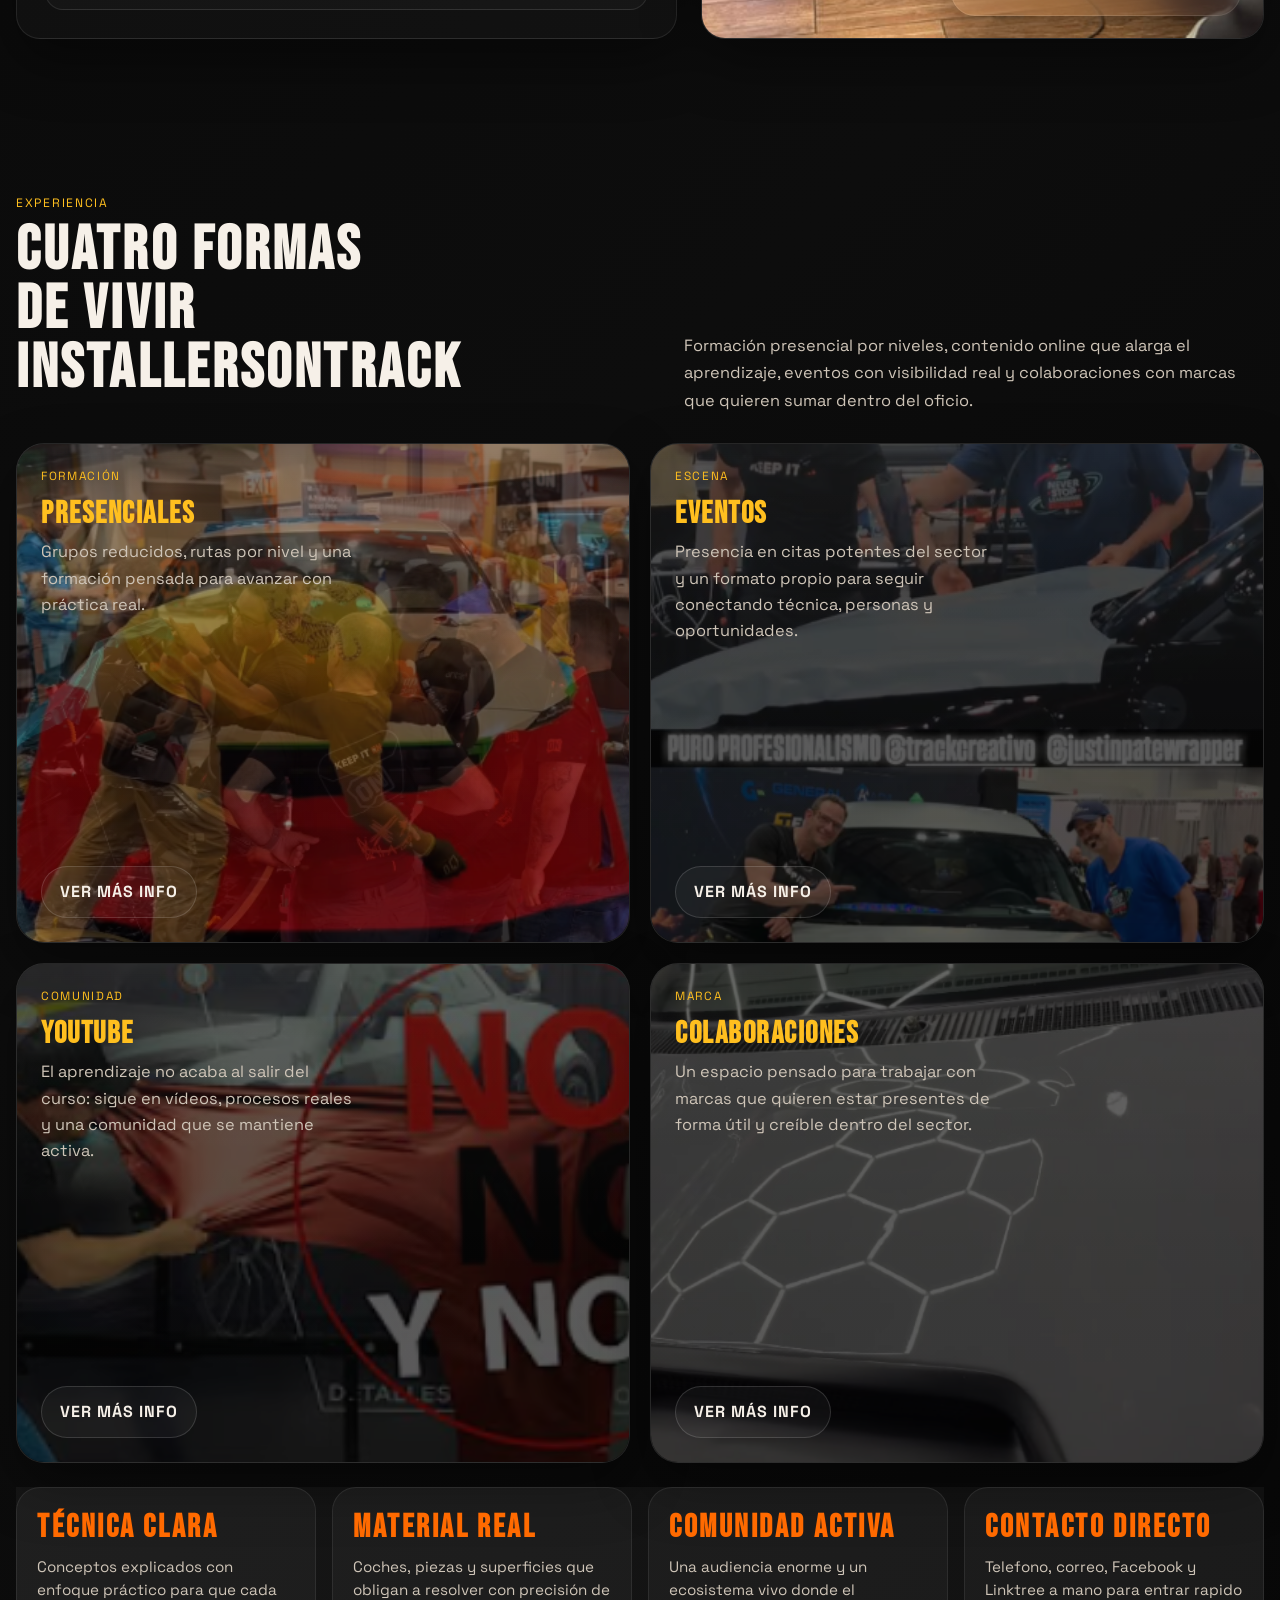
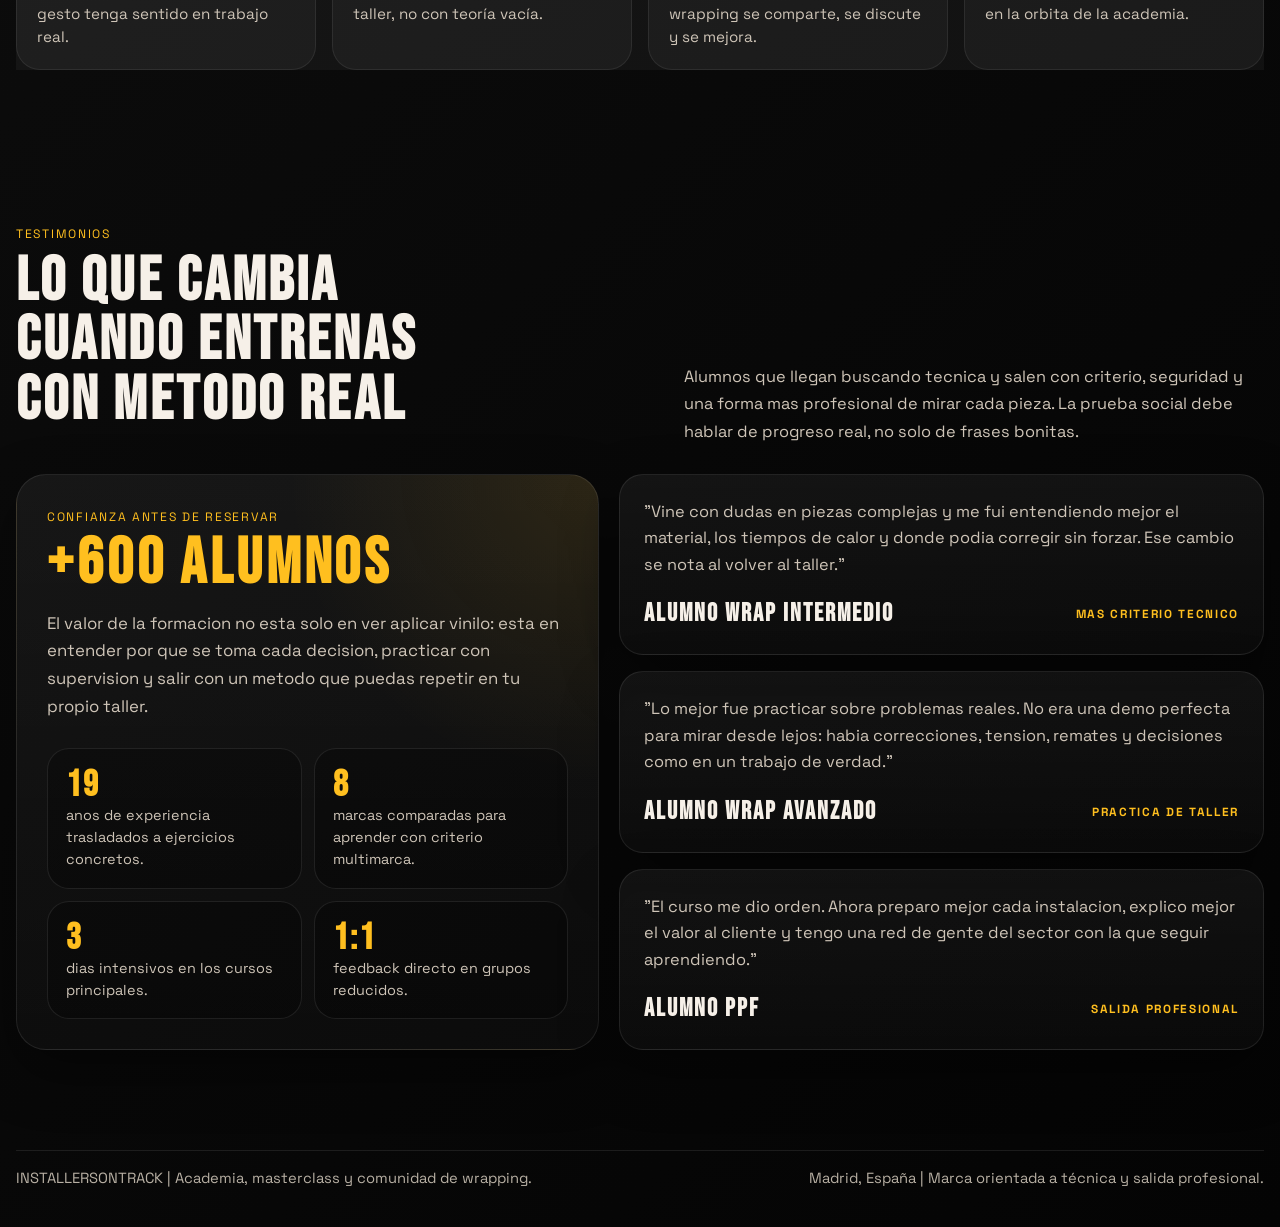
==== commit 7990b8f2: "Merge branch 'main' into Alex" ====
--- a/index.html
+++ b/index.html
@@ -1,4 +1,4 @@
-<!DOCTYPE html>
+﻿<!DOCTYPE html>
 <html lang="es">
 <head>
   <meta charset="UTF-8">
@@ -1958,6 +1958,7 @@
             <div class="offer-card-inner">
               <div class="offer-face offer-front">
                 <img loading="lazy" decoding="async" src="presenciales.png" alt="Grupo de alumnos en formación de wrapping observando la aplicación en un coche">
+                <img loading="lazy" decoding="async" src="Captura de pantalla 2026-05-08 142731.png" alt="Aplicación de wrapping rojo en el frontal de un coche">
                 <span class="offer-tag">Formación</span>
                 <h3>Presenciales</h3>
                 <p>Grupos reducidos, rutas por nivel y una formación pensada para avanzar con práctica real.</p>
--- a/design-system.css
+++ b/design-system.css
@@ -691,6 +691,7 @@
 .contact-faq-list details[open] summary::after {
   content: "—";
   transform: translateY(-50%) rotate(0deg);
+  transform: translateY(-50%) rotate(180deg);
 }
 
 input,
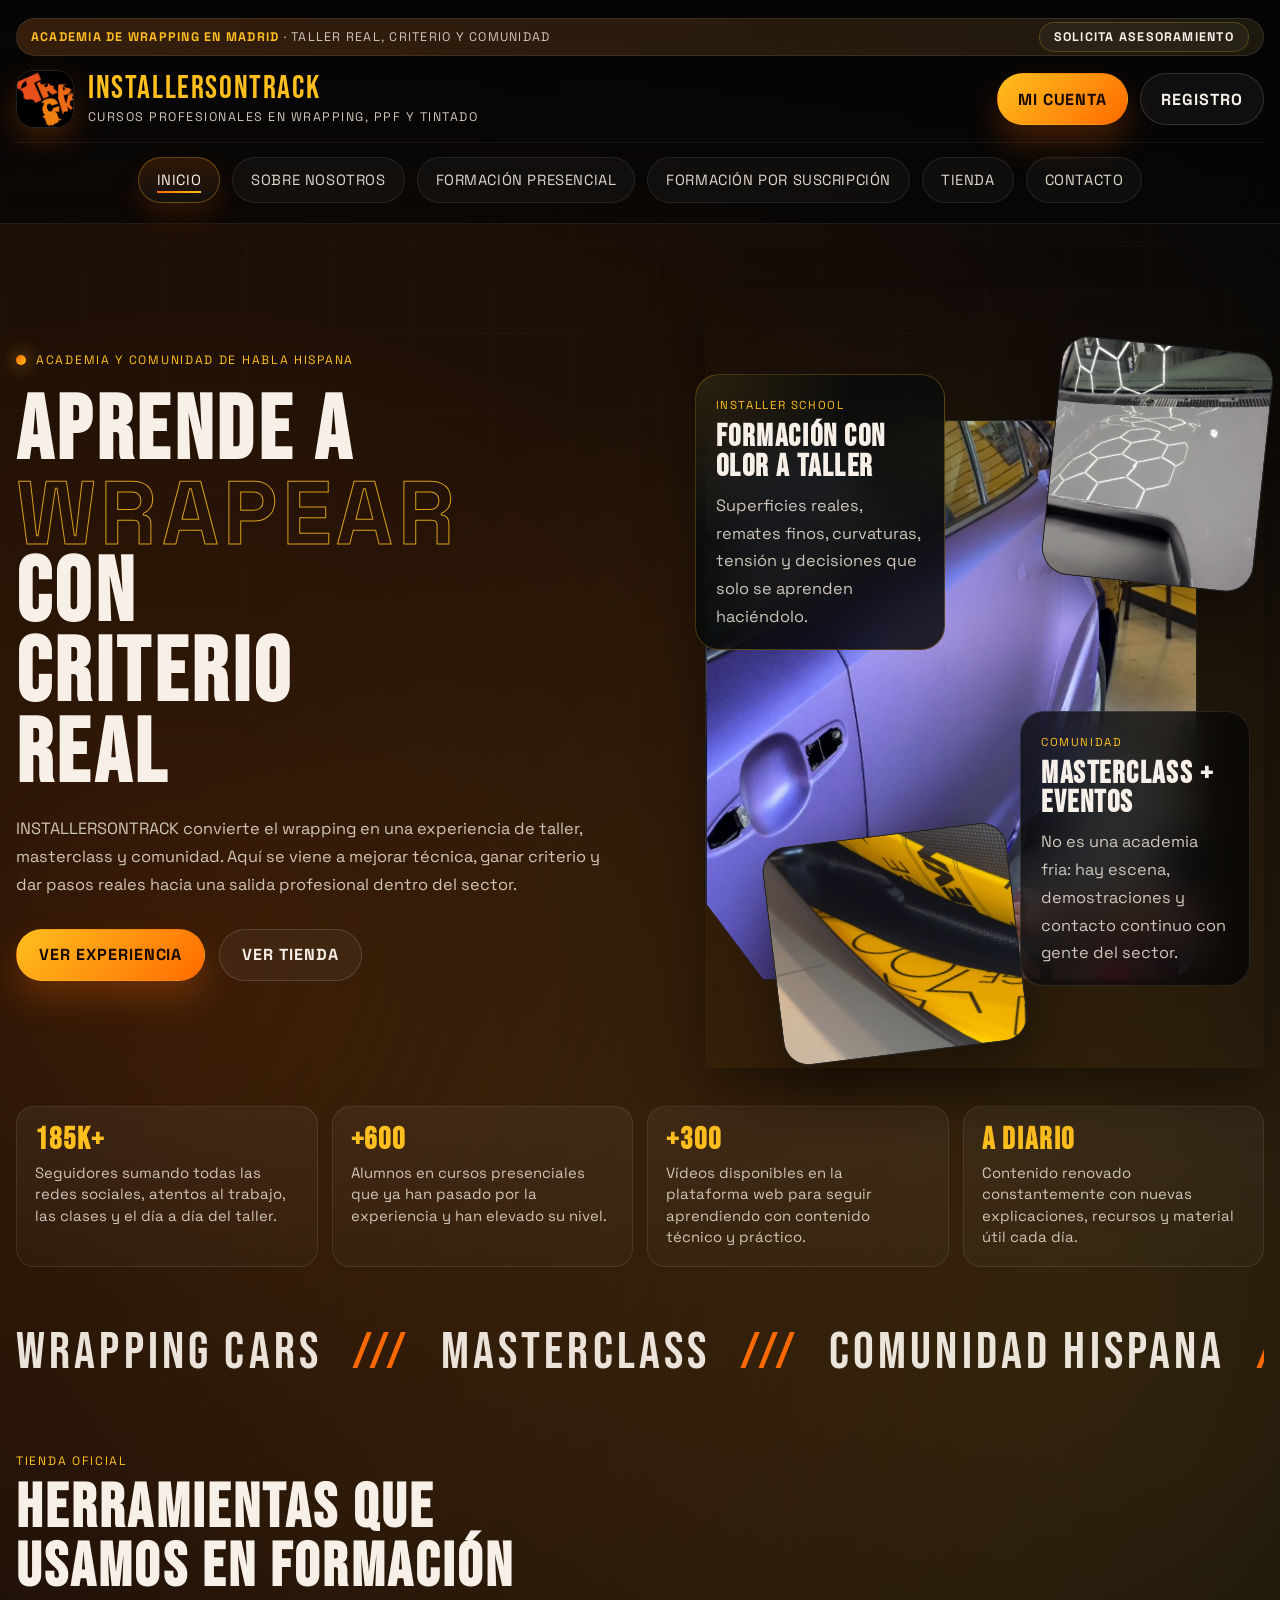
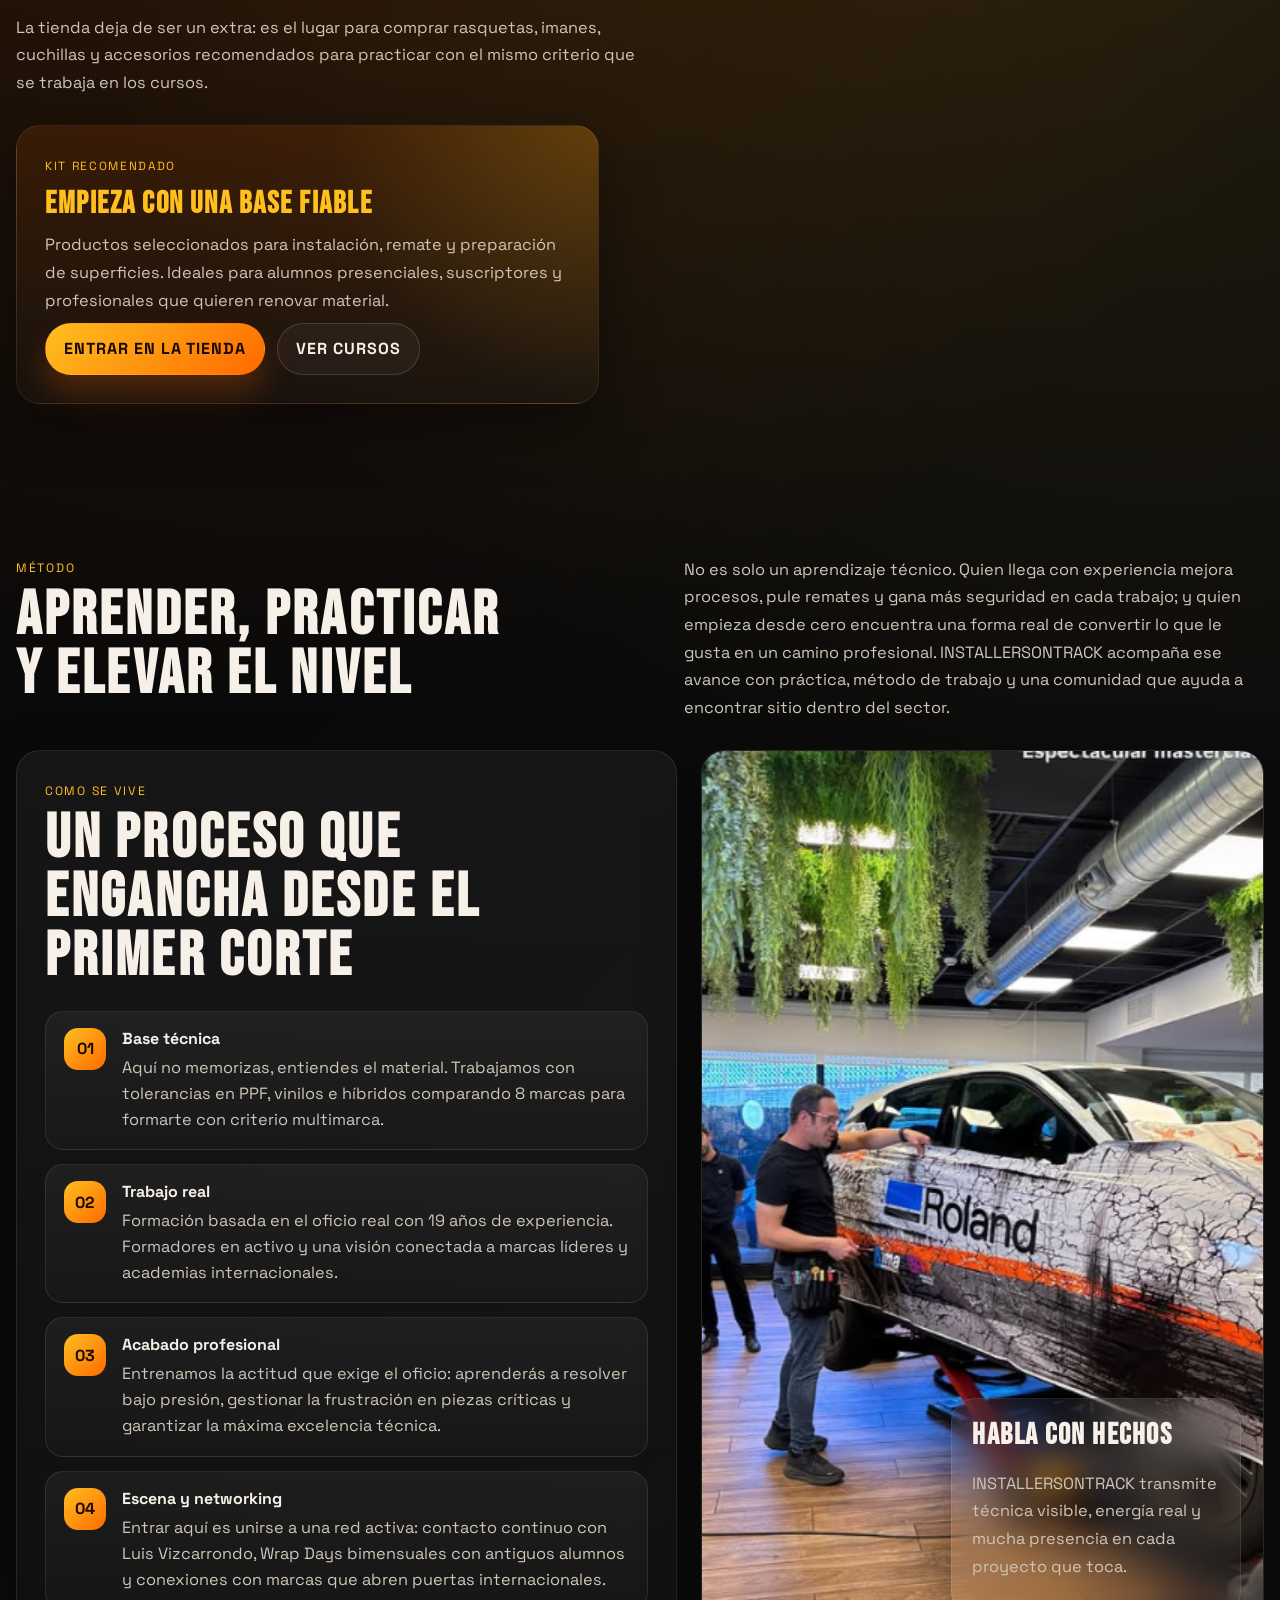
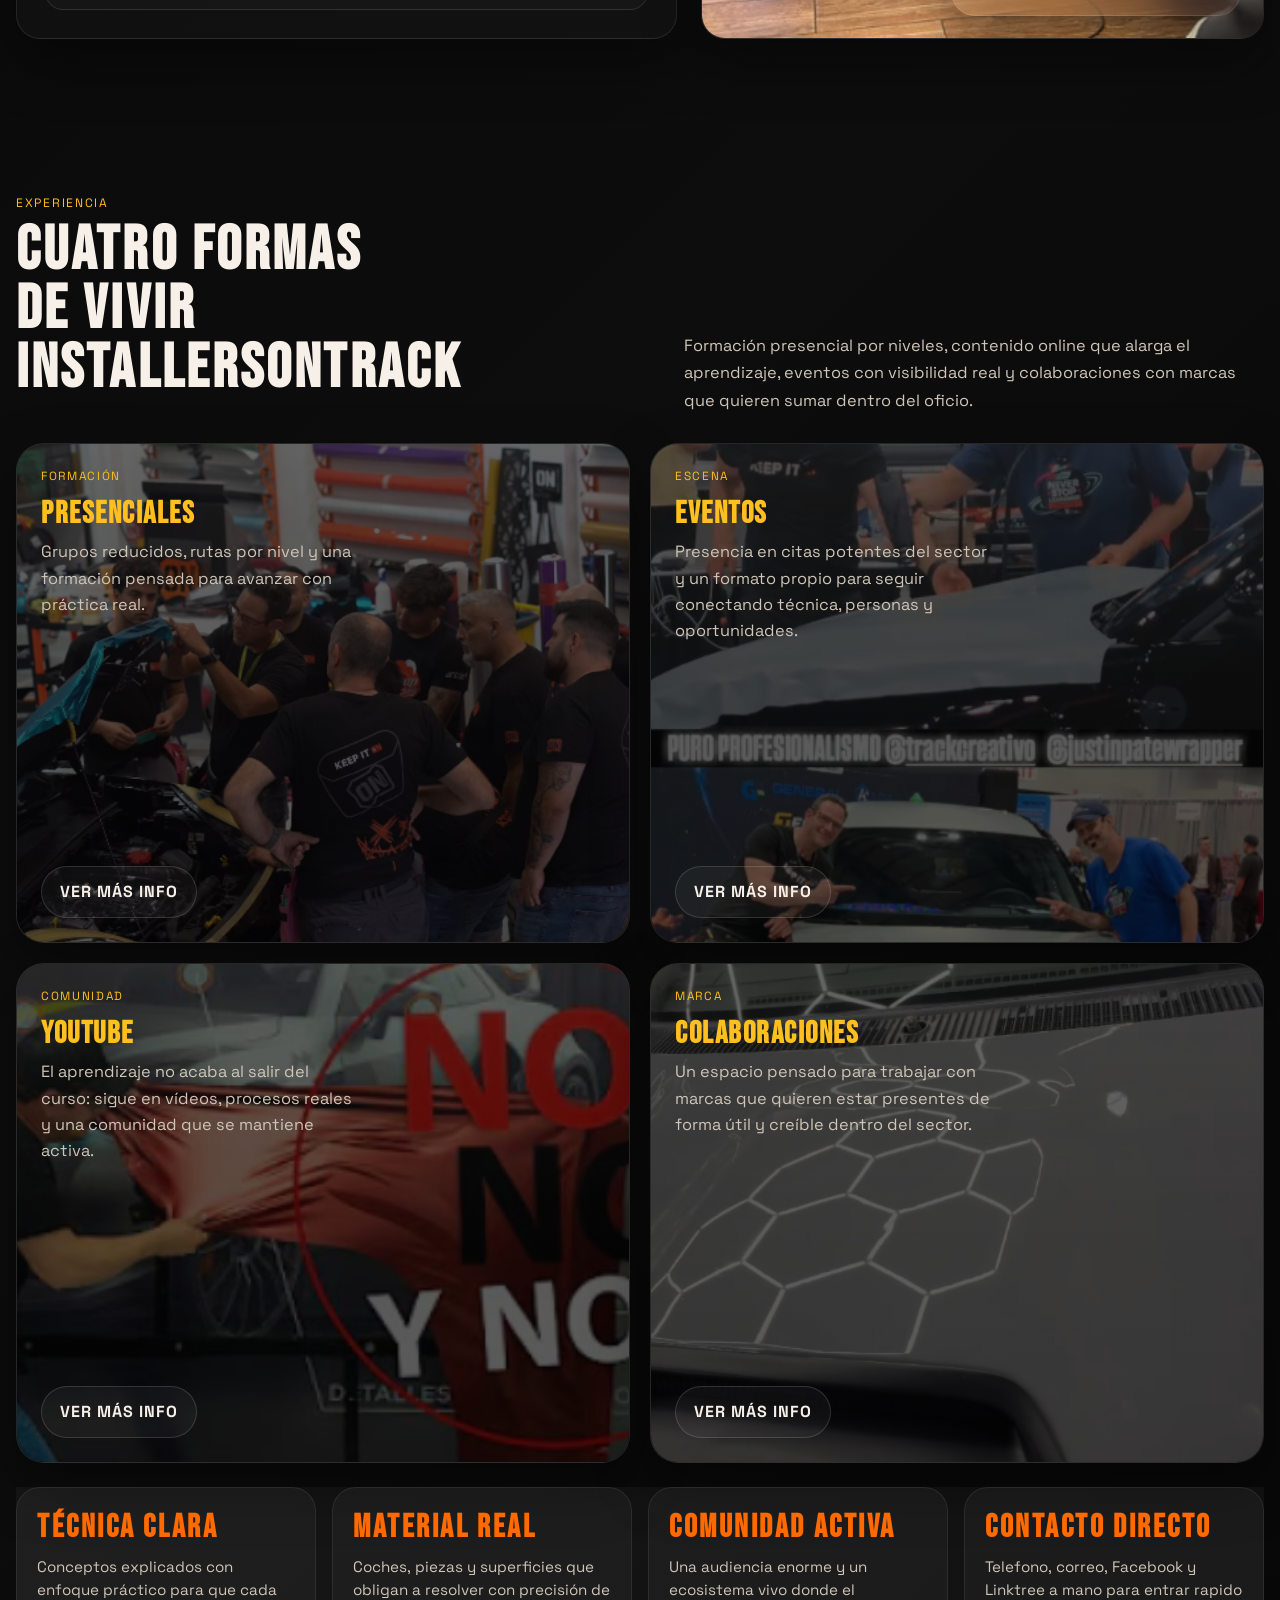
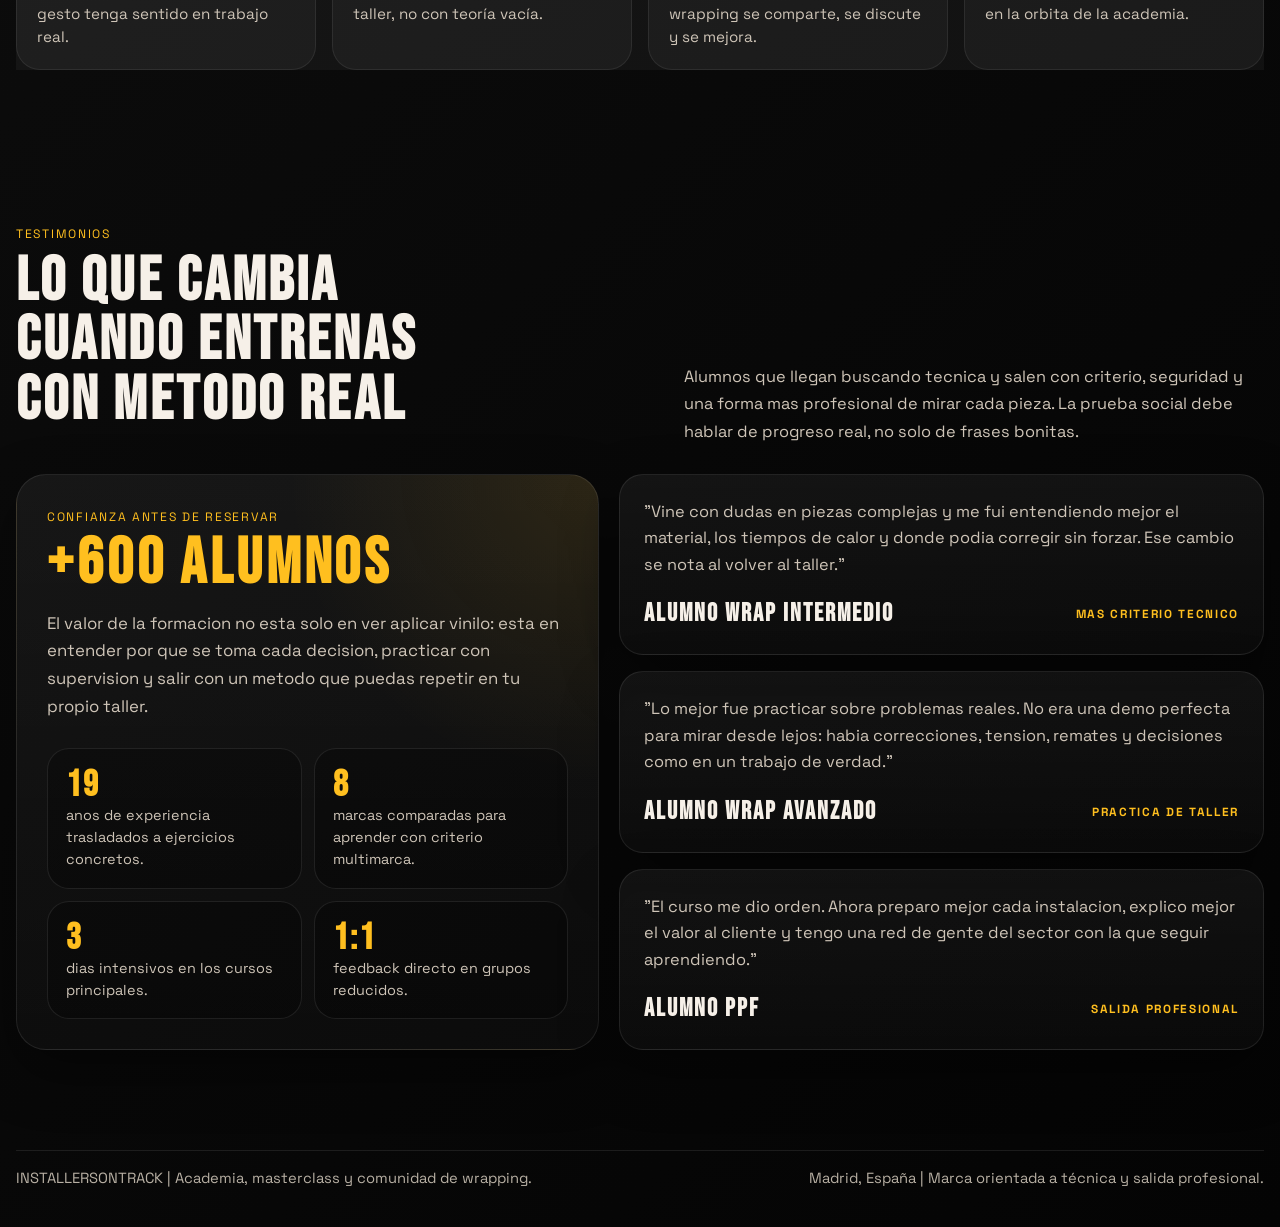
==== commit ac4b7540: "Remove image from offer card in index.html Removed an image related to the application in the offer " ====
--- a/index.html
+++ b/index.html
@@ -1958,7 +1958,6 @@
             <div class="offer-card-inner">
               <div class="offer-face offer-front">
                 <img loading="lazy" decoding="async" src="presenciales.png" alt="Grupo de alumnos en formación de wrapping observando la aplicación en un coche">
-                <img loading="lazy" decoding="async" src="Captura de pantalla 2026-05-08 142731.png" alt="Aplicación de wrapping rojo en el frontal de un coche">
                 <span class="offer-tag">Formación</span>
                 <h3>Presenciales</h3>
                 <p>Grupos reducidos, rutas por nivel y una formación pensada para avanzar con práctica real.</p>
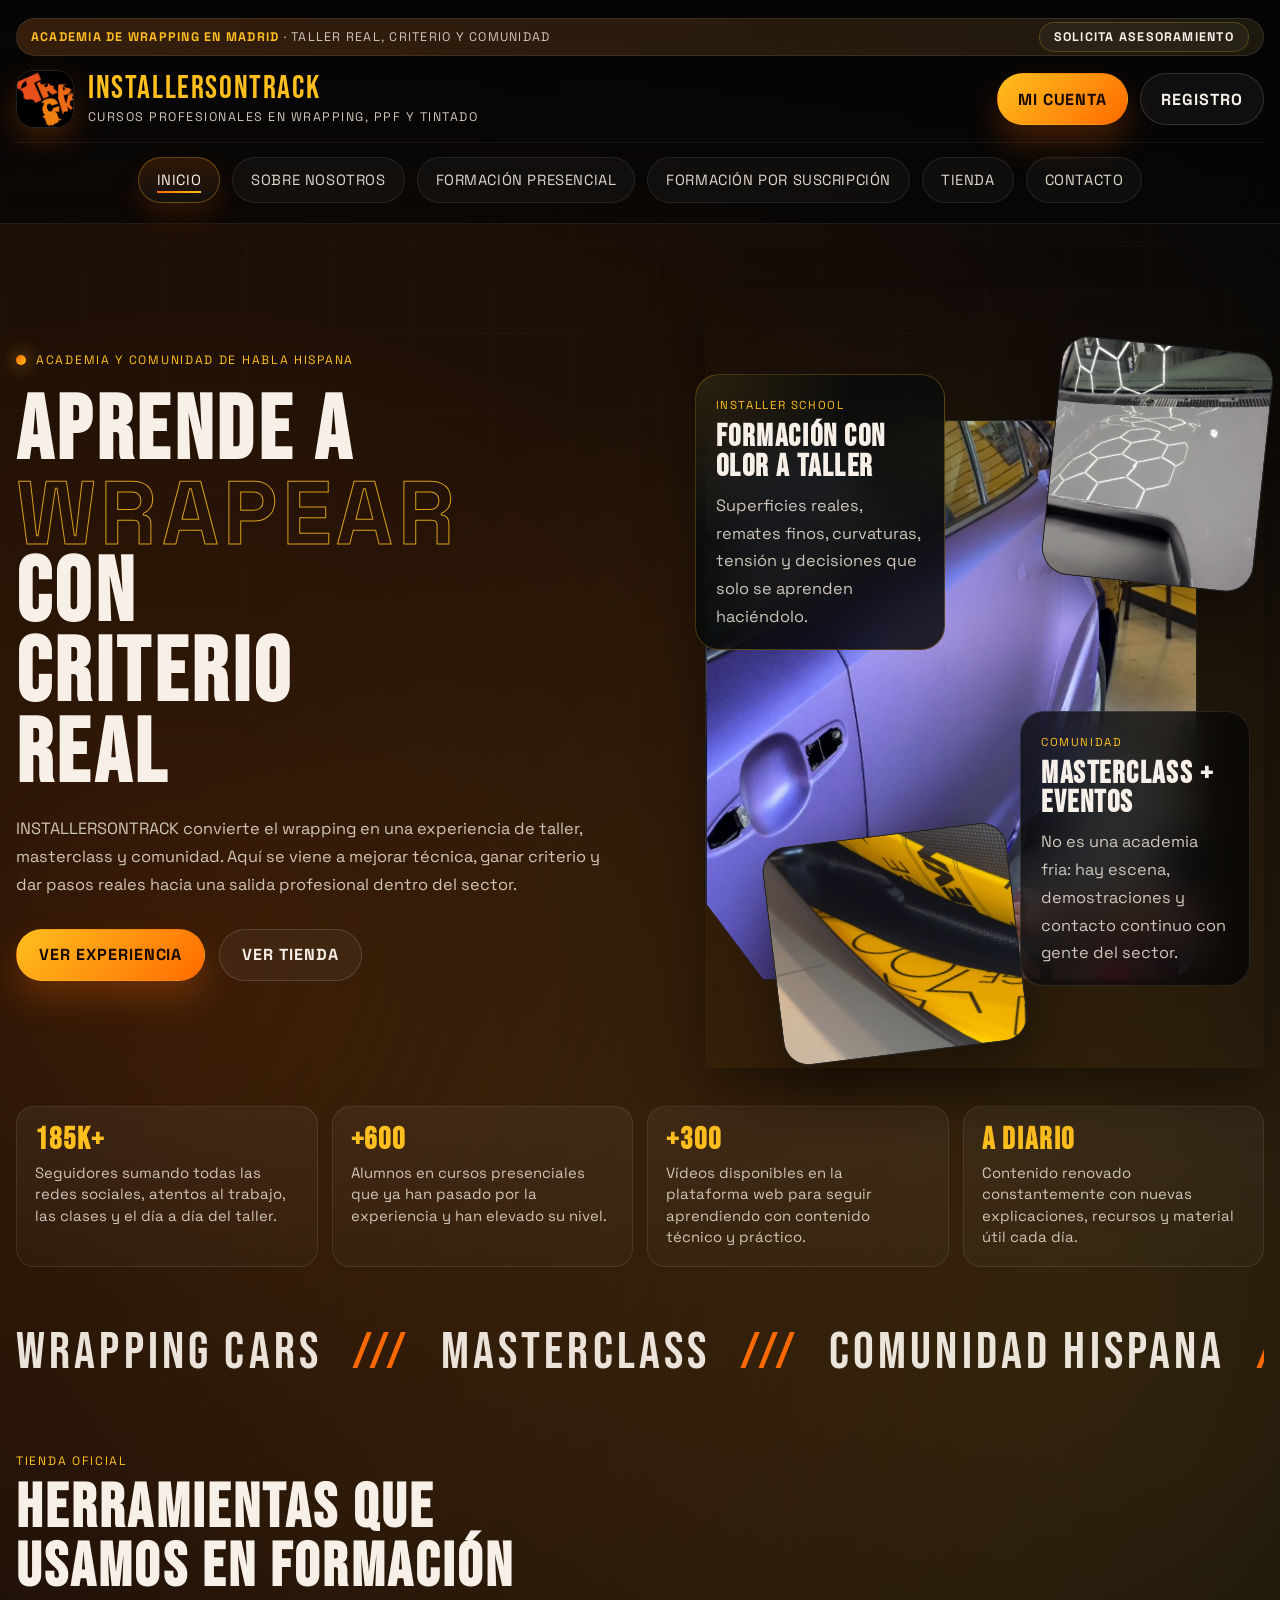
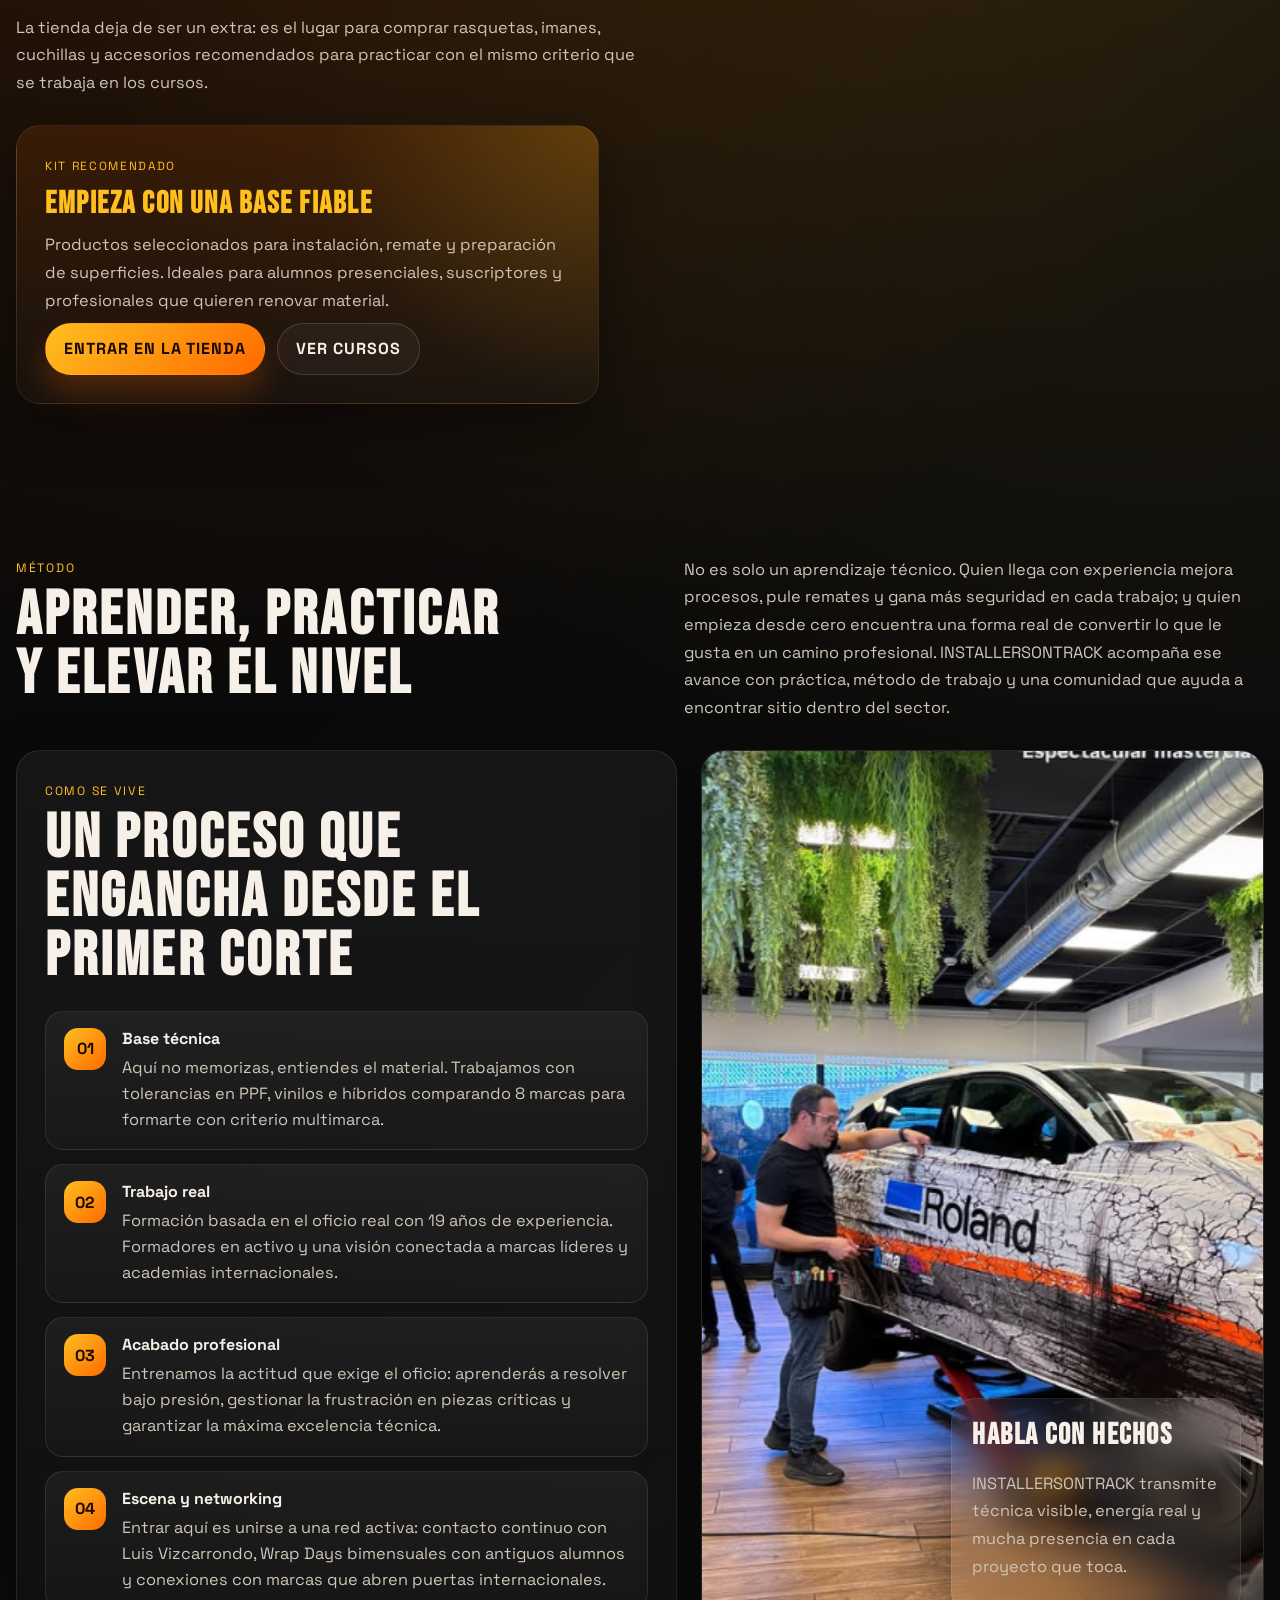
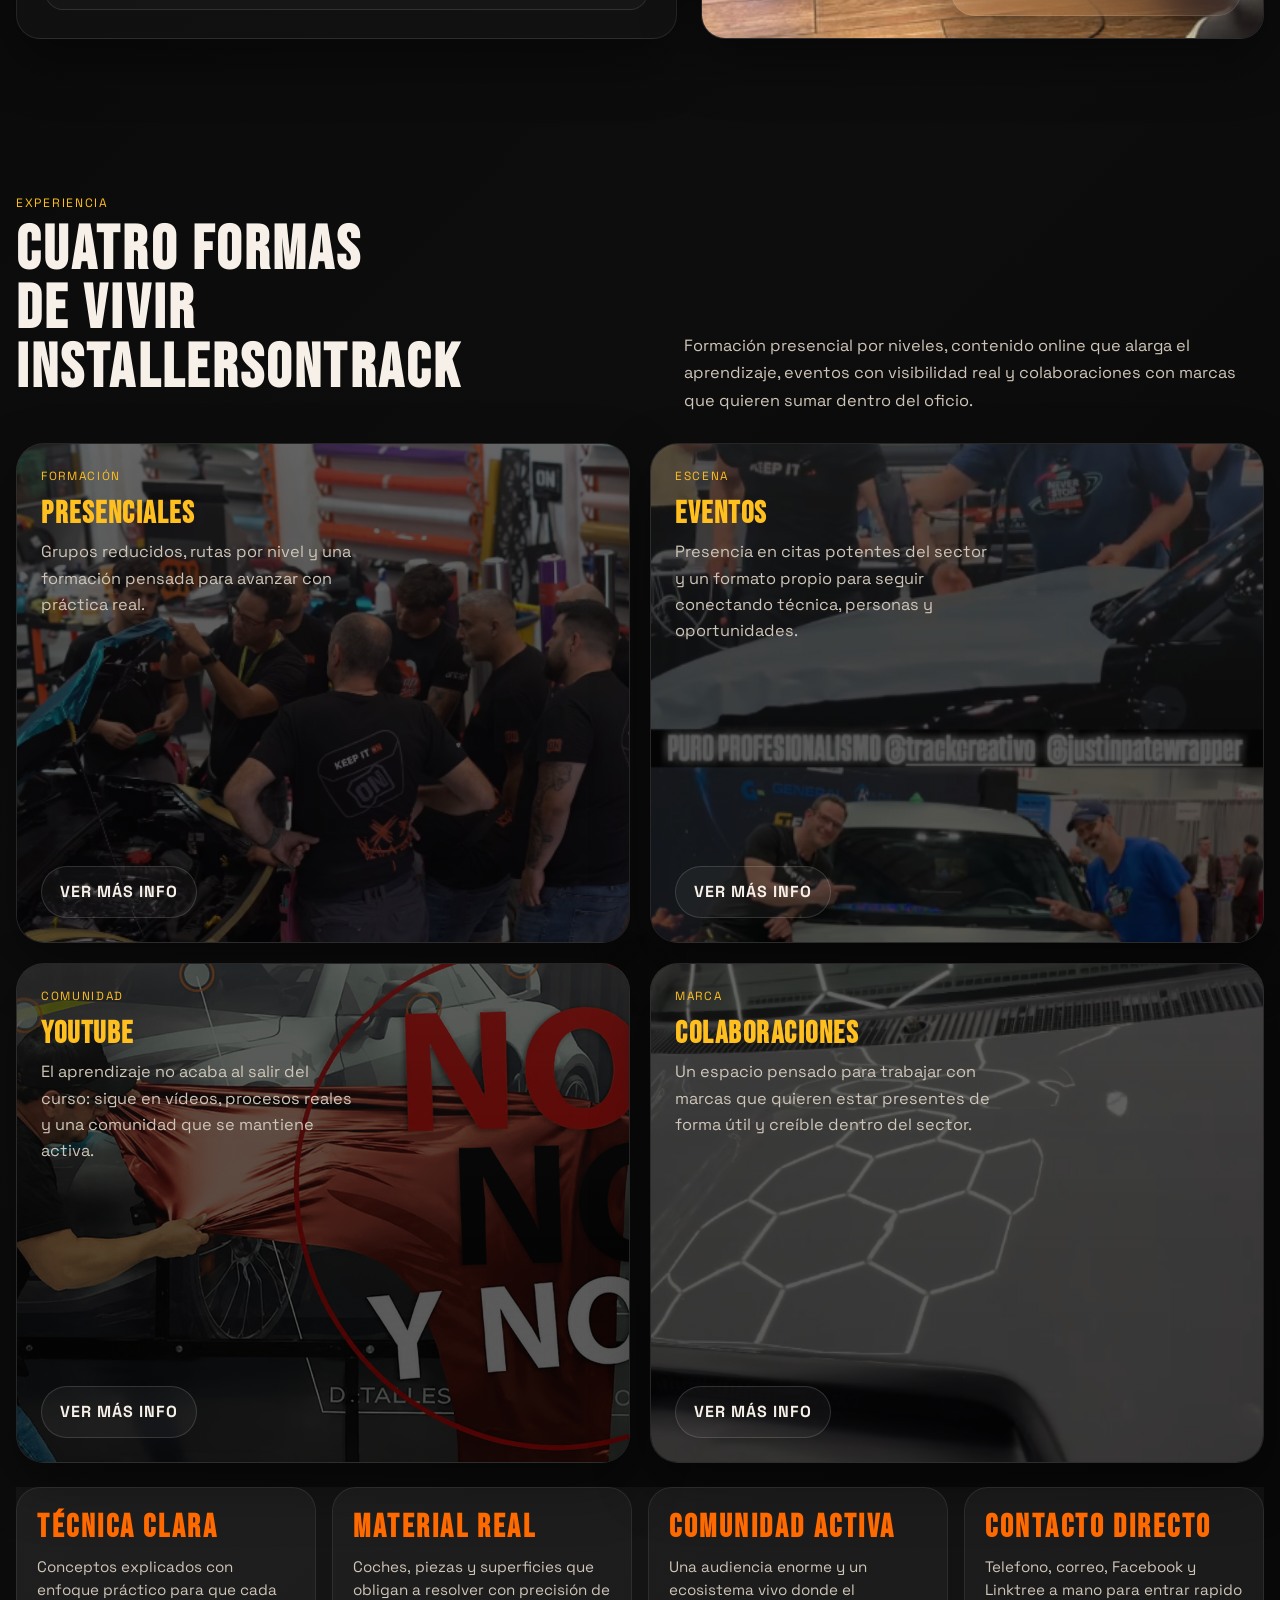
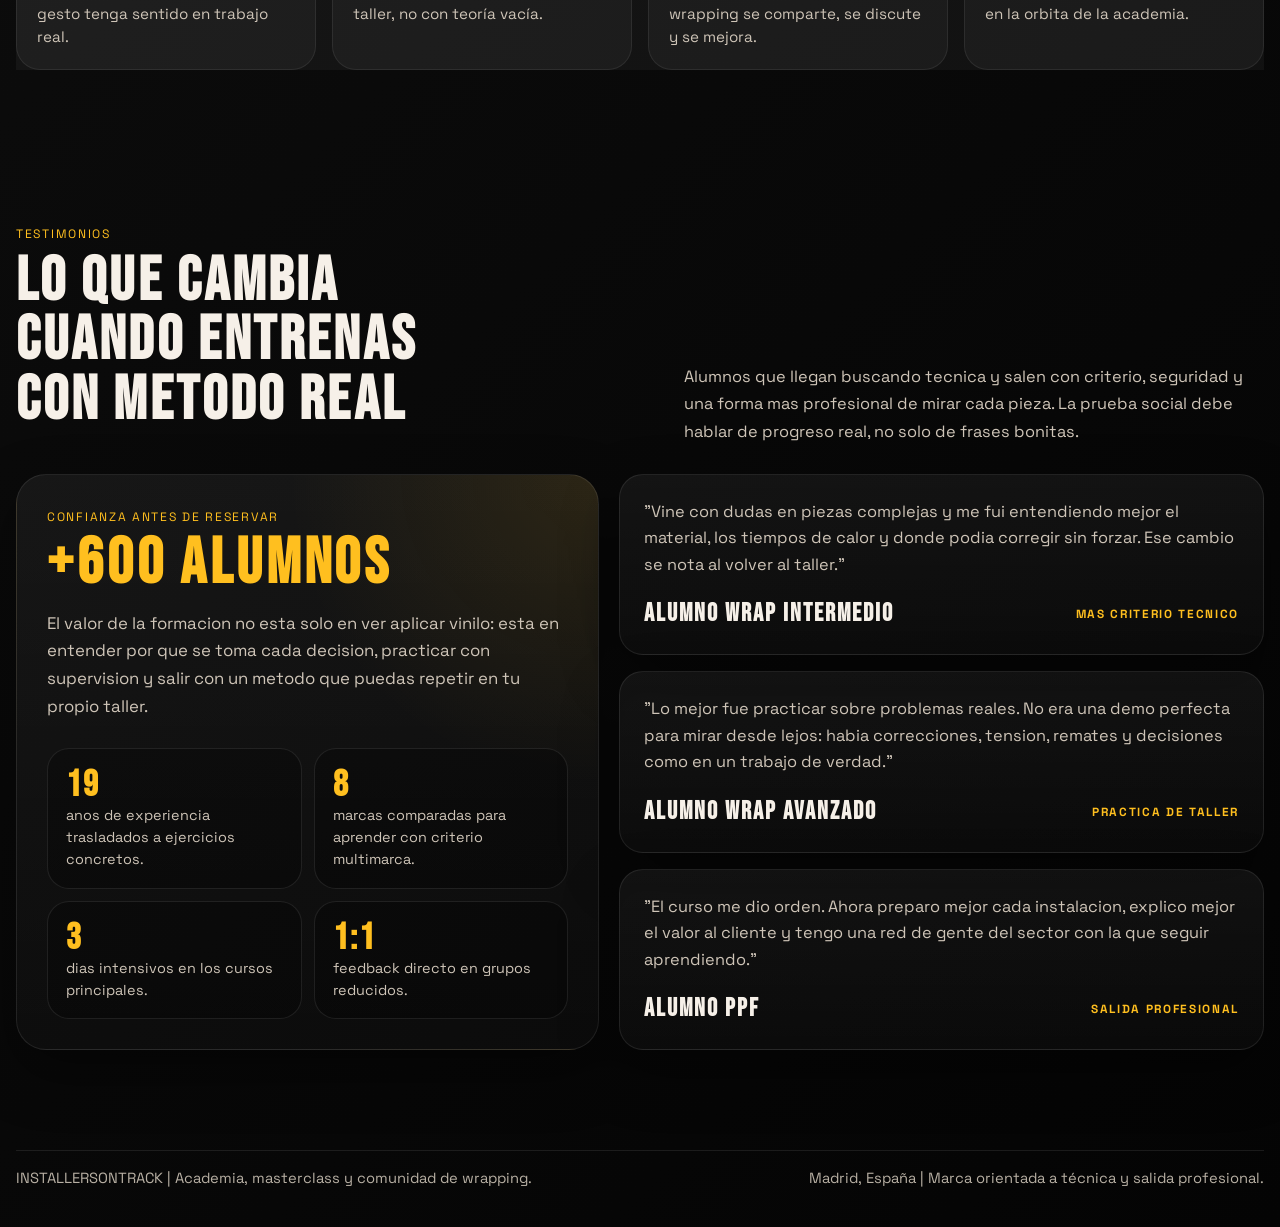
==== commit 65d27261: "Update YouTube thumbnail image source" ====
--- a/index.html
+++ b/index.html
@@ -2031,7 +2031,7 @@
           <article class="offer-card" data-reveal>
             <div class="offer-card-inner">
               <div class="offer-face offer-front">
-                <img loading="lazy" decoding="async" src="youtube.png" alt="Miniatura de YouTube sobre wrapping de coches">
+                <img loading="lazy" decoding="async" src="youtube_bien.png" alt="Miniatura de YouTube sobre wrapping de coches">
                 <span class="offer-tag">Comunidad</span>
                 <h3>YouTube</h3>
                 <p>El aprendizaje no acaba al salir del curso: sigue en vídeos, procesos reales y una comunidad que se mantiene activa.</p>
